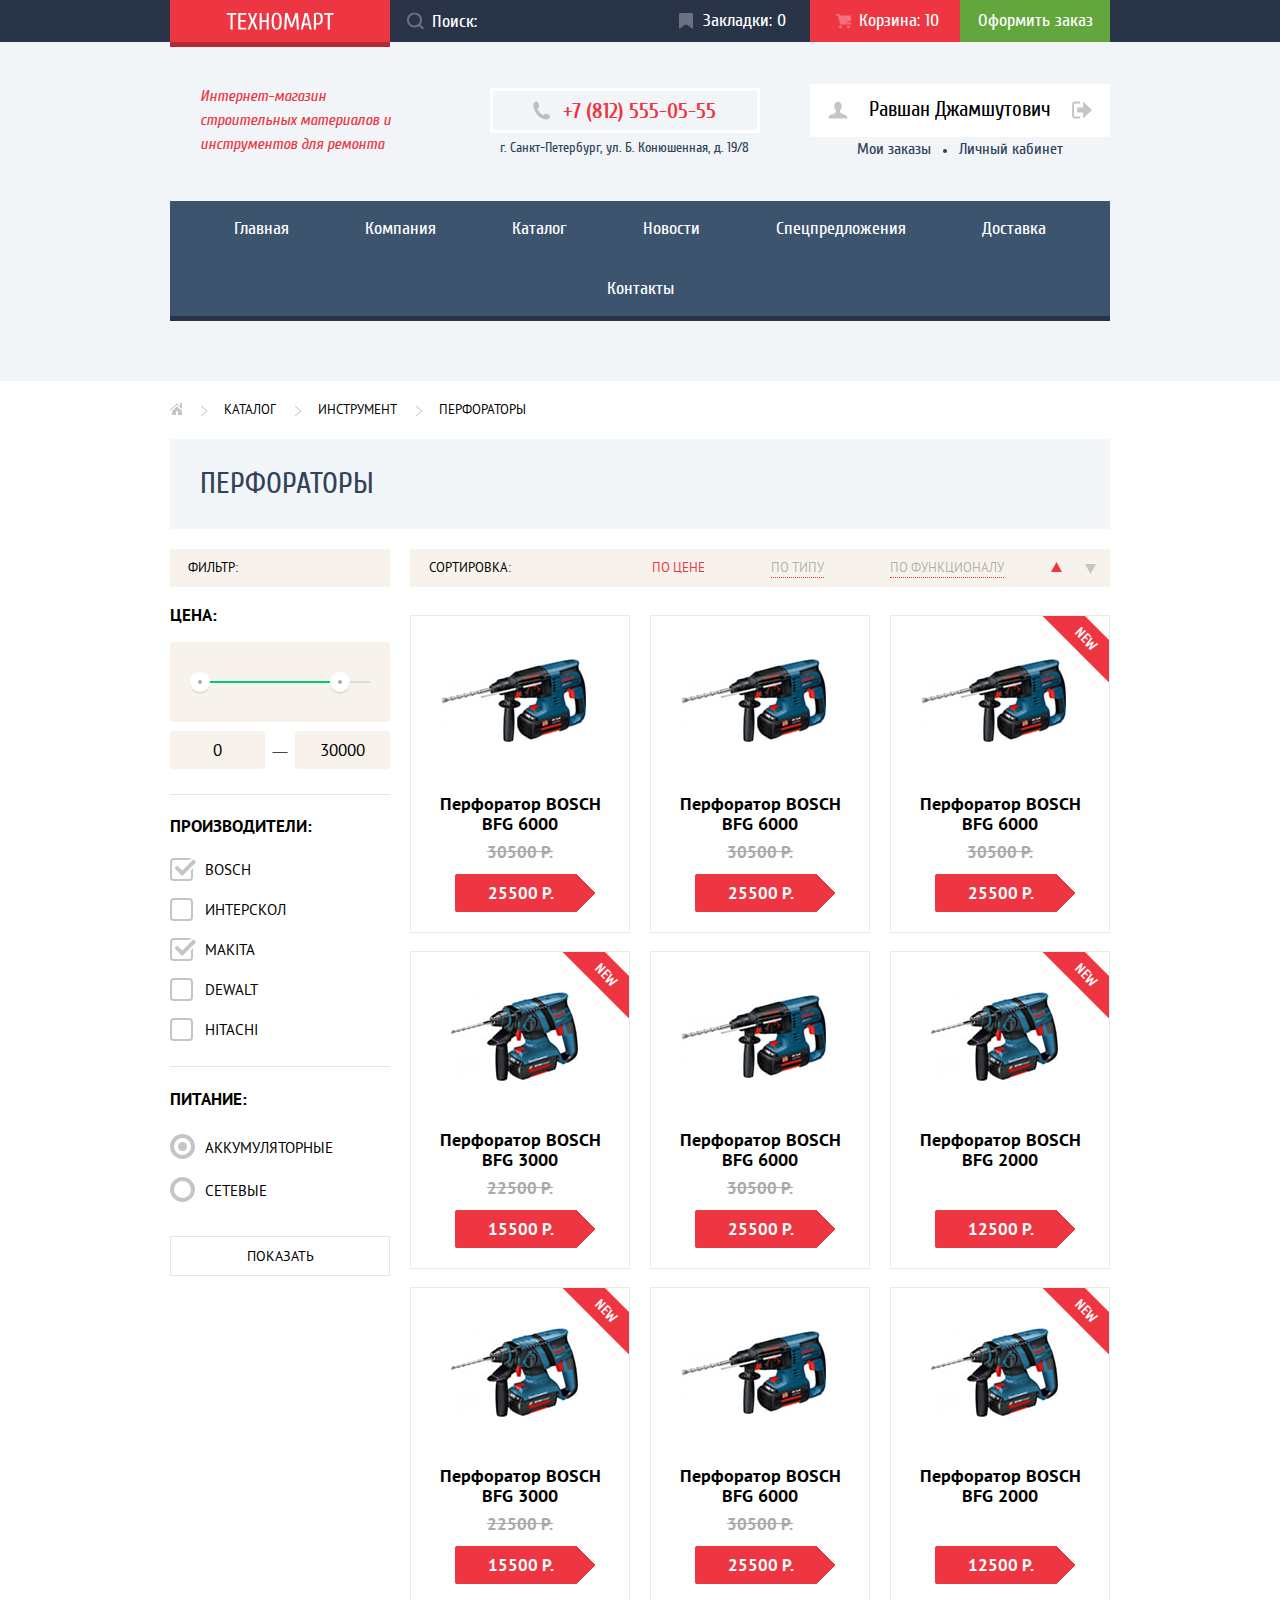
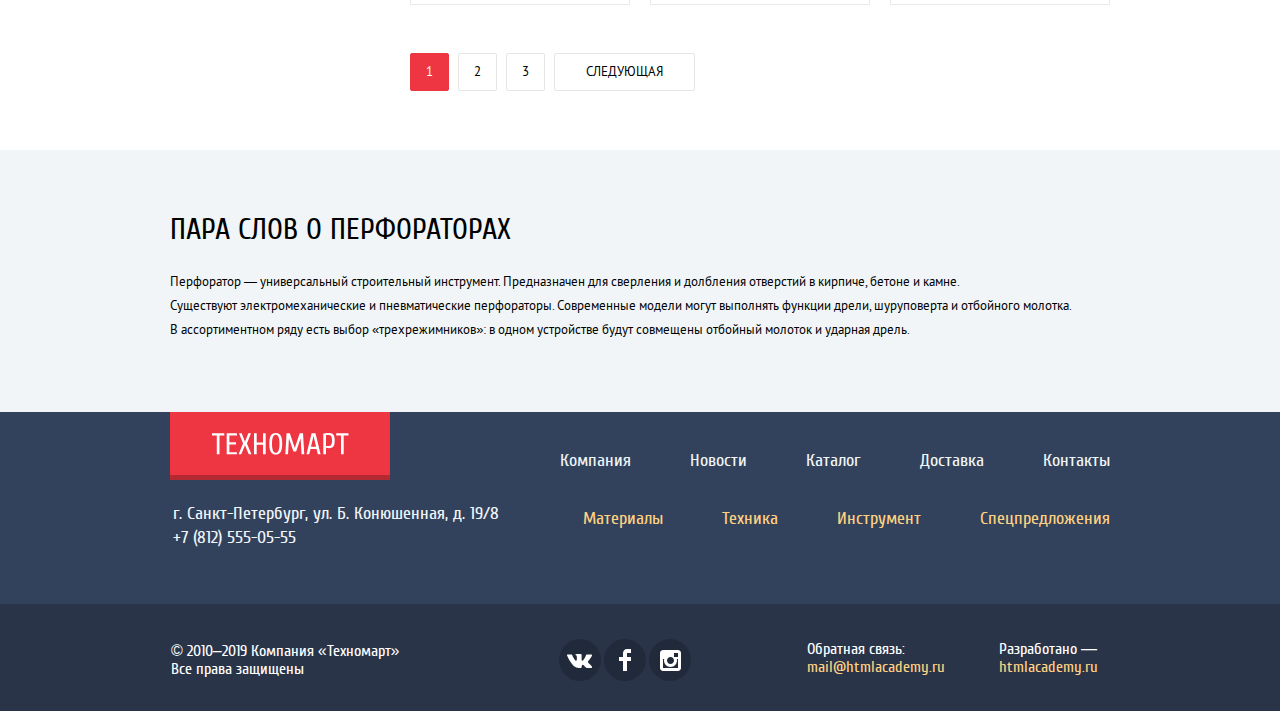
==== catalog.html @ e80b0644 "исправил адреса в ссылках футера" ====
<!DOCTYPE html>
<html class="page" lang="ru">
  <head>
    <meta charset="utf-8" >
    <link rel="icon" href="favicon.ico">
    <link rel="icon" href="img/favicons/favicon.svg" type="image/svg+xml">
    <link rel="apple-touch-icon" href="img/favicons/favicon180.png">
    <link rel="manifest" href="manifest.webmanifest">
    <link rel="stylesheet" href="css/normalize.css">
    <link rel="stylesheet" href="css/style.css">
    <title>Техномарт | Каталог</title>
  </head>
  <body class="page-body">
    <header class="main-header">
      <div class="main-header__top">
        <div class="container">
          <a href="index.html" class="logo main-header__logo">
            <img class="logo__image" src="img/logo-technomart.svg" width="108" height="18" alt="Логотип интернет-магазина «Техномарт»">
          </a>

          <form class="search-form main-header__search-form" method="GET" action="https://echo.htmlacademy.ru">
            <label class="visually-hidden" for="search">Поиск по сайту</label>
            <input class="search-form__input" type="text" name="search" id="search" autocomplete="off" placeholder="Поиск:">
            <svg class="search-form__icon" width="17" height="17" viewbox="0 0 17 17" xmlns="http://www.w3.org/2000/svg">
              <path fill-rule="evenodd" clip-rule="evenodd"
                d="M13.458 12.044L17 15.586L15.586 17L12.044 13.458C10.782 14.421 9.21 15 7.5 15C3.35786 15 0 11.6421 0 7.5C0 3.35786 3.35786 0 7.5 0C11.6421 0 15 3.35786 15 7.5C15.0001 9.14309 14.4581 10.7403 13.458 12.044ZM7.5 2C4.467 2 2 4.467 2 7.5C2.00331 10.5362 4.4638 12.9967 7.5 13C10.532 13 13 10.532 13 7.5C13 4.467 10.532 2 7.5 2Z" />
            </svg>
          </form>

          <ul class="user-nav">
            <li class="user-nav__item">
              <a href="#" class="user-nav__link user-nav__link--bookmarks">Закладки: <span>0</span></a>
            </li>
            <li class="user-nav__item">
              <a href="#" class="user-nav__link user-nav__link--cart user-nav__link--has-items">Корзина: <span>10</span></a>
            </li>
            <li class="user-nav__item">
              <a href="#" class="user-nav__link user-nav__link--order">Оформить заказ</a>
            </li>
          </ul>
        </div>
      </div>

      <div class="main-header__middle container">
        <i class="main-header__lead">Интернет-магазин строительных материалов и инструментов для ремонта</i>

        <ul class="main-header__contacts">
          <li class="main-header__contact">
            <a class="main-header__phone" href="tel:+78125550555">+7 (812) 555-05-55</a>
          </li>
          <li class="main-header__contact">
            <address class="main-header__address">г. Санкт-Петербург, ул. Б. Конюшенная, д. 19/8</address>
          </li>
        </ul>

        <div class="profile">
          <div class="profile__top">
            <a class="profile__name" href="#">
              Равшан Джамшутович
              <svg class="profile-icon" width="20" height="19" viewbox="0 0 20 19" fill="none" xmlns="http://www.w3.org/2000/svg">
                <path class="profile-icon__path"
                  d="M17.881 14.666C15.737 13.931 13.625 13 12.674 12.276C12.017 11.775 11.904 10.658 12.157 9.861C13.275 8.958 14.021 7.384 14.021 5.583C14.021 2.776 12.221 0.5 10 0.5C7.77902 0.5 5.97901 2.776 5.97901 5.583C5.97901 7.384 6.72501 8.957 7.84201 9.86C8.09501 10.658 7.98302 11.775 7.32502 12.276C6.37502 13 4.26201 13.93 2.11801 14.666C-0.0259852 15.402 1.48343e-05 18.5 1.48343e-05 18.5H20C20 18.5 20.025 15.401 17.881 14.666Z"
                  fill="#C5C5C5" />
              </svg>
            </a>
            <a class="profile__logout" href="#">
              <span class="visually-hidden">Выйти из аккаунта</span>
              <svg class="logout-icon" width="20" height="18" viewbox="0 0 20 18" fill="none" xmlns="http://www.w3.org/2000/svg">
                <path class="logout-icon__path" d="M20 9L11.125 0.5V6.5H5.125V11.5H11.125V17.5L20 9Z" fill="#C5C5C5" />
                <path class="logout-icon__path"
                  d="M2.10601 14.452V3.548C2.12401 3.172 2.27701 2.491 3.11601 2.491H8.14301V0.5H3.11601C0.938006 0.5 0.112006 2.31 0.0870056 3.527V14.473C0.112006 15.689 0.938006 17.5 3.11601 17.5H8.14301V15.51H3.11601C2.27701 15.51 2.12401 14.827 2.10601 14.452Z"
                  fill="#C5C5C5" />
              </svg>
            </a>
          </div>
          <ul class="profile__nav">
            <li class="profile__item">
              <a class="profile__link" href="#">Мои заказы</a>
            </li>
            <li class="profile__item">
              <a class="profile__link" href="#">Личный кабинет</a>
            </li>
          </ul>
        </div>
      </div>

      <nav class="main-nav container">
        <ul class="main-nav__list">
          <li class="main-nav__item">
            <a class="main-nav__link" href="index.html">Главная</a>
          </li>
          <li class="main-nav__item">
            <a class="main-nav__link" href="#">Компания</a>
          </li>
          <li class="main-nav__item">
            <a class="main-nav__link">Каталог</a>
          </li>
          <li class="main-nav__item">
            <a class="main-nav__link" href="#">Новости</a>
          </li>
          <li class="main-nav__item">
            <a class="main-nav__link" href="#">Спецпредложения</a>
          </li>
          <li class="main-nav__item">
            <a class="main-nav__link" href="#">Доставка</a>
          </li>
          <li class="main-nav__item">
            <a class="main-nav__link" href="#">Контакты</a>
          </li>
        </ul>
      </nav>
    </header>

    <main class="page-main">
      <ul class="breadcrumbs container">
        <li class="breadcrumbs__item">
          <a class="breadcrumbs__link breadcrumbs__link--home" href="index.html">
            <span class="visually-hidden">Перейти на главную страницу</span>
          </a>
        </li>
        <li class="breadcrumbs__item">
          <a class="breadcrumbs__link" href="catalog.html">Каталог</a>
        </li>
        <li class="breadcrumbs__item">
          <a class="breadcrumbs__link" href="#">Инструмент</a>
        </li>
        <li class="breadcrumbs__item">
          <a class="breadcrumbs__link">Перфораторы</a>
        </li>
      </ul>

      <section class="catalog container">
        <header class="section-header catalog__header">
          <h1 class="section-title section-title--blue">Перфораторы</h1>
        </header>

        <section class="filter">
          <header class="section-topline filter__topline">
            <h2 class="filter__title">Фильтр:</h2>
          </header>

          <form class="filters-form" method="GET" action="https://echo.htmlacademy.ru">
            <fieldset class="filters-form__fieldset">
              <legend class="filters-form__legend filters-form__legend--price">Цена:</legend>
              <div class="range-input filters-form__range-input">
                <div class="range-input__controls">
                  <div class="range-input__scale">
                    <div class="range-input__bar"></div>
                  </div>
                  <div class="range-input__toggle range-input__toggle--min" tabindex="0"></div>
                  <div class="range-input__toggle range-input__toggle--max" tabindex="0"></div>
                </div>
              </div>
              <div class="filters-form__text-inputs">
                <label for="price-from" class="visually-hidden">От</label>
                <input class="filters-form__text-input" type="text" name="price-from" id="price-from" value="0">
                <span>—</span>
                <label for="price-to" class="visually-hidden">До</label>
                <input class="filters-form__text-input" type="text" name="price-to" id="price-to" value="30000">
              </div>
            </fieldset>

            <fieldset class="filters-form__fieldset">
              <legend class="filters-form__legend filters-form__legend--brands">Производители:</legend>
              <ul class="filters-form__fields">
                <li class="filters-form__field">
                  <input class="filters-form__checkbox visually-hidden" type="checkbox" name="brand" id="bosch" checked>
                  <label class="filters-form__label" for="bosch">
                    BOSCH
                    <svg class="icon-checkbox-on" width="27" height="23" fill="none" xmlns="http://www.w3.org/2000/svg">
                      <path class="icon-checkbox-on__path"
                        d="M6.99203 8.77883L6.28492 8.07186L5.57789 8.7789L2.74889 11.6079L2.04178 12.315L2.74889 13.0221L10.5319 20.8051L11.239 21.5122L11.9461 20.8051L25.8781 6.87311L26.5851 6.16613L25.8782 5.45902L23.0502 2.63002L22.3432 1.92273L21.636 2.62984L11.239 13.0249L6.99203 8.77883Z"
                        fill="#C5C5C5" stroke="white" stroke-width="2" />
                    </svg>
                  </label>
                </li>
                <li class="filters-form__field">
                  <input class="filters-form__checkbox visually-hidden" type="checkbox" name="brand" id="interscol">
                  <label class="filters-form__label" for="interscol">
                    Интерскол
                    <svg class="icon-checkbox-on" width="27" height="23" fill="none" xmlns="http://www.w3.org/2000/svg">
                      <path class="icon-checkbox-on__path"
                        d="M6.99203 8.77883L6.28492 8.07186L5.57789 8.7789L2.74889 11.6079L2.04178 12.315L2.74889 13.0221L10.5319 20.8051L11.239 21.5122L11.9461 20.8051L25.8781 6.87311L26.5851 6.16613L25.8782 5.45902L23.0502 2.63002L22.3432 1.92273L21.636 2.62984L11.239 13.0249L6.99203 8.77883Z"
                        fill="#C5C5C5" stroke="white" stroke-width="2" />
                    </svg>
                  </label>
                </li>
                <li class="filters-form__field">
                  <input class="filters-form__checkbox visually-hidden" type="checkbox" name="brand" id="makita" checked>
                  <label class="filters-form__label" for="makita">
                    Makita
                    <svg class="icon-checkbox-on" width="27" height="23" fill="none" xmlns="http://www.w3.org/2000/svg">
                      <path class="icon-checkbox-on__path"
                        d="M6.99203 8.77883L6.28492 8.07186L5.57789 8.7789L2.74889 11.6079L2.04178 12.315L2.74889 13.0221L10.5319 20.8051L11.239 21.5122L11.9461 20.8051L25.8781 6.87311L26.5851 6.16613L25.8782 5.45902L23.0502 2.63002L22.3432 1.92273L21.636 2.62984L11.239 13.0249L6.99203 8.77883Z"
                        fill="#C5C5C5" stroke="white" stroke-width="2" />
                    </svg>
                  </label>
                </li>
                <li class="filters-form__field">
                  <input class="filters-form__checkbox visually-hidden" type="checkbox" name="brand" id="dewalt">
                  <label class="filters-form__label" for="dewalt">
                    Dewalt
                    <svg class="icon-checkbox-on" width="27" height="23" fill="none" xmlns="http://www.w3.org/2000/svg">
                      <path class="icon-checkbox-on__path"
                        d="M6.99203 8.77883L6.28492 8.07186L5.57789 8.7789L2.74889 11.6079L2.04178 12.315L2.74889 13.0221L10.5319 20.8051L11.239 21.5122L11.9461 20.8051L25.8781 6.87311L26.5851 6.16613L25.8782 5.45902L23.0502 2.63002L22.3432 1.92273L21.636 2.62984L11.239 13.0249L6.99203 8.77883Z"
                        fill="#C5C5C5" stroke="white" stroke-width="2" />
                    </svg>
                  </label>
                </li>
                <li class="filters-form__field">
                  <input class="filters-form__checkbox visually-hidden" type="checkbox" name="brand" id="hitachi">
                  <label class="filters-form__label" for="hitachi">
                    Hitachi
                    <svg class="icon-checkbox-on" width="27" height="23" fill="none" xmlns="http://www.w3.org/2000/svg">
                      <path class="icon-checkbox-on__path" d="M6.99203 8.77883L6.28492 8.07186L5.57789 8.7789L2.74889 11.6079L2.04178 12.315L2.74889 13.0221L10.5319 20.8051L11.239 21.5122L11.9461 20.8051L25.8781 6.87311L26.5851 6.16613L25.8782 5.45902L23.0502 2.63002L22.3432 1.92273L21.636 2.62984L11.239 13.0249L6.99203 8.77883Z"
                        fill="#C5C5C5" stroke="white" stroke-width="2" />
                    </svg>
                  </label>
                </li>
              </ul>
            </fieldset>

            <fieldset class="filters-form__fieldset">
              <legend class="filters-form__legend filters-form__legend--power">Питание:</legend>
              <ul class="filters-form__fields filters-form__fields--radio">
                <li class="filters-form__field">
                  <input class="filters-form__radio visually-hidden" type="radio" name="power" value="accumulator" id="accumulator" checked>
                  <label class="filters-form__label" for="accumulator">Аккумуляторные</label>
                </li>
                <li class="filters-form__field">
                  <input class="filters-form__radio visually-hidden" type="radio" name="power" value="power-socket" id="power-socket">
                  <label class="filters-form__label" for="power-socket">Сетевые</label>
                </li>
              </ul>
            </fieldset>

            <button class="btn btn--filters" type="submit">Показать</button>
          </form>
        </section>

        <section class="goods">
          <h2 class="section-title visually-hidden">Каталог товаров</h2>

          <div class="section-topline sort">
            <p class="sort__lead">Сортировка:</p>

            <ul class="sort__list">
              <li class="sort__item">
                <button class="sort__category sort__category--current">По цене</button>
              </li>
              <li class="sort__item">
                <button class="sort__category">По типу</button>
              </li>
              <li class="sort__item">
                <button class="sort__category">По функционалу</button>
              </li>
            </ul>

            <div class="sort__controls">
              <button class="sort__control sort__control--up sort__control--current">
                <span class="visually-hidden">Сортировать по возрастанию</span>
                <svg class="sort__control-icon" width="11" height="10" fill="none" xmlns="http://www.w3.org/2000/svg">
                  <path d="M5.5 0L11 10H0" />
                </svg>
              </button>
              <button class="sort__control sort__control--down">
                <span class="visually-hidden">Сортировать по убыванию</span>
                <svg class="sort__control-icon" width="11" height="10" fill="none" xmlns="http://www.w3.org/2000/svg">
                  <path d="M5.5 0L11 10H0" />
                </svg>
              </button>
            </div>
          </div>

          <ul class="products">
            <li class="products__item">
              <article class="product">
                <div class="product__preview">
                  <img class="product__image" src="img/products/bosch-bfg-6000.jpg" width="144" height="128" alt="Перфоратор BOSCH BFG 6000">
                  <div class="product__actions">
                    <button class="btn btn--buy" type="button">Купить</button>
                    <button class="btn btn--bookmarks" type="button">В закладки</button>
                  </div>
                </div>
                <h3 class="product__title">Перфоратор BOSCH BFG 6000</h3>
                <s class="product__price-prev">30500 Р.</s>
                <a class="product__price" href="#">25500 Р.</a>
              </article>
            </li>
            <li class="products__item">
              <article class="product">
                <div class="product__preview">
                  <img class="product__image" src="img/products/bosch-bfg-6000.jpg" width="144" height="128" alt="Перфоратор BOSCH BFG 6000">
                  <div class="product__actions">
                    <button class="btn btn--buy" type="button">Купить</button>
                    <button class="btn btn--bookmarks" type="button">В закладки</button>
                  </div>
                </div>
                <h3 class="product__title">Перфоратор BOSCH BFG 6000</h3>
                <s class="product__price-prev">30500 Р.</s>
                <a class="product__price" href="#">25500 Р.</a>
              </article>
            </li>
            <li class="products__item">
              <article class="product product--new">
                <div class="product__preview">
                  <img class="product__image" src="img/products/bosch-bfg-6000.jpg" width="144" height="128" alt="Перфоратор BOSCH BFG 6000">
                  <span class="marker-new">New</span>
                  <div class="product__actions">
                    <button class="btn btn--buy" type="button">Купить</button>
                    <button class="btn btn--bookmarks" type="button">В закладки</button>
                  </div>
                </div>
                <h3 class="product__title">Перфоратор BOSCH BFG 6000</h3>
                <s class="product__price-prev">30500 Р.</s>
                <a class="product__price" href="#">25500 Р.</a>
              </article>
            </li>
            <li class="products__item">
              <article class="product product--new">
                <div class="product__preview">
                  <img class="product__image" src="img/products/bosch-bfg-3000.jpg" width="127" height="112" alt="Перфоратор BOSCH BFG 3000">
                  <span class="marker-new">New</span>
                  <div class="product__actions">
                    <button class="btn btn--buy" type="button">Купить</button>
                    <button class="btn btn--bookmarks" type="button">В закладки</button>
                  </div>
                </div>
                <h3 class="product__title">Перфоратор BOSCH BFG 3000</h3>
                <s class="product__price-prev">22500 Р.</s>
                <a class="product__price" href="#">15500 Р.</a>
              </article>
            </li>
            <li class="products__item">
              <article class="product">
                <div class="product__preview">
                  <img class="product__image" src="img/products/bosch-bfg-6000.jpg" width="144" height="128" alt="Перфоратор BOSCH BFG 6000">
                  <div class="product__actions">
                    <button class="btn btn--buy" type="button">Купить</button>
                    <button class="btn btn--bookmarks" type="button">В закладки</button>
                  </div>
                </div>
                <h3 class="product__title">Перфоратор BOSCH BFG 6000</h3>
                <s class="product__price-prev">30500 Р.</s>
                <a class="product__price" href="#">25500 Р.</a>
              </article>
            </li>
            <li class="products__item">
              <article class="product product--new">
                <div class="product__preview">
                  <img class="product__image" src="img/products/bosch-bfg-2000.jpg" width="127" height="112" alt="Перфоратор BOSCH BFG 2000">
                  <span class="marker-new">New</span>
                  <div class="product__actions">
                    <button class="btn btn--buy" type="button">Купить</button>
                    <button class="btn btn--bookmarks" type="button">В закладки</button>
                  </div>
                </div>
                <h3 class="product__title">Перфоратор BOSCH BFG 2000</h3>
                <a class="product__price" href="#">12500 Р.</a>
              </article>
            </li>
            <li class="products__item">
              <article class="product product--new">
                <div class="product__preview">
                  <img class="product__image" src="img/products/bosch-bfg-3000.jpg" width="127" height="112" alt="Перфоратор BOSCH BFG 3000">
                  <span class="marker-new">New</span>
                  <div class="product__actions">
                    <button class="btn btn--buy" type="button">Купить</button>
                    <button class="btn btn--bookmarks" type="button">В закладки</button>
                  </div>
                </div>
                <h3 class="product__title">Перфоратор BOSCH BFG 3000</h3>
                <s class="product__price-prev">22500 Р.</s>
                <a class="product__price" href="#">15500 Р.</a>
              </article>
            </li>
            <li class="products__item">
              <article class="product">
                <div class="product__preview">
                  <img class="product__image" src="img/products/bosch-bfg-6000.jpg" width="144" height="128" alt="Перфоратор BOSCH BFG 6000">
                  <div class="product__actions">
                    <button class="btn btn--buy" type="button">Купить</button>
                    <button class="btn btn--bookmarks" type="button">В закладки</button>
                  </div>
                </div>
                <h3 class="product__title">Перфоратор BOSCH BFG 6000</h3>
                <s class="product__price-prev">30500 Р.</s>
                <a class="product__price" href="#">25500 Р.</a>
              </article>
            </li>
            <li class="products__item">
              <article class="product product--new">
                <div class="product__preview">
                  <img class="product__image" src="img/products/bosch-bfg-2000.jpg" width="127" height="112" alt="Перфоратор BOSCH BFG 2000">
                  <span class="marker-new">New</span>
                  <div class="product__actions">
                    <button class="btn btn--buy" type="button">Купить</button>
                    <button class="btn btn--bookmarks" type="button">В закладки</button>
                  </div>
                </div>
                <h3 class="product__title">Перфоратор BOSCH BFG 2000</h3>
                <a class="product__price" href="#">12500 Р.</a>
              </article>
            </li>
          </ul>

          <ul class="pagination">
            <li class="pagination__item">
              <a class="btn btn--pagination btn--pagination-current" href="#">1</a>
            </li>
            <li class="pagination__item">
              <a class="btn btn--pagination" href="#">2</a>
            </li>
            <li class="pagination__item">
              <a class="btn btn--pagination" href="#">3</a>
            </li>
            <li class="pagination__item">
              <a class="btn btn--pagination btn--pagination-next" href="#">Следующая</a>
            </li>
          </ul>
        </section>
      </section>

      <section class="about">
        <div class="container">
          <h2 class="section-title about__title">Пара слов о перфораторах</h2>
          <p class="section-desc about__desc">
            Перфоратор — универсальный строительный инструмент. Предназначен для
            сверления и долбления отверстий в кирпиче, бетоне и камне.<br>
            Существуют электромеханические и пневматические перфораторы.
            Современные модели могут выполнять функции дрели, шуруповерта и
            отбойного молотка. В ассортиментном ряду есть выбор
            «трехрежимников»: в одном устройстве будут совмещены отбойный
            молоток и ударная дрель.
          </p>
        </div>
      </section>
    </main>

    <footer class="main-footer">
      <div class="container main-footer__top">
        <a class="logo main-footer__logo" href="index.html">
          <img class="logo__image" src="img/logo-technomart.svg" width="138" height="23" alt="Логотип интернет-магазина «Техномарт»">
        </a>

        <ul class="footer-nav">
          <li class="footer-nav__item">
            <a class="footer-nav__link" href="#">Компания</a>
          </li>
          <li class="footer-nav__item">
            <a class="footer-nav__link" href="#">Новости</a>
          </li>
          <li class="footer-nav__item">
            <a class="footer-nav__link" href="catalog.html">Каталог</a>
          </li>
          <li class="footer-nav__item">
            <a class="footer-nav__link" href="#">Доставка</a>
          </li>
          <li class="footer-nav__item">
            <a class="footer-nav__link" href="#">Контакты</a>
          </li>
        </ul>

        <div class="footer-contacts">
          <address class="footer-contacts__address">г. Санкт-Петербург, ул. Б. Конюшенная, д. 19/8</address>
          <a class="footer-contacts__phone" href="tel:+78125550555">+7 (812) 555-05-55</a>
        </div>

        <ul class="footer-categories">
          <li class="footer-categories__item">
            <a class="footer-categories__link" href="#">Материалы</a>
          </li>
          <li class="footer-categories__item">
            <a class="footer-categories__link" href="#">Техника</a>
          </li>
          <li class="footer-categories__item">
            <a class="footer-categories__link" href="#">Инструмент</a>
          </li>
          <li class="footer-categories__item">
            <a class="footer-categories__link" href="#">Спецпредложения</a>
          </li>
        </ul>
      </div>

      <div class="main-footer__bottom">
        <div class="container">
          <p class="footer-copy">&copy; 2010–2019 Компания «Техномарт»<br>Все права защищены</p>

          <ul class="footer-socials">
            <li class="footer-socials__item">
              <a class="footer-socials__link footer-socials__link--vk" href="#">
                <span class="visually-hidden">Ссылка на нашу страницу вконтакте</span>
              </a>
            </li>
            <li class="footer-socials__item">
              <a class="footer-socials__link footer-socials__link--fb" href="#">
                <span class="visually-hidden">Ссылка на нашу страницу в фейсбуке</span>
              </a>
            </li>
            <li class="footer-socials__item">
              <a class="footer-socials__link footer-socials__link--inst" href="#">
                <span class="visually-hidden">Ссылка на наш профиль в инстаграм</span>
              </a>
            </li>
          </ul>

          <p class="footer-mail">
            Обратная связь:<br>
            <a class="footer-link" href="mailto:mail@htmlacademy.ru">mail@htmlacademy.ru</a>
          </p>

          <p class="footer-credits">
            Разработано —<br>
            <a class="footer-link" href="https://htmlacademy.ru/intensive/htmlcss" target="_blank">htmlacademy.ru</a>
          </p>
        </div>
      </div>
    </footer>

    <div class="modal modal-cart">
      <button class="modal__close" type="button">
        <span class="visually-hidden">Закрыть</span>
      </button>
      <p class="modal-cart__lead">Товар добавлен в корзину!</p>
      <ul class="modal-cart__actions">
        <li class="modal-cart__action">
          <button class="btn btn--primary btn--order" type="button">Оформить заказ</button>
        </li>
        <li class="modal-cart__action">
          <button class="btn btn--resume" type="button">Продолжить покупки</button>
        </li>
      </ul>
    </div>
  </body>
</html>
---- css/style.css ----
/* stylesheet navigation:
-- You may use the following shortcuts
-- to quickly navigate through this stylesheet.
-- Click ctrl/cmd + F and copy-paste needed shortcut
-- or just select it and run the command
*/

/* shortcuts: */

/* fonts */
/* variables */
/* global styles */
/* buttons */
/* main-header styles */
/* breadcrumbs styles */
/* categories styles */
/* slider styles */
/* popular-products styles */
/* product styles */
/* services styles */
/* company styles */
/* contacts styles */
/* main-footer styles */
/* modals styles */
/* catalog styles */
/* filters styles */
/* sort styles */
/* products styles */
/* about styles */

/* fonts */

@font-face {
  src:
    url("../fonts/cuprum.woff") format("woff"),
    url("../fonts/cuprum.woff2") format("woff2");
  font-family: "Cuprum";
  font-weight: 400;
  font-style: normal;
  font-display: swap;
}

@font-face {
  src:
    url("../fonts/cuprumitalic.woff") format("woff"),
    url("../fonts/cuprumitalic.woff2") format("woff2");
  font-family: "Cuprum";
  font-weight: 400;
  font-style: italic;
  font-display: swap;
}

@font-face {
  src:
    url("../fonts/cuprumbold.woff") format("woff"),
    url("../fonts/cuprumbold.woff2") format("woff2");
  font-family: "Cuprum";
  font-weight: 700;
  font-style: normal;
  font-display: swap;
}

@font-face {
  src:
    url("../fonts/cuprumbolditalic.woff") format("woff"),
    url("../fonts/cuprumbolditalic.woff2") format("woff2");
  font-family: "Cuprum";
  font-weight: 700;
  font-style: italic;
  font-display: swap;
}

@font-face {
  src:
    url("../fonts/ptsans.woff") format("woff"),
    url("../fonts/ptsans.woff2") format("woff2");
  font-family: "PT Sans";
  font-weight: 400;
  font-style: normal;
  font-display: swap;
}

@font-face {
  src:
    url("../fonts/ptsansbold.woff") format("woff"),
    url("../fonts/ptsansbold.woff2") format("woff2");
  font-family: "PT Sans";
  font-weight: 700;
  font-style: normal;
  font-display: swap;
}

/* variables */

:root {
  /* colors */
  --color-white: #fff;
  --color-black: #000;
  --color-basic-green: #63a63e;
  --color-basic-green-light: #00ca74;
  --color-basic-green-darker: #518534;
  --color-basic-green-extra-dark: #367315;
  --color-basic-red: #ee3643;
  --color-basic-red-darker: #ca2c37;
  --color-basic-red-extra-dark: #ba2732;

  --color-basic-blue: #3d546f;
  --color-basic-blue-darker: #32425c;
  --color-basic-blue-dark: #293449;
  --color-basic-blue-extra-dark: #1d2739;

  --color-basic-gray: #c5c5c5;
  --color-basic-gray-darker: #a9a9a9;
  --color-basic-lightgray: #f3f7f8;
  --color-basic-lightgray-lighter: #f1f5f7;

  --color-special-yellow: #ffbf47;
  --color-special-lightyellow: #ffd180;

  --color-special-blue: #3bbce3;
  --color-special-lilac: #dc91d8;
  --color-special-lightgreen: #8ed78f;

  --color-success: #5fbb2d;
  --color-warning: #ffbf47;
  --color-error: #ba2732;

  --color-border-gray: #eaeaea;
  --color-border-gray-darker: #e5e5e5;
  --color-social-bg: #212a3a;
  --color-gray-dark: #444;
  --color-dark: #161d29;

  --color-section-header-bg: #f9f5f0;
  --color-section-topline-bg: #f7f3ec;
  --color-catalog-header-bg: #f2f6f8;
  --color-modal-button-bg: #f4f4f4;
  --color-range-scale-bg: #d7dcde;
  --color-range-control-bg: #ababab;

  --color-text-primary: var(--color-black);
  --color-text-secondary: var(--color-white);
  --color-text-dark: var(--color-basic-blue-darker);
  --color-text-light: var(--color-basic-lightgray-lighter);
  --color-text-accent: var(--color-basic-red);
  --color-text-accent-secondary: var(--color-special-lightyellow);

  /* rgba colors */
  --color-shadow-primary: rgba(0, 0, 0, 0.15);
  --color-half-opacity: rgba(255, 255, 255, 0.5);

  /* fonts */

  --font-primary: "Cuprum", "Arial", sans-serif;
  --font-secondary: "PT Sans", "Trebuchet MS", sans-serif;
}

/* global styles */

.page,
.page-body {
  margin: 0;
  padding: 0;
  height: 100%;
  box-sizing: border-box;
}

*,
*::before,
*::after {
  box-sizing: inherit;
}

.page-body {
  display: grid;
  grid-template-rows: min-content 1fr min-content;
  min-width: 960px;
  font-family: var(--font-primary);
  font-weight: 400;
  font-size: 18px;
  line-height: 24px;
  color: var(--color-text-primary);
  background-color: var(--color-white);
}

a {
  text-decoration: none;
}

img {
  height: auto;
  max-width: 100%;
}

input {
  font: inherit;
}

.visually-hidden {
  position: absolute;
  overflow: hidden;
  border: 0;
  padding: 0;
  width: 1px;
  height: 1px;
  clip: rect(1px, 1px, 1px, 1px);
}

.container {
  margin: 0 auto;
  max-width: 940px;
}

.logo {
  --color-box-shadow: rgba(0, 0, 0, 0.24);

  display: flex;
  align-items: center;
  justify-content: center;
  width: 220px;
  height: 47px;
  min-width: 220px;
  box-shadow: inset 0 -5px 0 var(--color-box-shadow);
  background-color: var(--color-basic-red);
}

.logo__image {
  margin-top: -5px;
}

.logo:active {
  background-color: var(--color-basic-red-extra-dark);
}

.marker-new {
  position: absolute;
  right: 0;
  top: 0;
  z-index: 5;
  display: inline-block;
  padding: 7px 0 4px;
  width: 100px;
  height: 30px;
  font-family: var(--font-primary);
  font-size: 14px;
  line-height: 18px;
  text-align: center;
  text-transform: uppercase;
  color: var(--color-text-secondary);
  background-color: var(--color-basic-red);
  transform: rotate(45deg) translate(25px, -14px);
}

.section-header {
  display: flex;
  align-items: center;
  justify-content: space-between;
  padding: 25px 14px 26px 28px;
  background-color: var(--color-section-header-bg);
}

.section-title {
  margin: 0;
  font-family: var(--font-primary);
  font-weight: 400;
  font-size: 30px;
  line-height: 1;
  text-transform: uppercase;
  color: var(--color-text-primary);
}

.section-title--blue {
  color: var(--color-text-dark);
}

.section-desc {
  margin: 0;
  font-family: var(--font-secondary);
  font-size: 13px;
  line-height: 24px;
}

.section-topline {
  border-radius: 2px;
  padding: 10px 14px 10px 18px;
  height: 38px;
  font-family: var(--font-secondary);
  font-size: 13px;
  line-height: 18px;
  text-transform: uppercase;
  background-color: var(--color-section-topline-bg);
}

/* buttons */

.btn {
  vertical-align: middle;
  border: none;
  padding: 10px;
  font-family: var(--font-primary);
  font-size: 14px;
  line-height: 18px;
  text-align: center;
  text-transform: uppercase;
  background-color: transparent;
  cursor: pointer;
}

.btn--primary {
  color: var(--color-text-secondary);
  background-color: var(--color-basic-red);
}

.btn--primary:hover {
  background-color: var(--color-basic-red-darker);
}

.btn--primary:active {
  background-color: var(--color-basic-red-extra-dark);
}

.btn--popular {
  min-width: 192px;
}

.btn--category {
  --color-bg: rgba(255, 255, 255, 0.3);

  display: inline-block;
  min-width: 135px;
  color: var(--color-text-secondary);
  background-color: var(--color-bg);
}

.btn--category:hover {
  --color-bg: rgba(197, 197, 197, 0.3);
}

.btn--category:active {
  --color-bg: rgba(169, 169, 169, 0.3);
}

.btn--buy {
  --color-box-shadow: var(--color-basic-green-extra-dark);

  position: relative;
  margin-bottom: 10px;
  border-radius: 2px;
  padding-left: 25px;
  min-width: 135px;
  box-shadow: inset 0 -3px 0 var(--color-box-shadow);
  color: var(--color-text-secondary);
  background-color: var(--color-basic-green);
}

.btn--buy::before {
  content: "";
  position: absolute;
  left: 30px;
  top: 10px;
  display: block;
  width: 15px;
  height: 15px;
  background-image: url("../img/icons/icon-cart.svg");
  background-position: 50% 50%;
  background-repeat: no-repeat;
  opacity: 0.3;
}

.btn--buy:hover {
  background-color: var(--color-success);
}

.btn--buy:active {
  background-color: var(--color-basic-green-darker);
}

.btn--bookmarks {
  border: 2px solid var(--color-basic-green);
  border-radius: 2px;
  padding-bottom: 8px;
  min-width: 135px;
  color: var(--color-text-dark);
  background-color: transparent;
}

.btn--bookmarks:hover {
  border-color: var(--color-basic-blue-darker);
}

.btn--bookmarks:active {
  opacity: 0.5;
}

.btn--slider {
  position: absolute;
  left: 24px;
  bottom: 27px;
  min-width: 192px;
}

.btn-tabs {
  display: block;
  padding: 14px 22px 17px;
  width: 100%;
  box-shadow: 0 1px 0 var(--color-basic-blue-dark), inset 0 1px 0 #405069;
  font-size: 21px;
  line-height: 30px;
  text-align: left;
  text-transform: none;
  color: var(--color-text-secondary);
  background-color: var(--color-basic-blue-darker);
}

.btn-tabs:hover {
  color: var(--color-text-secondary);
  background-color: var(--color-basic-blue-dark);
}

.btn-tabs--current,
.btn-tabs--current:hover {
  box-shadow: 0 1px 0 var(--color-white);
  color: var(--color-text-dark);
  background-color: var(--color-white);
}

.btn--company {
  display: inline-block;
  margin-top: auto;
  min-width: 220px;
}

.btn--contacts {
  width: 100%;
}

.btn--service {
  display: inline-block;
  margin-top: 26px;
  border-radius: 2px;
  min-width: 195px;
  text-align: center;
}

.btn--submit {
  min-width: 460px;
}

.btn--resume {
  min-width: 192px;
  background-color: var(--color-white);
}

.btn--filters {
  border: 1px solid var(--color-border-gray-darker);
  width: 100%;
  font-family: var(--font-secondary);
  background-color: var(--color-white);
}

.btn--pagination {
  display: block;
  border: 1px solid var(--color-border-gray-darker);
  border-radius: 2px;
  padding: 10px 15px;
  min-width: 38px;
  font: inherit;
  font-size: 13px;
  line-height: 16px;
  color: var(--color-text-primary);
  background-color: var(--color-white);
}

.btn--pagination-next {
  padding: 10px 31px;
}

.btn--pagination:hover {
  border-color: var(--color-basic-gray);
}

.btn--pagination:active {
  border-color: var(--color-basic-red);
}

.btn--pagination-current,
.btn--pagination-current:hover {
  border-color: var(--color-basic-red);
  color: var(--color-text-secondary);
  background-color: var(--color-basic-red);
}

.btn--order {
  min-width: 192px;
}

/* main-header styles */

.main-header {
  padding-bottom: 60px;
  background-color: var(--color-basic-lightgray-lighter);
}

.main-header__top {
  height: 42px;
  color: var(--color-text-secondary);
  background-color: var(--color-basic-blue-dark);
}

.main-header__top .container {
  display: flex;
  flex-wrap: wrap;
}

.search-form {
  position: relative;
}

.main-header__search-form {
  width: 270px;
  height: 42px;
}

.search-form__input {
  display: block;
  border: none;
  padding: 0 17px 0 42px;
  width: 100%;
  height: 100%;
  background-color: transparent;
}

.search-form__icon {
  position: absolute;
  left: 17px;
  top: 50%;
  width: 17px;
  height: 17px;
  fill: var(--color-white);
  opacity: 0.3;
  transform: translateY(-50%);
}

.search-form:hover .search-form__icon {
  opacity: 1;
}

.search-form__input::placeholder {
  color: var(--color-text-secondary);
}

.search-form__input:focus {
  background-color: var(--color-white);
}

.search-form__input:focus + .search-form__icon {
  fill: var(--color-basic-red);
  opacity: 1;
}

.user-nav {
  display: flex;
  flex-wrap: wrap;
  list-style: none;
  margin: 0;
  margin-left: auto;
  padding: 0;
}

.user-nav__item {
  height: 42px;
}

.user-nav__link {
  position: relative;
  display: block;
  padding: 0 10px;
  height: 100%;
  min-width: 150px;
  line-height: 42px;
  color: inherit;
}

.user-nav__link--has-items {
  background-color: var(--color-basic-red);
}

.user-nav__link--bookmarks {
  padding-left: 43px;
}

.user-nav__link--cart {
  padding-left: 49px;
}

.user-nav__link--order {
  text-align: center;
  background-color: var(--color-basic-green);
}

.user-nav__link--order:active {
  background-color: var(--color-basic-green);
}

.user-nav__link::before {
  content: "";
  position: absolute;
  top: 50%;
  display: block;
  background-position: 50% 50%;
  background-repeat: no-repeat;
  opacity: 0.3;
  transform: translateY(-50%);
}

.user-nav__link--bookmarks::before {
  left: 19px;
  width: 14px;
  height: 16px;
  background-image: url("../img/icons/icon-bookmark.svg");
}

.user-nav__link--cart::before {
  left: 26px;
  width: 15px;
  height: 15px;
  background-image: url("../img/icons/icon-cart.svg");
}

.user-nav__link:hover::before {
  opacity: 1;
}

.user-nav__link:active {
  color: var(--color-half-opacity);
  background-color: var(--color-dark);
}

.user-nav__link:active::before {
  opacity: 0.3;
}

.user-nav__link--order:hover {
  background-color: var(--color-success);
}

.main-header__middle {
  display: flex;
  flex-wrap: wrap;
  padding: 42px 0 40px 30px;
}

.main-header__lead {
  margin-right: 93px;
  max-width: 197px;
  font-size: 16px;
  line-height: 24px;
  color: var(--color-text-accent);
}

.main-header__contacts {
  list-style: none;
  margin: 0;
  padding: 0;
  padding-top: 4px;
}

.main-header__phone {
  display: flex;
  align-items: center;
  justify-content: center;
  margin-bottom: 3px;
  border: 3px solid var(--color-white);
  padding-left: 29px;
  width: 270px;
  min-height: 45px;
  max-width: 270px;
  font-weight: 700;
  font-size: 21px;
  line-height: 30px;
  color: var(--color-text-accent);
  background-image: url("../img/icons/icon-phone.svg");
  background-position: 39px 50%;
  background-size: 19px 19px;
  background-repeat: no-repeat;
}

.main-header__address {
  padding-left: 10px;
  max-width: 270px;
  font-style: normal;
  font-size: 14px;
  line-height: 24px;
  color: var(--color-text-dark);
}

.login {
  display: flex;
  flex-wrap: wrap;
  align-items: flex-start;
  margin-left: auto;
  padding-top: 4px;
  max-width: 280px;
  font-size: 21px;
  line-height: 1;
  color: var(--color-text-primary);
}

.login__link {
  position: relative;
  display: inline-flex;
  align-items: center;
  padding: 0 10px;
  min-width: 120px;
  min-height: 45px;
  color: inherit;
  background-color: var(--color-white);
}

.login-icon {
  position: absolute;
  top: 12px;
}

.login-icon--login {
  left: 19px;
}

.login__link:not(:nth-child(2n)) {
  margin-right: 10px;
}

.login__link--login {
  padding-left: 44px;
}

.login__link--sign {
  justify-content: center;
  min-width: 150px;
}

.login__link:hover {
  color: var(--color-text-accent);
}

.login__link:hover .login-icon__path {
  fill: var(--color-basic-blue);
}

.login__link:active {
  color: var(--color-basic-gray);
}

.login__link:active .login-icon__path {
  fill: var(--color-basic-gray);
}

.profile {
  margin-left: auto;
}

.profile__top {
  position: relative;
  padding: 14px;
  min-width: 300px;
  min-height: 45px;
  text-align: center;
  background-color: var(--color-white);
}

.profile__name {
  position: relative;
  margin-right: 16px;
  margin-left: auto;
  padding-left: 41px;
  font-size: 21px;
  line-height: 1;
  color: inherit;
}

.profile__name .profile-icon {
  position: absolute;
  left: 0;
  top: 4px;
  width: 20px;
  height: 18px;
}

.profile__name:hover .profile-icon__path,
.profile__logout:hover .logout-icon__path {
  fill: var(--color-basic-blue);
}

.profile__logout {
  display: inline-block;
  width: 20px;
  height: 17px;
  transform: translateY(3px);
}

.profile__name:active {
  color: var(--color-basic-gray);
}

.profile__nav {
  display: flex;
  flex-wrap: wrap;
  justify-content: center;
  list-style: none;
  margin: 0 auto;
  padding: 0;
  max-width: 280px;
}

.profile__item:not(:last-child) {
  position: relative;
  margin-right: 28px;
}

.profile__item:not(:last-child)::after {
  content: "";
  position: absolute;
  right: -16px;
  top: 50%;
  border-radius: 50%;
  width: 4px;
  height: 4px;
  background-color: var(--color-basic-blue-darker);
}

.profile__link {
  font-size: 16px;
  line-height: 18px;
  color: var(--color-text-dark);
}

.profile__link:hover {
  color: var(--color-text-accent);
}

.profile__link:active {
  color: var(--color-basic-gray);
}

.main-nav {
  --color-box-shadow: var(--color-basic-blue-dark);

  padding: 0 26px;
  box-shadow: inset 0 -5px 0 var(--color-box-shadow);
  color: var(--color-text-secondary);
  background-color: var(--color-basic-blue);
}

.main-nav__list {
  display: flex;
  flex-wrap: wrap;
  align-items: center;
  list-style: none;
  margin: 0;
  padding: 0;
}

.main-nav__item {
  flex-grow: 1;
  text-align: center;
}

.main-nav__link {
  display: block;
  padding: 16px 28px 20px;
  height: 100%;
  color: inherit;
}

.main-nav__link:hover {
  background-color: var(--color-basic-blue-dark);
}

.main-nav__link:active {
  --color-box-shadow: var(--color-basic-blue-dark);

  box-shadow: inset 0 -5px 0 var(--color-box-shadow);
  color: var(--color-half-opacity);
  background-color: var(--color-basic-blue-extra-dark);
}

/* breadcrumbs styles */

.breadcrumbs {
  display: flex;
  flex-wrap: wrap;
  list-style: none;
  padding: 20px 0;
  font-family: var(--font-secondary);
  font-size: 13px;
  line-height: 18px;
  text-transform: uppercase;
  color: var(--color-text-primary);
}

.breadcrumbs__item {
  position: relative;
}

.breadcrumbs__item:not(:last-child) {
  padding-right: 42px;
}

.breadcrumbs__link {
  color: inherit;
}

.breadcrumbs__link--home {
  display: block;
  height: 100%;
  min-width: 12px;
  background-image: url("../img/icons/icon-home.svg");
  background-position: 0 2px;
  background-size: 14px 12px;
  background-repeat: no-repeat;
}

.breadcrumbs__item:not(:last-child)::after {
  content: "";
  position: absolute;
  right: 16px;
  top: 4px;
  width: 8px;
  height: 12px;
  background-image: url("../img/icons/arrow-small.svg");
  background-position: 50% 50%;
  background-repeat: no-repeat;
}

/* categories styles */

.categories {
  padding: 59px 0;
  color: var(--color-text-secondary);
}

.categories__list {
  display: grid;
  align-content: start;
  grid-template-columns: repeat(3, 1fr);
  list-style: none;
  margin: 0;
  padding: 0;
  gap: 20px;
}

.categories__item {
  position: relative;
  align-self: start;
  overflow: hidden;
  padding: 20px 22px 21px;
  width: 300px;
  height: 100%;
  min-height: 123px;
  background-position: 191px 50%;
  background-repeat: no-repeat;
}

.categories__item--materials {
  background-image: url("../img/categories/icon-paint.svg");
  background-position: 213px 31px;
  background-color: var(--color-special-yellow);
}

.categories__item--tools {
  background-image: url("../img/categories/icon-drill.svg");
  background-position: 194px 34px;
  background-color: var(--color-special-blue);
}

.categories__item--technics {
  background-image: url("../img/categories/icon-tractor.svg");
  background-position-y: 31px;
  background-color: var(--color-special-lilac);
}

.categories__item--sales {
  background-image: url("../img/categories/icon-sales.svg");
  background-position: 196px 26px;
  background-color: var(--color-special-lightgreen);
}

.categories__item--shipping {
  background-image: url("../img/categories/icon-truck.svg");
  background-position-y: 32px;
  background-color: var(--color-special-yellow);
}

.category__title {
  margin: 0;
  margin-bottom: 14px;
  max-width: 150px;
  font-size: 24px;
  line-height: 30px;
}

.categories__slider {
  grid-column: 1 / span 2;
  grid-row: 2 / span 2;
}

/* slider styles */

.slider {
  position: relative;
  height: 266px;
  max-width: 620px;
  color: var(--color-text-secondary);
}

.slider__slides {
  list-style: none;
  margin: 0;
  padding: 0;
}

.slider__slide {
  position: relative;
  display: none;
  background-color: var(--color-basic-blue);
}

.slider__slide--current {
  display: block;
}

.slide__header {
  position: absolute;
  left: 0;
  top: 0;
  padding: 23px 24px 16px;
  width: 100%;
  background-color: rgba(0, 0, 0, 0.25);
}

.slide__title {
  margin: 0 0 5px;
  font-size: 36px;
  line-height: 1;
  text-transform: uppercase;
}

.slide__slogan {
  margin: 0;
  font-size: 18px;
  line-height: 24px;
}

.slide__image {
  display: block;
  object-fit: contain;
}

.slider__control {
  position: absolute;
  bottom: 104px;
  border: none;
  width: 22px;
  height: 40px;
  background-image: url("../img/icons/arrow-normal.svg");
  background-position: 50% 50%;
  background-repeat: no-repeat;
  background-color: transparent;
  cursor: pointer;
}

.slider__control--prev {
  left: 24px;
}

.slider__control--next {
  right: 20px;
  transform: rotateY(180deg);
}

.slider__pagination {
  position: absolute;
  left: 50%;
  bottom: 36px;
  display: flex;
  align-items: center;
  list-style: none;
  margin: 0;
  padding: 0;
  transform: translateX(-50%);
}

.slider__pagination-item:not(:last-child) {
  margin-right: 10px;
}

.slider__pagination-btn {
  position: relative;
  display: block;
  border: none;
  border-radius: 50%;
  padding: 0;
  width: 10px;
  height: 10px;
  background-color: var(--color-white);
  cursor: pointer;
}

.slider__pagination-btn--current::before {
  content: "";
  position: absolute;
  left: 2px;
  top: 2px;
  border-radius: 50%;
  width: 6px;
  height: 6px;
  background-color: var(--color-basic-red);
}

/* popular-products styles */

.popular-products__list {
  display: grid;
  grid-template-columns: repeat(4, 1fr);
  list-style: none;
  margin: 0;
  padding: 20px 0 70px;
  gap: 20px;
}

/* product styles */

.product {
  --preview-height: 164px;

  position: relative;
  display: flex;
  flex-direction: column;
  overflow: hidden;
  border: 1px solid var(--color-border-gray);
  padding: 0 17px 20px;
  width: 220px;
  height: 100%;
  min-height: 318px;
  font-family: var(--font-secondary);
  font-weight: 700;
  font-size: 17px;
  line-height: 18px;
  text-align: center;
  background-color: var(--color-white);
}

.product:hover .product__actions,
.product:focus-within .product__actions{
  display: block;
}

.product__preview {
  display: flex;
  align-items: center;
  justify-content: center;
  margin-bottom: 14px;
  padding-top: 5px;
  padding-right: 12px;
  height: var(--preview-height);
}

.product__image {
  object-fit: contain;
}

.product__actions {
  position: absolute;
  left: 0;
  top: 0;
  display: none;
  padding-top: 38px;
  width: 100%;
  height: var(--preview-height);
  background-color: var(--color-white);
}

.product__title {
  margin: 0;
  margin-bottom: 9px;
  font-size: 18px;
  line-height: 20px;
}

.product__price-prev {
  margin-bottom: 13px;
  color: var(--color-basic-gray-darker);
}

.product__price {
  margin: auto auto 0 27px;
  border-radius: 2px;
  padding: 10px 33px;
  min-width: 141px;
  min-height: 38px;
  max-width: 100%;
  text-align: left;
  color: var(--color-text-secondary);
  background:
    linear-gradient(-45deg, var(--color-white) 14px, transparent 14px),
    linear-gradient(-135deg, var(--color-white) 14px, transparent 14px),
    var(--color-basic-red);
}

.product:hover {
  --color-box-shadow: var(--color-shadow-primary);

  box-shadow: 0 4px 20px var(--color-box-shadow);
}

/* popular-brands styles */

.popular-brands__header {
  padding-right: 19px;
}

.popular-brands__list {
  display: grid;
  grid-template-columns: repeat(4, 1fr);
  list-style: none;
  margin: 0;
  padding: 20px 0 70px;
  gap: 20px;
}

.popular-brands__item {
  border: 1px solid var(--color-basic-lightgray-lighter);
  width: 220px;
  height: 145px;
}

.popular-brand__link {
  display: flex;
  align-items: center;
  justify-content: center;
  height: 100%;
}

.popular-brand__image {
  object-fit: contain;
}

.popular-brands__item:hover {
  --color-box-shadow: var(--color-shadow-primary);

  box-shadow: 0 4px 20px var(--color-box-shadow);
}

.popular-brand__link:active {
  opacity: 0.5;
}

/* services styles */

.services {
  padding-top: 66px;
  font-family: var(--font-secondary);
  font-size: 13px;
  line-height: 24px;
  background-color: var(--color-basic-lightgray-lighter);
}

.services__container {
  display: grid;
  grid-template-columns: 300px 1fr;
  gap: 20px;
}

.services__tab {
  display: none;
  grid-column: 2 / -1;
  padding-bottom: 50px;
  min-height: 283px;
  background-position: 100% 20px;
  background-repeat: no-repeat;
}

.services__tab--shipping {
  background-image: url("../img/services/shipping.png");
}

.services__tab--guarantee {
  background-image: url("../img/services/guarantee.png");
}

.services__tab--credit {
  background-image: url("../img/services/credit.png");
}

.services__tab--current {
  display: block;
}

.services__info {
  grid-column: 1 / -1;
  margin-bottom: 51px;
}

.services__title {
  margin-bottom: 23px;
}

.services__switches {
  position: relative;
  list-style: none;
  margin: 0;
  padding: 0;
  padding-top: 3px;
  padding-bottom: 50px;
  width: 240px;
}

.services__switches::after {
  content: "";
  position: absolute;
  right: 0;
  top: -49px;
  width: 10px;
  height: 280px;
  background-image: url("../img/services/switches-shadow.png");
  background-repeat: no-repeat;
  opacity: 0.25;
}

.services__switch:not(:last-child) {
  margin-bottom: 1px;
}

.service__title {
  margin: 0;
  margin-bottom: 30px;
}

.service__title,
.service__desc {
  max-width: 330px;
}

/* company styles */

.index-about {
  display: flex;
  flex-wrap: wrap;
  justify-content: space-between;
  padding: 70px 0;
}

.company {
  max-width: 460px;
}

.company__desc:not(:last-of-type) {
  margin-bottom: 30px;
}

.company__title,
.contacts__title {
  margin-bottom: 24px;
}

.company__list {
  list-style: none;
  margin: 0;
  margin-bottom: 20px;
  padding: 0;
  padding-top: 1px;
}

.company__item {
  position: relative;
  padding-left: 37px;
}

.company__item::before {
  content: "";
  position: absolute;
  left: 0;
  top: 12px;
  width: 25px;
  height: 2px;
  background-color: var(--color-basic-red);
}

.company__item:not(:last-child) {
  margin-bottom: 12px;
}

.company__link {
  color: inherit;
}

.contacts {
  display: flex;
  flex-direction: column;
  max-width: 300px;
}

.contacts__desc {
  margin-bottom: 35px;
  max-width: 180px;
}

.map-preview {
  margin-bottom: 25px;
  cursor: pointer;
}

.map-preview__image {
  display: block;
}

/* main-footer styles */

.main-footer {
  color: var(--color-text-light);
  background-color: var(--color-basic-blue-darker);
}

.main-footer__top {
  display: grid;
  grid-template-columns: auto 1fr;
  padding-bottom: 54px;
  gap: 22px;
}

.main-footer__logo {
  height: 68px;
}

.footer-nav,
.footer-categories {
  display: flex;
  flex-wrap: wrap;
  justify-self: end;
  grid-column: 2 / -1;
  list-style: none;
  margin: 0;
  padding: 0;
}

.footer-nav {
  padding-top: 37px;
}

.footer-nav__item:not(:last-child),
.footer-categories__item:not(:last-child) {
  margin-right: 59px;
}

.footer-nav__link {
  color: inherit;
}

.footer-categories {
  padding-top: 5px;
}

.footer-contacts {
  padding-left: 3px;
}

.footer-contacts__phone {
  color: inherit;
}

.footer-contacts__address {
  font-style: normal;
}

.footer-categories__link {
  color: var(--color-text-accent-secondary);
}

.footer-nav__link:hover,
.footer-categories__link:hover {
  text-decoration: underline;
}

.footer-nav__link:active,
.footer-categories__link:active {
  opacity: 0.5;
}

.main-footer__bottom {
  padding: 34px 0 29px;
  font-size: 16px;
  line-height: 18px;
  color: var(--color-text-secondary);
  background-color: var(--color-basic-blue-dark);
}

.main-footer__bottom .container {
  display: flex;
  flex-wrap: wrap;
  justify-content: space-between;
}

.footer-copy {
  margin: 0;
  margin-right: 159px;
  padding-top: 4px;
  padding-left: 1px;
}

.footer-socials {
  display: flex;
  flex-wrap: wrap;
  align-items: center;
  justify-content: space-between;
  list-style: none;
  margin: 0;
  padding: 0;
  width: 134px;
}

.footer-socials__item {
  padding: 1px;
  width: 44px;
  height: 44px;
}

.footer-socials__link {
  display: block;
  border-radius: 50%;
  width: 100%;
  height: 100%;
  background-position: 50% 50%;
  background-repeat: no-repeat;
  background-color: var(--color-social-bg);
}

.footer-socials__link--vk {
  background-image: url("../img/icons/icon-vk.svg");
}

.footer-socials__link--fb {
  background-image: url("../img/icons/icon-fb.svg");
}

.footer-socials__link--inst {
  background-image: url("../img/icons/icon-insta.svg");
}

.footer-socials__link:hover,
.footer-socials__link:active {
  background-color: var(--color-basic-red);
}

.footer-mail,
.footer-credits {
  margin: 0;
  padding-top: 2px;
}

.footer-mail {
  margin-right: 54px;
  margin-left: auto;
}

.footer-credits {
  justify-self: end;
  padding-right: 12px;
}

.footer-link {
  color: var(--color-text-accent-secondary);
}

.footer-link:hover {
  text-decoration: underline;
}

.footer-link:active {
  color: var(--color-text-accent);
}

/* modals styles */

.modal {
  position: fixed;
  left: 50%;
  top: 50%;
  z-index: 100;
  display: none;
  border-top: 7px solid var(--color-basic-red);
  transform: translate(-50%, -50%);
}

.modal--active {
  display: block;
}

.modal__close {
  position: absolute;
  right: 11px;
  top: 10px;
  border: none;
  width: 21px;
  height: 21px;
  background-image: url("../img/icons/icon-close.svg");
  background-color: transparent;
}

.modal-contact .modal__close {
  top: 14px;
}

.modal-contact {
  --color-box-shadow: var(--color-shadow-primary);

  padding-top: 40px;
  width: 620px;
  min-height: 430px;
  box-shadow: 0 4px 20px var(--color-box-shadow);
  background-color: var(--color-white);
  animation: fadeIn 300ms forwards;
}

.contact-form__fields {
  display: flex;
  flex-wrap: wrap;
  justify-content: space-between;
  list-style: none;
  margin: 0 auto;
  padding: 0;
  padding-bottom: 30px;
  max-width: 460px;
}

.contact-form__field:last-child {
  width: 100%;
}

.contact-form__label {
  display: block;
  margin-bottom: 11px;
}

.contact-form__input,
.contact-form__textarea {
  border: 2px solid var(--color-basic-gray);
  border-radius: 2px;
  padding: 5px 10px;
  font-family: var(--font-secondary);
  font-size: 13px;
  line-height: 24px;
}

.contact-form__input {
  margin-bottom: 13px;
  width: 220px;
}

.contact-form__textarea {
  width: 100%;
  min-height: 114px;
  resize: none;
}

.modal-contact__button {
  display: flex;
  align-items: center;
  justify-content: center;
  padding: 37px 0;
  background-color: var(--color-modal-button-bg);
}

/* modal-cart */

.modal-cart {
  --color-box-shadow: rgba(41, 52, 73, 0.75);

  width: 620px;
  min-height: 282px;
  box-shadow: 0 20px 40px var(--color-box-shadow);
  text-align: center;
  background-color: var(--color-white);
  animation: fadeIn 300ms forwards;
}

.modal-cart__lead {
  display: flex;
  flex-wrap: wrap;
  align-items: center;
  margin: 0;
  padding: 48px 20px 49px 81px;
  font-weight: 700;
  font-size: 24px;
  line-height: 30px;
}

.modal-cart__lead::before {
  content: "";
  display: block;
  margin-right: 30px;
  width: 66px;
  height: 66px;
  background-image: url("../img/icons/icon-mark.svg");
  background-position: 50% 50%;
  background-repeat: no-repeat;
}

.modal-cart__actions {
  display: flex;
  justify-content: center;
  list-style: none;
  margin: 0;
  padding: 37px 0;
  background-color: var(--color-modal-button-bg);
}

.modal-cart__action:not(:last-child) {
  margin-right: 10px;
}

.modal-map {
  width: 940px;
  height: 447px;
  box-shadow: 0 4px 20px var(--color-shadow-primary);
  background-color: var(--color-white);
  animation: fadeIn 300ms forwards;
}

@keyframes fadeIn {
  from {
    opacity: 0;
  }

  to {
    opacity: 1;
  }
}

/* catalog styles */

.catalog {
  display: grid;
  grid-template: min-content 1fr / 220px 1fr;
  grid-template-areas:
    "header header"
    "filter goods";
  padding-bottom: 59px;
  gap: 20px;
}

.catalog__header {
  grid-area: header;
  padding: 30px;
  background-color: var(--color-catalog-header-bg);
}

.goods {
  grid-area: goods;
}

/* filters styles */

.filter {
  grid-area: filter;
  font-family: var(--font-secondary);
  font-size: 15px;
  line-height: 19px;
  text-transform: uppercase;
}

.filter__title {
  margin: 0;
  font: inherit;
}

.filters-form__fieldset {
  margin: 0;
  border: none;
  border-bottom: 1px solid var(--color-border-gray-darker);
  padding: 0;
  padding-bottom: 25px;
}

.filters-form__fieldset:last-of-type {
  border-bottom: none;
  padding-bottom: 34px;
}

.filters-form__fields {
  list-style: none;
  margin: 0;
  padding: 0;
}

.filters-form__fields--radio .filters-form__field:not(:last-child) {
  margin-bottom: 20px;
}

.filters-form__field:not(:last-child) {
  margin-bottom: 17px;
}

.filters-form__legend {
  padding-top: 17px;
  font-weight: 700;
  font-size: 17px;
  line-height: 30px;
}

.filters-form__legend--price {
  margin-bottom: 12px;
  padding-top: 13px;
}

.filters-form__legend--brands {
  margin-bottom: 17px;
  padding-top: 16px;
}

.filters-form__legend--power {
  margin-bottom: 22px;
}

.range-input {
  display: block;
  border-radius: 3px;
  padding: 0 20px;
  width: 220px;
  min-height: 80px;
  background-color: var(--color-section-topline-bg);
}

.filters-form__range-input {
  margin-bottom: 9px;
}

.range-input__controls {
  position: relative;
  padding-top: 39px;
}

.range-input__scale {
  margin: 0 auto;
  height: 2px;
  background-color: var(--color-range-scale-bg);
}

.range-input__bar {
  width: 152px;
  height: 2px;
  background-color: var(--color-basic-green-light);
}

.range-input__toggle {
  --box-shadow-color: #e0ddd9;

  position: absolute;
  top: 30px;
  border: 8px solid #fff;
  border-radius: 50%;
  padding: 0;
  width: 4px;
  height: 4px;
  box-shadow: 0 2px 0 var(--box-shadow-color);
  box-sizing: initial;
  background-color: var(--color-range-control-bg);
  cursor: pointer;
}

.range-input__toggle--min {
  left: 0;
}

.range-input__toggle--max {
  left: 140px;
}

.filters-form__text-inputs {
  display: flex;
  align-items: center;
  justify-content: space-between;
}

.filters-form__text-inputs span {
  color: var(--color-gray-dark);
}

.filters-form__text-input {
  border: none;
  border-radius: 2px;
  padding: 10px;
  height: 38px;
  max-width: 95px;
  font: inherit;
  font-size: 17px;
  line-height: 18px;
  text-align: center;
  background-color: var(--color-section-topline-bg);
}

.filters-form__label {
  --border-color: var(--color-basic-gray);
  --border-color-hover: #b5b5b5;

  position: relative;
  display: block;
  padding: 2px 0 2px 35px;
  cursor: pointer;
}

.filters-form__label:active {
  opacity: 0.4;
}

.filters-form__checkbox + .filters-form__label::before,
.filters-form__checkbox + .filters-form__label::after,
.filters-form__radio + .filters-form__label::before,
.filters-form__radio + .filters-form__label::after {
  content: "";
  position: absolute;
  left: 0;
  top: 0;
  background-repeat: no-repeat;
}

.filters-form__checkbox:disabled + .filters-form__label,
.filters-form__radio:disabled + .filters-form__label {
  opacity: 0.3;
  cursor: initial;
}

.filters-form__checkbox + .filters-form__label::before {
  border: 2px solid var(--border-color);
  border-radius: 4px;
  width: 23px;
  height: 23px;
  background-color: transparent;
}

.filters-form__checkbox:hover + .filters-form__label::before {
  --border-color: var(--border-color-hover);
}

.filters-form__label .icon-checkbox-on {
  position: absolute;
  left: 1px;
  top: -2px;
  display: none;
  width: 27px;
  height: 23px;
}

.filters-form__label:hover .icon-checkbox-on__path {
  fill: var(--border-color-hover);
}

.filters-form__checkbox:checked + .filters-form__label .icon-checkbox-on {
  display: block;
}

.filters-form__radio + .filters-form__label::before {
  top: -2px;
  border: 4px solid var(--border-color);
  border-radius: 50%;
  width: 25px;
  height: 25px;
}

.filters-form__radio + .filters-form__label::after {
  left: 8px;
  top: 6px;
  display: none;
  border-radius: 50%;
  width: 9px;
  height: 9px;
  background-color: var(--border-color);
}

.filters-form__radio:checked + .filters-form__label::after {
  display: block;
}

.filters-form__radio:hover + .filters-form__label::before,
.filters-form__radio:hover + .filters-form__label::after {
  --border-color: var(--border-color-hover);
}

/* sort styles */

.sort {
  display: flex;
  flex-wrap: wrap;
  padding-right: 4px;
  padding-left: 19px;
}

.sort__lead {
  margin: 0;
}

.sort__list {
  display: flex;
  list-style: none;
  margin: 0;
  margin-right: 37px;
  margin-left: auto;
}

.sort__item:not(:last-child) {
  margin-right: 66px;
}

.sort__category {
  --color-text: rgba(0, 0, 0, 0.3);

  border: none;
  border-bottom: 1px dotted var(--color-basic-red);
  padding: 0;
  font: inherit;
  text-transform: uppercase;
  color: var(--color-text);
  background-color: transparent;
  cursor: pointer;
}

.sort__category--current {
  --color-text: var(--color-text-accent);

  border-bottom: none;
}

.sort__category:not(.sort__category--current):hover {
  --color-text: var(--color-text-primary);

  border-bottom: 1px solid var(--color-basic-red);
}

.sort__controls {
  margin-top: -10px;
}

.sort__control {
  border: none;
  padding: 0 10px;
  height: 38px;
  background-color: transparent;
  cursor: pointer;
}

.sort__control--down {
  transform: rotate(180deg);
}

.sort__control:not(.sort__control--current):hover .sort__control-icon {
  fill: var(--color-black);
}

.sort__control-icon {
  fill: var(--color-basic-gray);
}

.sort__control--current .sort__control-icon {
  fill: var(--color-basic-red);
}

/* products styles */

.products {
  display: grid;
  grid-template-columns: repeat(3, 1fr);
  list-style: none;
  margin: 0;
  padding: 28px 0 48px;
  gap: 18px 20px;
}

.pagination {
  display: flex;
  flex-wrap: wrap;
  list-style: none;
  margin: 0;
  padding: 0;
  font-family: var(--font-secondary);
}

.pagination__item:not(:last-child) {
  margin-right: 9px;
}

/* about styles */

.about {
  padding: 65px 0 70px;
  background-color: var(--color-basic-lightgray-lighter);
}

.about__desc {
  max-width: 907px;
}

.about__title {
  margin-bottom: 25px;
}
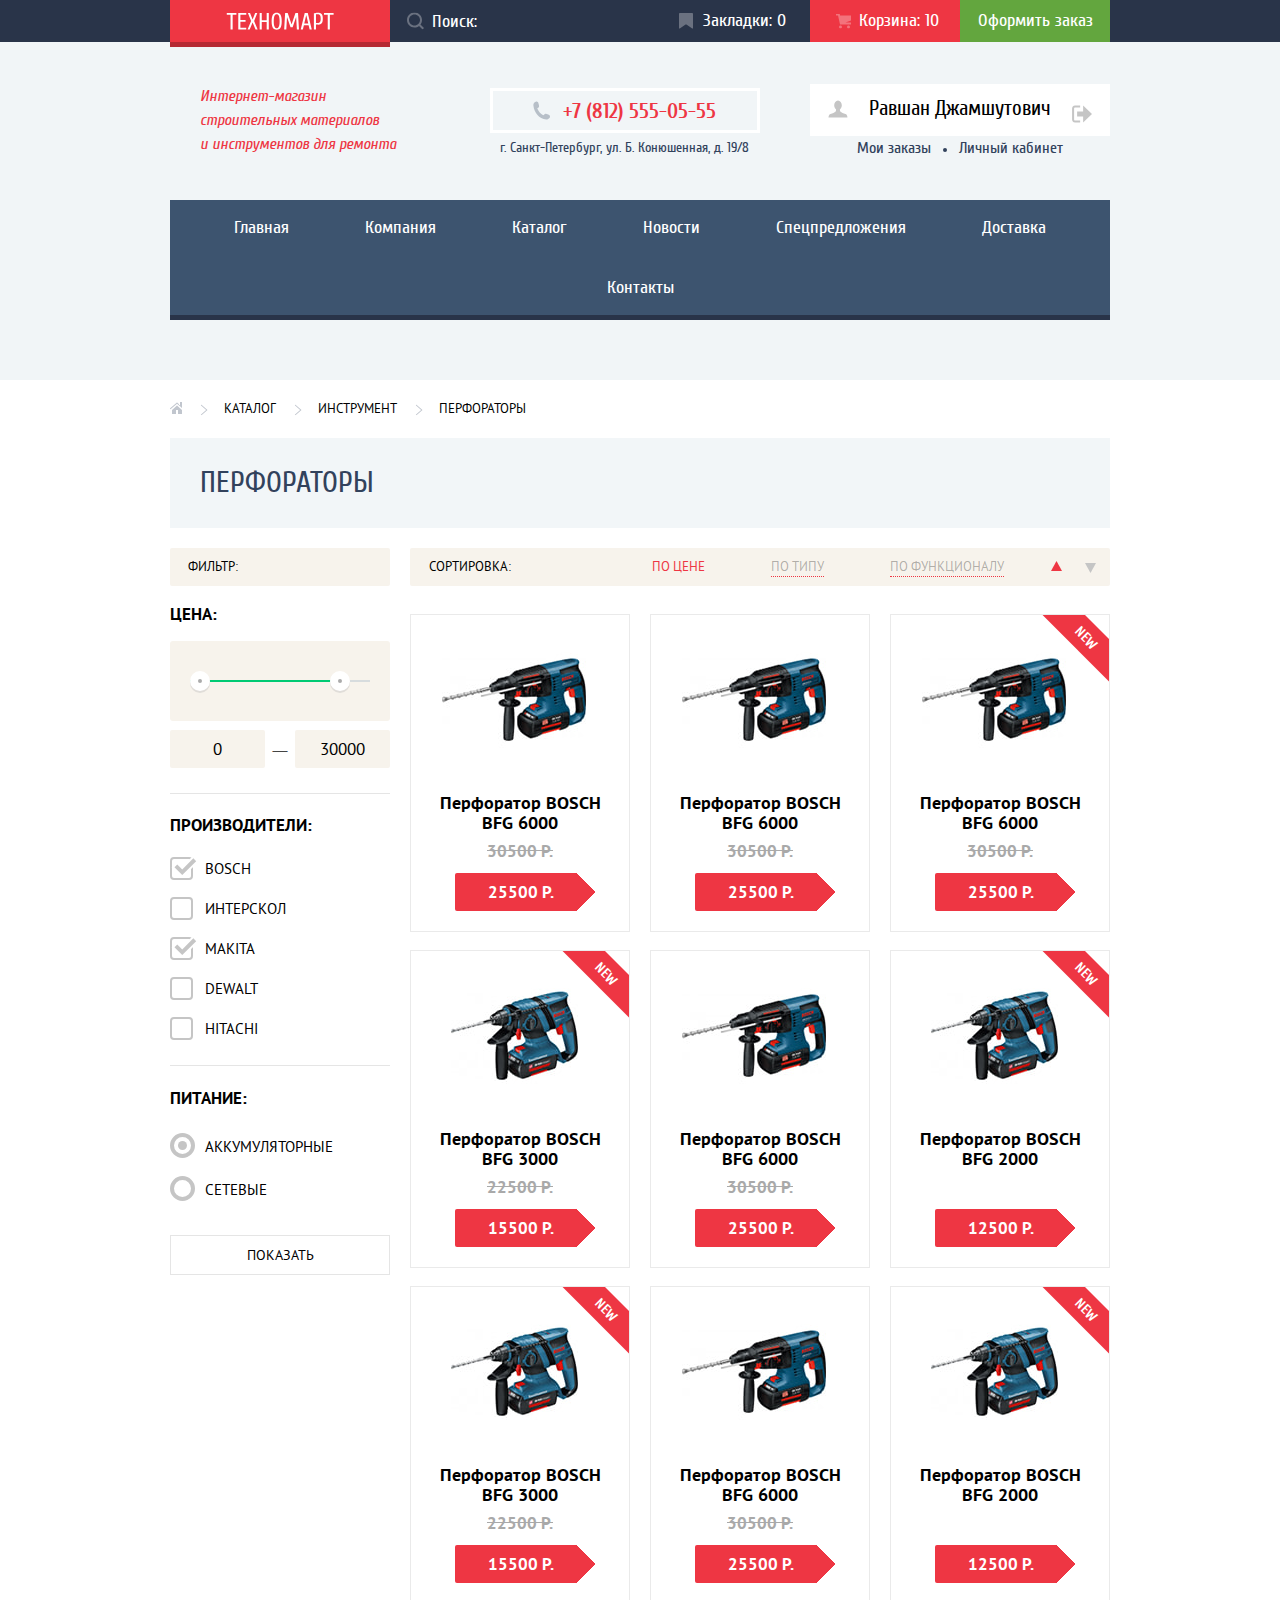
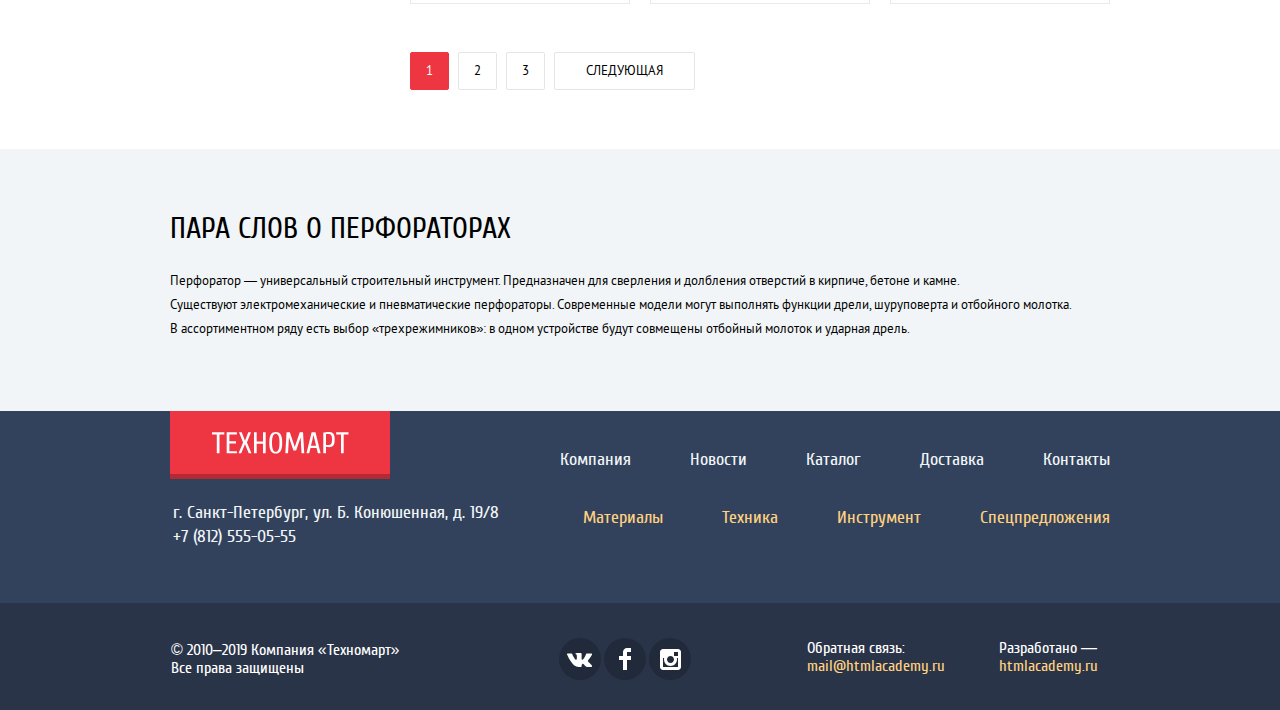
==== commit e714cae0: "Добавил фоллбеки для модальных окон и поправил стили" ====
--- a/catalog.html
+++ b/catalog.html
@@ -7,21 +7,21 @@
     <link rel="apple-touch-icon" href="img/favicons/favicon180.png">
     <link rel="manifest" href="manifest.webmanifest">
     <link rel="stylesheet" href="css/normalize.css">
-    <link rel="stylesheet" href="css/style.css">
+    <link rel="stylesheet" href="css/style.min.css">
     <title>Техномарт | Каталог</title>
   </head>
   <body class="page-body">
     <header class="main-header">
       <div class="main-header__top">
         <div class="container">
-          <a href="index.html" class="logo main-header__logo">
+          <a href="index.html" class="logo main-header__logo" aria-label="Перейти на главную страницу" title="На главную">
             <img class="logo__image" src="img/logo-technomart.svg" width="108" height="18" alt="Логотип интернет-магазина «Техномарт»">
           </a>
 
           <form class="search-form main-header__search-form" method="GET" action="https://echo.htmlacademy.ru">
             <label class="visually-hidden" for="search">Поиск по сайту</label>
             <input class="search-form__input" type="text" name="search" id="search" autocomplete="off" placeholder="Поиск:">
-            <svg class="search-form__icon" width="17" height="17" viewbox="0 0 17 17" xmlns="http://www.w3.org/2000/svg">
+            <svg class="search-form__icon" width="17" height="17" viewbox="0 0 17 17" xmlns="http://www.w3.org/2000/svg" aria-hidden="true" focusable="false">
               <path fill-rule="evenodd" clip-rule="evenodd"
                 d="M13.458 12.044L17 15.586L15.586 17L12.044 13.458C10.782 14.421 9.21 15 7.5 15C3.35786 15 0 11.6421 0 7.5C0 3.35786 3.35786 0 7.5 0C11.6421 0 15 3.35786 15 7.5C15.0001 9.14309 14.4581 10.7403 13.458 12.044ZM7.5 2C4.467 2 2 4.467 2 7.5C2.00331 10.5362 4.4638 12.9967 7.5 13C10.532 13 13 10.532 13 7.5C13 4.467 10.532 2 7.5 2Z" />
             </svg>
@@ -42,11 +42,11 @@
       </div>
 
       <div class="main-header__middle container">
-        <i class="main-header__lead">Интернет-магазин строительных материалов и инструментов для ремонта</i>
+        <i class="main-header__lead">Интернет-магазин строительных материалов <br>и инструментов для ремонта</i>
 
         <ul class="main-header__contacts">
           <li class="main-header__contact">
-            <a class="main-header__phone" href="tel:+78125550555">+7 (812) 555-05-55</a>
+            <a class="main-header__phone" href="tel:+78125550555" aria-label="Контактный номер телефона: +7 812 555-05-55">+7 (812) 555-05-55</a>
           </li>
           <li class="main-header__contact">
             <address class="main-header__address">г. Санкт-Петербург, ул. Б. Конюшенная, д. 19/8</address>
@@ -55,9 +55,9 @@
 
         <div class="profile">
           <div class="profile__top">
-            <a class="profile__name" href="#">
+            <a class="profile__name" href="#" aria-label="Пользователь Равшан Джамшутович. Перейти в личный кабинет">
               Равшан Джамшутович
-              <svg class="profile-icon" width="20" height="19" viewbox="0 0 20 19" fill="none" xmlns="http://www.w3.org/2000/svg">
+              <svg class="profile-icon" width="20" height="19" viewbox="0 0 20 19" fill="none" xmlns="http://www.w3.org/2000/svg" aria-hidden="true" focusable="false">
                 <path class="profile-icon__path"
                   d="M17.881 14.666C15.737 13.931 13.625 13 12.674 12.276C12.017 11.775 11.904 10.658 12.157 9.861C13.275 8.958 14.021 7.384 14.021 5.583C14.021 2.776 12.221 0.5 10 0.5C7.77902 0.5 5.97901 2.776 5.97901 5.583C5.97901 7.384 6.72501 8.957 7.84201 9.86C8.09501 10.658 7.98302 11.775 7.32502 12.276C6.37502 13 4.26201 13.93 2.11801 14.666C-0.0259852 15.402 1.48343e-05 18.5 1.48343e-05 18.5H20C20 18.5 20.025 15.401 17.881 14.666Z"
                   fill="#C5C5C5" />
@@ -65,7 +65,7 @@
             </a>
             <a class="profile__logout" href="#">
               <span class="visually-hidden">Выйти из аккаунта</span>
-              <svg class="logout-icon" width="20" height="18" viewbox="0 0 20 18" fill="none" xmlns="http://www.w3.org/2000/svg">
+              <svg class="logout-icon" width="20" height="18" viewbox="0 0 20 18" fill="none" xmlns="http://www.w3.org/2000/svg" aria-hidden="true" focusable="false">
                 <path class="logout-icon__path" d="M20 9L11.125 0.5V6.5H5.125V11.5H11.125V17.5L20 9Z" fill="#C5C5C5" />
                 <path class="logout-icon__path"
                   d="M2.10601 14.452V3.548C2.12401 3.172 2.27701 2.491 3.11601 2.491H8.14301V0.5H3.11601C0.938006 0.5 0.112006 2.31 0.0870056 3.527V14.473C0.112006 15.689 0.938006 17.5 3.11601 17.5H8.14301V15.51H3.11601C2.27701 15.51 2.12401 14.827 2.10601 14.452Z"
@@ -147,15 +147,15 @@
                   <div class="range-input__scale">
                     <div class="range-input__bar"></div>
                   </div>
-                  <div class="range-input__toggle range-input__toggle--min" tabindex="0"></div>
-                  <div class="range-input__toggle range-input__toggle--max" tabindex="0"></div>
+                  <div class="range-input__toggle range-input__toggle--min" tabindex="0" aria-label="Ползунок, минимальная стоимость"></div>
+                  <div class="range-input__toggle range-input__toggle--max" tabindex="0" aria-label="Ползунок, максимальная стоимость"></div>
                 </div>
               </div>
               <div class="filters-form__text-inputs">
-                <label for="price-from" class="visually-hidden">От</label>
+                <label for="price-from" class="visually-hidden" aria-label="минимальная цена">От</label>
                 <input class="filters-form__text-input" type="text" name="price-from" id="price-from" value="0">
                 <span>—</span>
-                <label for="price-to" class="visually-hidden">До</label>
+                <label for="price-to" class="visually-hidden" aria-label="максимальная цена">До</label>
                 <input class="filters-form__text-input" type="text" name="price-to" id="price-to" value="30000">
               </div>
             </fieldset>
@@ -164,10 +164,10 @@
               <legend class="filters-form__legend filters-form__legend--brands">Производители:</legend>
               <ul class="filters-form__fields">
                 <li class="filters-form__field">
-                  <input class="filters-form__checkbox visually-hidden" type="checkbox" name="brand" id="bosch" checked>
+                  <input class="filters-form__checkbox visually-hidden" type="checkbox" name="brand" id="bosch" value="bosch" checked>
                   <label class="filters-form__label" for="bosch">
                     BOSCH
-                    <svg class="icon-checkbox-on" width="27" height="23" fill="none" xmlns="http://www.w3.org/2000/svg">
+                    <svg class="icon-checkbox-on" width="27" height="23" fill="none" xmlns="http://www.w3.org/2000/svg" aria-hidden="true" focusable="false">
                       <path class="icon-checkbox-on__path"
                         d="M6.99203 8.77883L6.28492 8.07186L5.57789 8.7789L2.74889 11.6079L2.04178 12.315L2.74889 13.0221L10.5319 20.8051L11.239 21.5122L11.9461 20.8051L25.8781 6.87311L26.5851 6.16613L25.8782 5.45902L23.0502 2.63002L22.3432 1.92273L21.636 2.62984L11.239 13.0249L6.99203 8.77883Z"
                         fill="#C5C5C5" stroke="white" stroke-width="2" />
@@ -175,10 +175,10 @@
                   </label>
                 </li>
                 <li class="filters-form__field">
-                  <input class="filters-form__checkbox visually-hidden" type="checkbox" name="brand" id="interscol">
+                  <input class="filters-form__checkbox visually-hidden" type="checkbox" name="brand" value="interscol" id="interscol">
                   <label class="filters-form__label" for="interscol">
                     Интерскол
-                    <svg class="icon-checkbox-on" width="27" height="23" fill="none" xmlns="http://www.w3.org/2000/svg">
+                    <svg class="icon-checkbox-on" width="27" height="23" fill="none" xmlns="http://www.w3.org/2000/svg" aria-hidden="true" focusable="false">
                       <path class="icon-checkbox-on__path"
                         d="M6.99203 8.77883L6.28492 8.07186L5.57789 8.7789L2.74889 11.6079L2.04178 12.315L2.74889 13.0221L10.5319 20.8051L11.239 21.5122L11.9461 20.8051L25.8781 6.87311L26.5851 6.16613L25.8782 5.45902L23.0502 2.63002L22.3432 1.92273L21.636 2.62984L11.239 13.0249L6.99203 8.77883Z"
                         fill="#C5C5C5" stroke="white" stroke-width="2" />
@@ -186,10 +186,10 @@
                   </label>
                 </li>
                 <li class="filters-form__field">
-                  <input class="filters-form__checkbox visually-hidden" type="checkbox" name="brand" id="makita" checked>
+                  <input class="filters-form__checkbox visually-hidden" type="checkbox" name="brand" value="makita" id="makita" checked>
                   <label class="filters-form__label" for="makita">
                     Makita
-                    <svg class="icon-checkbox-on" width="27" height="23" fill="none" xmlns="http://www.w3.org/2000/svg">
+                    <svg class="icon-checkbox-on" width="27" height="23" fill="none" xmlns="http://www.w3.org/2000/svg" aria-hidden="true" focusable="false">
                       <path class="icon-checkbox-on__path"
                         d="M6.99203 8.77883L6.28492 8.07186L5.57789 8.7789L2.74889 11.6079L2.04178 12.315L2.74889 13.0221L10.5319 20.8051L11.239 21.5122L11.9461 20.8051L25.8781 6.87311L26.5851 6.16613L25.8782 5.45902L23.0502 2.63002L22.3432 1.92273L21.636 2.62984L11.239 13.0249L6.99203 8.77883Z"
                         fill="#C5C5C5" stroke="white" stroke-width="2" />
@@ -197,10 +197,10 @@
                   </label>
                 </li>
                 <li class="filters-form__field">
-                  <input class="filters-form__checkbox visually-hidden" type="checkbox" name="brand" id="dewalt">
+                  <input class="filters-form__checkbox visually-hidden" type="checkbox" name="brand" value="dewalt" id="dewalt">
                   <label class="filters-form__label" for="dewalt">
                     Dewalt
-                    <svg class="icon-checkbox-on" width="27" height="23" fill="none" xmlns="http://www.w3.org/2000/svg">
+                    <svg class="icon-checkbox-on" width="27" height="23" fill="none" xmlns="http://www.w3.org/2000/svg" aria-hidden="true" focusable="false">
                       <path class="icon-checkbox-on__path"
                         d="M6.99203 8.77883L6.28492 8.07186L5.57789 8.7789L2.74889 11.6079L2.04178 12.315L2.74889 13.0221L10.5319 20.8051L11.239 21.5122L11.9461 20.8051L25.8781 6.87311L26.5851 6.16613L25.8782 5.45902L23.0502 2.63002L22.3432 1.92273L21.636 2.62984L11.239 13.0249L6.99203 8.77883Z"
                         fill="#C5C5C5" stroke="white" stroke-width="2" />
@@ -208,10 +208,10 @@
                   </label>
                 </li>
                 <li class="filters-form__field">
-                  <input class="filters-form__checkbox visually-hidden" type="checkbox" name="brand" id="hitachi">
+                  <input class="filters-form__checkbox visually-hidden" type="checkbox" name="brand" value="hitachi" id="hitachi">
                   <label class="filters-form__label" for="hitachi">
                     Hitachi
-                    <svg class="icon-checkbox-on" width="27" height="23" fill="none" xmlns="http://www.w3.org/2000/svg">
+                    <svg class="icon-checkbox-on" width="27" height="23" fill="none" xmlns="http://www.w3.org/2000/svg" aria-hidden="true" focusable="false">
                       <path class="icon-checkbox-on__path" d="M6.99203 8.77883L6.28492 8.07186L5.57789 8.7789L2.74889 11.6079L2.04178 12.315L2.74889 13.0221L10.5319 20.8051L11.239 21.5122L11.9461 20.8051L25.8781 6.87311L26.5851 6.16613L25.8782 5.45902L23.0502 2.63002L22.3432 1.92273L21.636 2.62984L11.239 13.0249L6.99203 8.77883Z"
                         fill="#C5C5C5" stroke="white" stroke-width="2" />
                     </svg>
@@ -246,26 +246,26 @@
 
             <ul class="sort__list">
               <li class="sort__item">
-                <button class="sort__category sort__category--current">По цене</button>
+                <button class="sort__category sort__category--current" aria-label="Сортировка по цене">По цене</button>
               </li>
               <li class="sort__item">
-                <button class="sort__category">По типу</button>
+                <button class="sort__category" aria-label="Сортировка по типу">По типу</button>
               </li>
               <li class="sort__item">
-                <button class="sort__category">По функционалу</button>
+                <button class="sort__category" aria-label="Сортировка по функционалу">По функционалу</button>
               </li>
             </ul>
 
             <div class="sort__controls">
               <button class="sort__control sort__control--up sort__control--current">
                 <span class="visually-hidden">Сортировать по возрастанию</span>
-                <svg class="sort__control-icon" width="11" height="10" fill="none" xmlns="http://www.w3.org/2000/svg">
+                <svg class="sort__control-icon" width="11" height="10" fill="none" xmlns="http://www.w3.org/2000/svg" aria-hidden="true" focusable="false">
                   <path d="M5.5 0L11 10H0" />
                 </svg>
               </button>
               <button class="sort__control sort__control--down">
                 <span class="visually-hidden">Сортировать по убыванию</span>
-                <svg class="sort__control-icon" width="11" height="10" fill="none" xmlns="http://www.w3.org/2000/svg">
+                <svg class="sort__control-icon" width="11" height="10" fill="none" xmlns="http://www.w3.org/2000/svg" aria-hidden="true" focusable="false">
                   <path d="M5.5 0L11 10H0" />
                 </svg>
               </button>
@@ -277,28 +277,28 @@
               <article class="product">
                 <div class="product__preview">
                   <img class="product__image" src="img/products/bosch-bfg-6000.jpg" width="144" height="128" alt="Перфоратор BOSCH BFG 6000">
-                  <div class="product__actions">
-                    <button class="btn btn--buy" type="button">Купить</button>
-                    <button class="btn btn--bookmarks" type="button">В закладки</button>
-                  </div>
                 </div>
                 <h3 class="product__title">Перфоратор BOSCH BFG 6000</h3>
                 <s class="product__price-prev">30500 Р.</s>
-                <a class="product__price" href="#">25500 Р.</a>
+                <a class="product__price" href="#" aria-label="Цена со скидкой 25500 Р. Перейти на страницу товара">25500 Р.</a>
+                <div class="product__actions">
+                  <button class="btn btn--buy" type="button" aria-label="Добавить перфоратор BOSCH BFG 6000 в корзину">Купить</button>
+                  <button class="btn btn--bookmarks" type="button">В закладки</button>
+                </div>
               </article>
             </li>
             <li class="products__item">
               <article class="product">
                 <div class="product__preview">
                   <img class="product__image" src="img/products/bosch-bfg-6000.jpg" width="144" height="128" alt="Перфоратор BOSCH BFG 6000">
-                  <div class="product__actions">
-                    <button class="btn btn--buy" type="button">Купить</button>
-                    <button class="btn btn--bookmarks" type="button">В закладки</button>
-                  </div>
                 </div>
                 <h3 class="product__title">Перфоратор BOSCH BFG 6000</h3>
                 <s class="product__price-prev">30500 Р.</s>
-                <a class="product__price" href="#">25500 Р.</a>
+                <a class="product__price" href="#" aria-label="Цена со скидкой 25500 Р. Перейти на страницу товара">25500 Р.</a>
+                <div class="product__actions">
+                  <button class="btn btn--buy" type="button" aria-label="Добавить перфоратор BOSCH BFG 6000 в корзину">Купить</button>
+                  <button class="btn btn--bookmarks" type="button">В закладки</button>
+                </div>
               </article>
             </li>
             <li class="products__item">
@@ -306,14 +306,14 @@
                 <div class="product__preview">
                   <img class="product__image" src="img/products/bosch-bfg-6000.jpg" width="144" height="128" alt="Перфоратор BOSCH BFG 6000">
                   <span class="marker-new">New</span>
-                  <div class="product__actions">
-                    <button class="btn btn--buy" type="button">Купить</button>
-                    <button class="btn btn--bookmarks" type="button">В закладки</button>
-                  </div>
                 </div>
                 <h3 class="product__title">Перфоратор BOSCH BFG 6000</h3>
                 <s class="product__price-prev">30500 Р.</s>
-                <a class="product__price" href="#">25500 Р.</a>
+                <a class="product__price" href="#" aria-label="Цена со скидкой 25500 Р. Перейти на страницу товара">25500 Р.</a>
+                <div class="product__actions">
+                  <button class="btn btn--buy" type="button" aria-label="Добавить перфоратор BOSCH BFG 6000 в корзину">Купить</button>
+                  <button class="btn btn--bookmarks" type="button">В закладки</button>
+                </div>
               </article>
             </li>
             <li class="products__item">
@@ -321,28 +321,28 @@
                 <div class="product__preview">
                   <img class="product__image" src="img/products/bosch-bfg-3000.jpg" width="127" height="112" alt="Перфоратор BOSCH BFG 3000">
                   <span class="marker-new">New</span>
-                  <div class="product__actions">
-                    <button class="btn btn--buy" type="button">Купить</button>
-                    <button class="btn btn--bookmarks" type="button">В закладки</button>
-                  </div>
                 </div>
                 <h3 class="product__title">Перфоратор BOSCH BFG 3000</h3>
                 <s class="product__price-prev">22500 Р.</s>
-                <a class="product__price" href="#">15500 Р.</a>
+                <a class="product__price" href="#" aria-label="Цена со скидкой 15500 Р. Перейти на страницу товара">15500 Р.</a>
+                <div class="product__actions">
+                  <button class="btn btn--buy" type="button" aria-label="Добавить перфоратор BOSCH BFG 3000 в корзину">Купить</button>
+                  <button class="btn btn--bookmarks" type="button">В закладки</button>
+                </div>
               </article>
             </li>
             <li class="products__item">
               <article class="product">
                 <div class="product__preview">
                   <img class="product__image" src="img/products/bosch-bfg-6000.jpg" width="144" height="128" alt="Перфоратор BOSCH BFG 6000">
-                  <div class="product__actions">
-                    <button class="btn btn--buy" type="button">Купить</button>
-                    <button class="btn btn--bookmarks" type="button">В закладки</button>
-                  </div>
                 </div>
                 <h3 class="product__title">Перфоратор BOSCH BFG 6000</h3>
                 <s class="product__price-prev">30500 Р.</s>
-                <a class="product__price" href="#">25500 Р.</a>
+                <a class="product__price" href="#" aria-label="Цена со скидкой 25500 Р. Перейти на страницу товара">25500 Р.</a>
+                <div class="product__actions">
+                  <button class="btn btn--buy" type="button" aria-label="Добавить перфоратор BOSCH BFG 6000 в корзину">Купить</button>
+                  <button class="btn btn--bookmarks" type="button">В закладки</button>
+                </div>
               </article>
             </li>
             <li class="products__item">
@@ -350,13 +350,13 @@
                 <div class="product__preview">
                   <img class="product__image" src="img/products/bosch-bfg-2000.jpg" width="127" height="112" alt="Перфоратор BOSCH BFG 2000">
                   <span class="marker-new">New</span>
-                  <div class="product__actions">
-                    <button class="btn btn--buy" type="button">Купить</button>
-                    <button class="btn btn--bookmarks" type="button">В закладки</button>
-                  </div>
                 </div>
                 <h3 class="product__title">Перфоратор BOSCH BFG 2000</h3>
-                <a class="product__price" href="#">12500 Р.</a>
+                <a class="product__price" href="#" aria-label="Цена 12500 Р. Перейти на страницу товара">12500 Р.</a>
+                <div class="product__actions">
+                  <button class="btn btn--buy" type="button" aria-label="Добавить перфоратор BOSCH BFG 2000 в корзину">Купить</button>
+                  <button class="btn btn--bookmarks" type="button">В закладки</button>
+                </div>
               </article>
             </li>
             <li class="products__item">
@@ -364,28 +364,28 @@
                 <div class="product__preview">
                   <img class="product__image" src="img/products/bosch-bfg-3000.jpg" width="127" height="112" alt="Перфоратор BOSCH BFG 3000">
                   <span class="marker-new">New</span>
-                  <div class="product__actions">
-                    <button class="btn btn--buy" type="button">Купить</button>
-                    <button class="btn btn--bookmarks" type="button">В закладки</button>
-                  </div>
                 </div>
                 <h3 class="product__title">Перфоратор BOSCH BFG 3000</h3>
                 <s class="product__price-prev">22500 Р.</s>
-                <a class="product__price" href="#">15500 Р.</a>
+                <a class="product__price" href="#" aria-label="Цена со скидкой 15500 Р. Перейти на страницу товара">15500 Р.</a>
+                <div class="product__actions">
+                  <button class="btn btn--buy" type="button" aria-label="Добавить перфоратор BOSCH BFG 3000 в корзину">Купить</button>
+                  <button class="btn btn--bookmarks" type="button">В закладки</button>
+                </div>
               </article>
             </li>
             <li class="products__item">
               <article class="product">
                 <div class="product__preview">
                   <img class="product__image" src="img/products/bosch-bfg-6000.jpg" width="144" height="128" alt="Перфоратор BOSCH BFG 6000">
-                  <div class="product__actions">
-                    <button class="btn btn--buy" type="button">Купить</button>
-                    <button class="btn btn--bookmarks" type="button">В закладки</button>
-                  </div>
                 </div>
                 <h3 class="product__title">Перфоратор BOSCH BFG 6000</h3>
                 <s class="product__price-prev">30500 Р.</s>
-                <a class="product__price" href="#">25500 Р.</a>
+                <a class="product__price" href="#" aria-label="Цена со скидкой 25500 Р. Перейти на страницу товара">25500 Р.</a>
+                <div class="product__actions">
+                  <button class="btn btn--buy" type="button" aria-label="Добавить перфоратор BOSCH BFG 6000 в корзину">Купить</button>
+                  <button class="btn btn--bookmarks" type="button">В закладки</button>
+                </div>
               </article>
             </li>
             <li class="products__item">
@@ -393,29 +393,29 @@
                 <div class="product__preview">
                   <img class="product__image" src="img/products/bosch-bfg-2000.jpg" width="127" height="112" alt="Перфоратор BOSCH BFG 2000">
                   <span class="marker-new">New</span>
-                  <div class="product__actions">
-                    <button class="btn btn--buy" type="button">Купить</button>
-                    <button class="btn btn--bookmarks" type="button">В закладки</button>
-                  </div>
                 </div>
                 <h3 class="product__title">Перфоратор BOSCH BFG 2000</h3>
-                <a class="product__price" href="#">12500 Р.</a>
+                <a class="product__price" href="#" aria-label="Цена 12500 Р. Перейти на страницу товара">12500 Р.</a>
+                <div class="product__actions">
+                  <button class="btn btn--buy" type="button" aria-label="Добавить перфоратор BOSCH BFG 2000 в корзину">Купить</button>
+                  <button class="btn btn--bookmarks" type="button">В закладки</button>
+                </div>
               </article>
             </li>
           </ul>
 
           <ul class="pagination">
             <li class="pagination__item">
-              <a class="btn btn--pagination btn--pagination-current" href="#">1</a>
+              <a class="btn btn--pagination btn--pagination-current">1</a>
             </li>
             <li class="pagination__item">
-              <a class="btn btn--pagination" href="#">2</a>
+              <a class="btn btn--pagination" href="#" aria-label="Страница товаров 2">2</a>
             </li>
             <li class="pagination__item">
-              <a class="btn btn--pagination" href="#">3</a>
+              <a class="btn btn--pagination" href="#" aria-label="Страница товаров 3">3</a>
             </li>
             <li class="pagination__item">
-              <a class="btn btn--pagination btn--pagination-next" href="#">Следующая</a>
+              <a class="btn btn--pagination btn--pagination-next" href="#" aria-label="Следующая страница товаров">Следующая</a>
             </li>
           </ul>
         </section>
@@ -439,7 +439,7 @@
 
     <footer class="main-footer">
       <div class="container main-footer__top">
-        <a class="logo main-footer__logo" href="index.html">
+        <a class="logo main-footer__logo" href="index.html" aria-label="Перейти на главную страницу" title="На главную">
           <img class="logo__image" src="img/logo-technomart.svg" width="138" height="23" alt="Логотип интернет-магазина «Техномарт»">
         </a>
 
@@ -463,7 +463,7 @@
 
         <div class="footer-contacts">
           <address class="footer-contacts__address">г. Санкт-Петербург, ул. Б. Конюшенная, д. 19/8</address>
-          <a class="footer-contacts__phone" href="tel:+78125550555">+7 (812) 555-05-55</a>
+          <a class="footer-contacts__phone" href="tel:+78125550555" aria-label="Контактный номер телефона: +7 812 555-05-55">+7 (812) 555-05-55</a>
         </div>
 
         <ul class="footer-categories">
@@ -488,18 +488,18 @@
 
           <ul class="footer-socials">
             <li class="footer-socials__item">
-              <a class="footer-socials__link footer-socials__link--vk" href="#">
-                <span class="visually-hidden">Ссылка на нашу страницу вконтакте</span>
+              <a class="footer-socials__link footer-socials__link--vk" href="#" target="_blank">
+                <span class="visually-hidden">Перейти на нашу страницу вконтакте</span>
               </a>
             </li>
             <li class="footer-socials__item">
-              <a class="footer-socials__link footer-socials__link--fb" href="#">
-                <span class="visually-hidden">Ссылка на нашу страницу в фейсбуке</span>
+              <a class="footer-socials__link footer-socials__link--fb" href="#" target="_blank">
+                <span class="visually-hidden">Перейти на нашу страницу в фейсбуке</span>
               </a>
             </li>
             <li class="footer-socials__item">
-              <a class="footer-socials__link footer-socials__link--inst" href="#">
-                <span class="visually-hidden">Ссылка на наш профиль в инстаграм</span>
+              <a class="footer-socials__link footer-socials__link--inst" href="#" target="_blank">
+                <span class="visually-hidden">Перейти на наш профиль в инстаграм</span>
               </a>
             </li>
           </ul>
@@ -531,5 +531,6 @@
         </li>
       </ul>
     </div>
+    <script src="js/min/global.js" type="module"></script>
   </body>
 </html>
--- a/css/style.min.css
+++ b/css/style.min.css
@@ -0,0 +1 @@
+@-webkit-keyframes bounce{0%{-webkit-transform:translateY(-2000px);transform:translateY(-2000px)}70%{-webkit-transform:translateY(30px);transform:translateY(30px)}90%{-webkit-transform:translateY(-10px);transform:translateY(-10px)}to{-webkit-transform:translateY(0);transform:translateY(0)}}@keyframes bounce{0%{-webkit-transform:translateY(-2000px);transform:translateY(-2000px)}70%{-webkit-transform:translateY(30px);transform:translateY(30px)}90%{-webkit-transform:translateY(-10px);transform:translateY(-10px)}to{-webkit-transform:translateY(0);transform:translateY(0)}}@-webkit-keyframes shake{0%,to{-webkit-transform:translateX(0);transform:translateX(0)}10%,30%,50%,70%,90%{-webkit-transform:translateX(-10px);transform:translateX(-10px)}20%,40%,60%,80%{-webkit-transform:translateX(10px);transform:translateX(10px)}}@keyframes shake{0%,to{-webkit-transform:translateX(0);transform:translateX(0)}10%,30%,50%,70%,90%{-webkit-transform:translateX(-10px);transform:translateX(-10px)}20%,40%,60%,80%{-webkit-transform:translateX(10px);transform:translateX(10px)}}@font-face{src:url(../fonts/cuprum.woff2) format("woff2"),url(../fonts/cuprum.woff) format("woff");font-family:"Cuprum";font-weight:400;font-style:normal;font-display:swap}@font-face{src:url(../fonts/cuprumitalic.woff2) format("woff2"),url(../fonts/cuprumitalic.woff) format("woff");font-family:"Cuprum";font-weight:400;font-style:italic;font-display:swap}@font-face{src:url(../fonts/cuprumbold.woff2) format("woff2"),url(../fonts/cuprumbold.woff) format("woff");font-family:"Cuprum";font-weight:700;font-style:normal;font-display:swap}@font-face{src:url(../fonts/cuprumbolditalic.woff2) format("woff2"),url(../fonts/cuprumbolditalic.woff) format("woff");font-family:"Cuprum";font-weight:700;font-style:italic;font-display:swap}@font-face{src:url(../fonts/ptsans.woff2) format("woff2"),url(../fonts/ptsans.woff) format("woff");font-family:"PT Sans";font-weight:400;font-style:normal;font-display:swap}@font-face{src:url(../fonts/ptsansbold.woff2) format("woff2"),url(../fonts/ptsansbold.woff) format("woff");font-family:"PT Sans";font-weight:700;font-style:normal;font-display:swap}:root{--color-white:#fff;--color-black:#000;--color-basic-green:#63a63e;--color-basic-green-light:#00ca74;--color-basic-green-darker:#518534;--color-basic-green-extra-dark:#367315;--color-basic-red:#ee3643;--color-basic-red-darker:#ca2c37;--color-basic-red-extra-dark:#ba2732;--color-basic-blue:#3d546f;--color-basic-blue-darker:#32425c;--color-basic-blue-dark:#293449;--color-basic-blue-extra-dark:#1d2739;--color-basic-gray:#c5c5c5;--color-basic-gray-darker:#a9a9a9;--color-basic-lightgray:#f3f7f8;--color-basic-lightgray-lighter:#f1f5f7;--color-special-yellow:#ffbf47;--color-special-lightyellow:#ffd180;--color-special-blue:#3bbce3;--color-special-lilac:#dc91d8;--color-special-lightgreen:#8ed78f;--color-success:#5fbb2d;--color-warning:#ffbf47;--color-error:#ba2732;--color-border-gray:#eaeaea;--color-border-gray-darker:#e5e5e5;--color-social-bg:#212a3a;--color-gray-dark:#444;--color-dark:#161d29;--color-section-header-bg:#f9f5f0;--color-section-topline-bg:#f7f3ec;--color-catalog-header-bg:#f2f6f8;--color-modal-button-bg:#f4f4f4;--color-range-scale-bg:#d7dcde;--color-range-control-bg:#ababab;--color-text-primary:var(--color-black);--color-text-secondary:var(--color-white);--color-text-dark:var(--color-basic-blue-darker);--color-text-light:var(--color-basic-lightgray-lighter);--color-text-accent:var(--color-basic-red);--color-text-accent-secondary:var(--color-special-lightyellow);--color-shadow-primary:rgba(0, 0, 0, 0.15);--color-half-opacity:rgba(255, 255, 255, 0.5);--font-primary:"Cuprum", "Arial", sans-serif;--font-secondary:"PT Sans", "Trebuchet MS", sans-serif}.page,.page-body{margin:0;padding:0;height:100%;-webkit-box-sizing:border-box;box-sizing:border-box}*,::after,::before{-webkit-box-sizing:inherit;box-sizing:inherit}.page-body{display:-ms-grid;display:grid;-ms-grid-rows:-webkit-min-content 1fr -webkit-min-content;-ms-grid-rows:min-content 1fr min-content;grid-template-rows:-webkit-min-content 1fr -webkit-min-content;grid-template-rows:min-content 1fr min-content;min-width:960px;font-family:var(--font-primary);font-weight:400;font-size:18px;line-height:24px;color:var(--color-text-primary);background-color:var(--color-white)}a{text-decoration:none}img{height:auto;max-width:100%}input{font:inherit}.visually-hidden{position:absolute;overflow:hidden;border:0;padding:0;width:1px;height:1px;clip:rect(1px,1px,1px,1px)}.container{margin:0 auto;max-width:940px}.logo{--color-box-shadow:rgba(0, 0, 0, 0.24);display:-webkit-box;display:-ms-flexbox;display:flex;-webkit-box-align:center;-ms-flex-align:center;align-items:center;-webkit-box-pack:center;-ms-flex-pack:center;justify-content:center;width:220px;height:47px;min-width:220px;-webkit-box-shadow:inset 0 -5px 0 var(--color-box-shadow);box-shadow:inset 0 -5px 0 var(--color-box-shadow);background-color:var(--color-basic-red)}.logo__image{margin-top:-5px}.logo:active{background-color:var(--color-basic-red-extra-dark)}.marker-new{position:absolute;right:0;top:0;z-index:5;padding:7px 0 4px;width:100px;height:30px;font-family:var(--font-primary);font-size:14px;line-height:18px;text-align:center;text-transform:uppercase;color:var(--color-text-secondary);background-color:var(--color-basic-red);-webkit-transform:rotate(45deg) translate(25px,-14px);transform:rotate(45deg) translate(25px,-14px)}.section-header{display:-webkit-box;display:-ms-flexbox;display:flex;-webkit-box-align:center;-ms-flex-align:center;align-items:center;-webkit-box-pack:justify;-ms-flex-pack:justify;justify-content:space-between;padding:25px 14px 26px 28px;background-color:var(--color-section-header-bg)}.section-title{margin:0;font-family:var(--font-primary);font-weight:400;font-size:30px;line-height:1;text-transform:uppercase;color:var(--color-text-primary)}.section-title--blue{color:var(--color-text-dark)}.section-desc{margin:0;font-family:var(--font-secondary);font-size:13px;line-height:24px}.btn,.section-topline{line-height:18px;text-transform:uppercase}.section-topline{border-radius:2px;padding:10px 14px 10px 18px;height:38px;font-family:var(--font-secondary);font-size:13px;background-color:var(--color-section-topline-bg)}.btn{vertical-align:middle;border:0;padding:10px;font-family:var(--font-primary);font-size:14px;text-align:center;background-color:transparent;cursor:pointer}.btn--primary{color:var(--color-text-secondary);background-color:var(--color-basic-red)}.btn--primary:hover{background-color:var(--color-basic-red-darker)}.btn--primary:active{background-color:var(--color-basic-red-extra-dark)}.btn--popular{min-width:192px}.btn--category{--color-bg:rgba(255, 255, 255, 0.3);display:inline-block;min-width:135px;color:var(--color-text-secondary);background-color:var(--color-bg)}.btn--category:hover{--color-bg:rgba(197, 197, 197, 0.3)}.btn--category:active{--color-bg:rgba(169, 169, 169, 0.3)}.btn--bookmarks,.btn--buy{border-radius:2px;min-width:135px}.btn--buy{--color-box-shadow:var(--color-basic-green-extra-dark);position:relative;margin-bottom:10px;padding-left:25px;-webkit-box-shadow:inset 0 -3px 0 var(--color-box-shadow);box-shadow:inset 0 -3px 0 var(--color-box-shadow);color:var(--color-text-secondary);background-color:var(--color-basic-green)}.btn--buy::before{content:"";position:absolute;left:30px;top:10px;width:15px;height:15px;background-image:url(../img/icons/icon-cart.svg);background-position:50% 50%;background-repeat:no-repeat;opacity:.3}.btn--buy:hover{background-color:var(--color-success)}.btn--buy:active{background-color:var(--color-basic-green-darker)}.btn--bookmarks{border:2px solid var(--color-basic-green);padding-bottom:8px;color:var(--color-text-dark);background-color:transparent}.btn--bookmarks:hover{border-color:var(--color-basic-blue-darker)}.btn--bookmarks:active{opacity:.5}.btn--slider{position:absolute;left:24px;bottom:27px;min-width:192px}.btn-tabs,.btn-tabs:hover{color:var(--color-text-secondary)}.btn-tabs{display:block;padding:14px 22px 17px;width:100%;-webkit-box-shadow:0 1px 0 var(--color-basic-blue-dark),inset 0 1px 0 #405069;box-shadow:0 1px 0 var(--color-basic-blue-dark),inset 0 1px 0 #405069;font-size:21px;line-height:30px;text-align:left;text-transform:none;background-color:var(--color-basic-blue-darker)}.btn-tabs:hover{background-color:var(--color-basic-blue-dark)}.btn-tabs--current,.btn-tabs--current:hover{-webkit-box-shadow:0 1px 0 var(--color-white);box-shadow:0 1px 0 var(--color-white);color:var(--color-text-dark);background-color:var(--color-white)}.btn--company{display:inline-block;margin-top:auto;min-width:220px}.btn--contacts{width:100%}.btn--service{display:inline-block;margin-top:26px;border-radius:2px;min-width:195px;text-align:center}.btn--submit{min-width:460px}.btn--resume{min-width:192px;background-color:var(--color-white)}.btn--filters,.btn--pagination{border:1px solid var(--color-border-gray-darker);background-color:var(--color-white)}.btn--filters{width:100%;font-family:var(--font-secondary)}.btn--pagination{display:block;border-radius:2px;padding:10px 15px;min-width:38px;font:inherit;font-size:13px;line-height:16px;color:var(--color-text-primary)}.btn--pagination-next{padding:10px 31px}.btn--pagination:hover{border-color:var(--color-basic-gray)}.btn--pagination-current,.btn--pagination:active{border-color:var(--color-basic-red)}.btn--pagination-current{color:var(--color-text-secondary);background-color:var(--color-basic-red)}.btn--order{display:block;min-width:192px}.main-header{padding-bottom:60px;background-color:var(--color-basic-lightgray-lighter)}.main-header__top{height:42px;color:var(--color-text-secondary);background-color:var(--color-basic-blue-dark)}.main-header__top .container{display:-webkit-box;display:-ms-flexbox;display:flex;-ms-flex-wrap:wrap;flex-wrap:wrap}.search-form{position:relative}.main-header__search-form{width:270px;height:42px}.search-form__input{display:block;border:0;padding:0 17px 0 42px;width:100%;height:100%;background-color:transparent}.search-form__icon{position:absolute;left:17px;top:50%;width:17px;height:17px;fill:var(--color-white);opacity:.3;-webkit-transform:translateY(-50%);transform:translateY(-50%)}.search-form:hover .search-form__icon,.user-nav__link:hover::before{opacity:1}.search-form__input::-webkit-input-placeholder{color:var(--color-text-secondary)}.search-form__input::-moz-placeholder{color:var(--color-text-secondary)}.search-form__input:-ms-input-placeholder{color:var(--color-text-secondary)}.search-form__input::-ms-input-placeholder{color:var(--color-text-secondary)}.search-form__input::placeholder{color:var(--color-text-secondary)}.search-form__input:focus{background-color:var(--color-white)}.search-form__input:focus+.search-form__icon{fill:var(--color-basic-red);opacity:1}.user-nav{display:-webkit-box;display:-ms-flexbox;display:flex;-ms-flex-wrap:wrap;flex-wrap:wrap;list-style:none;margin:0 0 0 auto;padding:0}.user-nav__item{height:42px}.user-nav__link{position:relative;display:block;padding:0 10px;height:100%;min-width:150px;line-height:42px;color:inherit}.user-nav__link--has-items{background-color:var(--color-basic-red)}.user-nav__link--bookmarks{padding-left:43px}.user-nav__link--cart{padding-left:49px}.user-nav__link--order{text-align:center}.user-nav__link--order,.user-nav__link--order:active{background-color:var(--color-basic-green)}.user-nav__link::before{content:"";position:absolute;top:50%;display:block;background-position:50% 50%;background-repeat:no-repeat;opacity:.3;-webkit-transform:translateY(-50%);transform:translateY(-50%)}.user-nav__link--bookmarks::before{left:19px;width:14px;height:16px;background-image:url(../img/icons/icon-bookmark.svg)}.user-nav__link--cart::before{left:26px;width:15px;height:15px;background-image:url(../img/icons/icon-cart.svg)}.user-nav__link:active{color:var(--color-half-opacity);background-color:var(--color-dark)}.user-nav__link:active::before{opacity:.3}.user-nav__link--order:hover{background-color:var(--color-success)}.main-header__middle{display:-webkit-box;display:-ms-flexbox;display:flex;-ms-flex-wrap:wrap;flex-wrap:wrap;padding:42px 0 40px 30px}.main-header__lead{margin-right:93px;max-width:197px;font-size:16px;line-height:24px;color:var(--color-text-accent)}.main-header__contacts{list-style:none;margin:0;padding:4px 0 0}.main-header__phone{display:-webkit-box;display:-ms-flexbox;display:flex;-webkit-box-align:center;-ms-flex-align:center;align-items:center;-webkit-box-pack:center;-ms-flex-pack:center;justify-content:center;margin-bottom:3px;border:3px solid var(--color-white);padding-left:29px;width:270px;min-height:45px;max-width:270px;font-weight:700;font-size:21px;line-height:30px;color:var(--color-text-accent);background-image:url(../img/icons/icon-phone.svg);background-position:39px 50%;background-size:19px 19px;background-repeat:no-repeat}.main-header__address{padding-left:10px;max-width:270px;font-style:normal;font-size:14px;line-height:24px;color:var(--color-text-dark)}.login{display:-webkit-box;display:-ms-flexbox;display:flex;-ms-flex-wrap:wrap;flex-wrap:wrap;-webkit-box-align:start;-ms-flex-align:start;align-items:flex-start;margin-left:auto;padding-top:4px;max-width:280px;font-size:21px;line-height:1;color:var(--color-text-primary)}.login__link{position:relative;display:-webkit-inline-box;display:-ms-inline-flexbox;display:inline-flex;-webkit-box-align:center;-ms-flex-align:center;align-items:center;padding:0 10px;min-width:120px;min-height:45px;color:inherit;background-color:var(--color-white)}.login-icon{position:absolute;top:12px}.login-icon--login{left:19px}.login__link:not(:nth-child(2n)){margin-right:10px}.login__link--login{padding-left:44px}.login__link--sign{-webkit-box-pack:center;-ms-flex-pack:center;justify-content:center;min-width:150px}.login__link:hover{color:var(--color-text-accent)}.login__link:hover .login-icon__path{fill:var(--color-basic-blue)}.login__link:active{color:var(--color-basic-gray)}.login__link:active .login-icon__path{fill:var(--color-basic-gray)}.profile{margin-left:auto}.profile__top{position:relative;padding:14px;min-width:300px;min-height:45px;text-align:center;background-color:var(--color-white)}.profile__name{position:relative;margin-right:16px;margin-left:auto;padding-left:41px;font-size:21px;line-height:1;color:inherit}.profile__name .profile-icon{position:absolute;left:0;top:4px;width:20px;height:18px}.profile__logout:hover .logout-icon__path,.profile__name:hover .profile-icon__path{fill:var(--color-basic-blue)}.profile__logout{display:inline-block;vertical-align:middle;width:20px;height:17px;-webkit-transform:translateY(3px);transform:translateY(3px)}.profile__name:active{color:var(--color-basic-gray)}.profile__nav{display:-webkit-box;display:-ms-flexbox;display:flex;-ms-flex-wrap:wrap;flex-wrap:wrap;-webkit-box-pack:center;-ms-flex-pack:center;justify-content:center;list-style:none;margin:0 auto;padding:0;max-width:280px}.profile__item:not(:last-child){position:relative;margin-right:28px}.profile__item:not(:last-child)::after{content:"";position:absolute;right:-16px;top:50%;border-radius:50%;width:4px;height:4px;background-color:var(--color-basic-blue-darker)}.profile__link{font-size:16px;line-height:18px;color:var(--color-text-dark)}.profile__link:hover{color:var(--color-text-accent)}.profile__link:active{color:var(--color-basic-gray)}.main-nav{--color-box-shadow:var(--color-basic-blue-dark);padding:0 26px;-webkit-box-shadow:inset 0 -5px 0 var(--color-box-shadow);box-shadow:inset 0 -5px 0 var(--color-box-shadow);color:var(--color-text-secondary);background-color:var(--color-basic-blue)}.main-nav__list{display:-webkit-box;display:-ms-flexbox;display:flex;-ms-flex-wrap:wrap;flex-wrap:wrap;-webkit-box-align:center;-ms-flex-align:center;align-items:center;list-style:none;margin:0;padding:0}.main-nav__item{-webkit-box-flex:1;-ms-flex-positive:1;flex-grow:1;text-align:center}.main-nav__link{display:block;padding:16px 28px 20px;height:100%;color:inherit}.main-nav__link:hover{background-color:var(--color-basic-blue-dark)}.main-nav__link:active{--color-box-shadow:var(--color-basic-blue-dark);-webkit-box-shadow:inset 0 -5px 0 var(--color-box-shadow);box-shadow:inset 0 -5px 0 var(--color-box-shadow);color:var(--color-half-opacity);background-color:var(--color-basic-blue-extra-dark)}.breadcrumbs{display:-webkit-box;display:-ms-flexbox;display:flex;-ms-flex-wrap:wrap;flex-wrap:wrap;list-style:none;padding:20px 0;font-family:var(--font-secondary);font-size:13px;line-height:18px;text-transform:uppercase;color:var(--color-text-primary)}.breadcrumbs__item{position:relative}.breadcrumbs__item:not(:last-child){padding-right:42px}.breadcrumbs__link{color:inherit}.breadcrumbs__link--home{display:block;height:100%;min-width:12px;background-image:url(../img/icons/icon-home.svg);background-position:0 2px;background-size:14px 12px;background-repeat:no-repeat}.breadcrumbs__item:not(:last-child)::after{content:"";position:absolute;right:16px;top:4px;width:8px;height:12px;background-image:url(../img/icons/arrow-small.svg);background-position:50% 50%;background-repeat:no-repeat}.categories{padding:59px 0;color:var(--color-text-secondary)}.categories__list{display:-ms-grid;display:grid;-ms-flex-line-pack:start;align-content:start;-ms-grid-columns:1fr 20px 1fr 20px 1fr;grid-template-columns:repeat(3,1fr);list-style:none;margin:0;padding:0;gap:20px}.categories__item{position:relative;-ms-flex-item-align:start;-ms-grid-row-align:start;align-self:start;overflow:hidden;padding:20px 22px 21px;width:300px;height:100%;min-height:123px;background-position:191px 50%;background-repeat:no-repeat}.categories__item--materials{background-image:url(../img/categories/icon-paint.svg);background-position:213px 31px;background-color:var(--color-special-yellow)}.categories__item--tools{background-image:url(../img/categories/icon-drill.svg);background-position:194px 34px;background-color:var(--color-special-blue)}.categories__item--technics{background-image:url(../img/categories/icon-tractor.svg);background-position-y:31px;background-color:var(--color-special-lilac)}.categories__item--sales{background-image:url(../img/categories/icon-sales.svg);background-position:196px 26px;background-color:var(--color-special-lightgreen)}.categories__item--shipping{background-image:url(../img/categories/icon-truck.svg);background-position-y:32px;background-color:var(--color-special-yellow)}.category__title{margin:0 0 14px;max-width:150px;font-size:24px;line-height:30px}.categories__slider{-ms-grid-column:1;-ms-grid-column-span:2;grid-column:1/span 2;-ms-grid-row:2;-ms-grid-row-span:2;grid-row:2/span 2}.slider{position:relative;height:266px;max-width:620px;color:var(--color-text-secondary)}.slider__slides{list-style:none;margin:0;padding:0}.slider__slide{position:relative;display:none;background-color:var(--color-basic-blue)}.slider__slide--current{display:block}.slide__header{position:absolute;left:0;top:0;padding:23px 24px 16px;width:100%;background-color:rgba(0,0,0,.25)}.slide__title{margin:0 0 5px;font-size:36px;line-height:1;text-transform:uppercase}.slide__slogan{margin:0;font-size:18px;line-height:24px}.slide__image{display:block;-o-object-fit:contain;object-fit:contain}.slider__control{position:absolute;bottom:104px;border:0;width:22px;height:40px;background-image:url(../img/icons/arrow-normal.svg);background-position:50% 50%;background-repeat:no-repeat;background-color:transparent;cursor:pointer}.slider__control--prev{left:24px}.slider__control--next{right:20px;-webkit-transform:rotateY(180deg);transform:rotateY(180deg)}.slider__pagination{position:absolute;left:50%;bottom:36px;display:-webkit-box;display:-ms-flexbox;display:flex;-webkit-box-align:center;-ms-flex-align:center;align-items:center;list-style:none;margin:0;padding:0;-webkit-transform:translateX(-50%);transform:translateX(-50%)}.slider__pagination-item:not(:last-child){margin-right:10px}.slider__pagination-btn{position:relative;display:block;border:0;border-radius:50%;padding:0;width:10px;height:10px;background-color:var(--color-white);cursor:pointer}.slider__pagination-btn--current::before{content:"";position:absolute;left:2px;top:2px;border-radius:50%;width:6px;height:6px;background-color:var(--color-basic-red)}.popular-products__list{display:-ms-grid;display:grid;-ms-grid-columns:1fr 20px 1fr 20px 1fr 20px 1fr;grid-template-columns:repeat(4,1fr);list-style:none;margin:0;padding:20px 0 70px;gap:20px}.product{--preview-height:164px;position:relative;display:-webkit-box;display:-ms-flexbox;display:flex;-webkit-box-orient:vertical;-webkit-box-direction:normal;-ms-flex-direction:column;flex-direction:column;overflow:hidden;border:1px solid var(--color-border-gray);padding:0 17px 20px;width:220px;height:100%;min-height:318px;font-family:var(--font-secondary);font-weight:700;font-size:17px;line-height:18px;text-align:center;background-color:var(--color-white)}.product:focus-within .product__actions,.product:hover .product__actions{display:block}.product__preview{display:-webkit-box;display:-ms-flexbox;display:flex;-webkit-box-align:center;-ms-flex-align:center;align-items:center;-webkit-box-pack:center;-ms-flex-pack:center;justify-content:center;margin-bottom:14px;padding-top:5px;padding-right:12px;height:var(--preview-height)}.product__image{-o-object-fit:contain;object-fit:contain}.product__actions{position:absolute;left:0;top:0;display:none;padding-top:38px;width:100%;height:var(--preview-height);background-color:var(--color-white)}.product__title{margin:0 0 9px;font-size:18px;line-height:20px}.product__price-prev{margin-bottom:13px;color:var(--color-basic-gray-darker)}.product__price{margin:auto auto 0 27px;border-radius:2px;padding:10px 33px;min-width:141px;min-height:38px;max-width:100%;text-align:left;color:var(--color-text-secondary);background:linear-gradient(-45deg,var(--color-white) 14px,transparent 14px),linear-gradient(-135deg,var(--color-white) 14px,transparent 14px),var(--color-basic-red)}.popular-brands__item:hover,.product:hover{--color-box-shadow:var(--color-shadow-primary);-webkit-box-shadow:0 4px 20px var(--color-box-shadow);box-shadow:0 4px 20px var(--color-box-shadow)}.popular-brands__header{padding-right:19px}.popular-brands__list{display:-ms-grid;display:grid;-ms-grid-columns:1fr 20px 1fr 20px 1fr 20px 1fr;grid-template-columns:repeat(4,1fr);list-style:none;margin:0;padding:20px 0 70px;gap:20px}.popular-brands__item{border:1px solid var(--color-basic-lightgray-lighter);width:220px;height:145px}.popular-brand__link{display:-webkit-box;display:-ms-flexbox;display:flex;-webkit-box-align:center;-ms-flex-align:center;align-items:center;-webkit-box-pack:center;-ms-flex-pack:center;justify-content:center;height:100%}.popular-brand__image{-o-object-fit:contain;object-fit:contain}.popular-brand__link:active{opacity:.5}.services{padding-top:66px;font-family:var(--font-secondary);font-size:13px;line-height:24px;background-color:var(--color-basic-lightgray-lighter)}.services__container{display:-ms-grid;display:grid;-ms-grid-columns:300px 20px 1fr;grid-template-columns:300px 1fr;gap:20px}.services__tab{display:none;grid-column:2/-1;padding-bottom:50px;min-height:283px;background-position:100% 20px;background-repeat:no-repeat}.services__tab--shipping{background-image:url(../img/services/shipping.png)}.services__tab--guarantee{background-image:url(../img/services/guarantee.png)}.services__tab--credit{background-image:url(../img/services/credit.png)}.services__tab--current{display:block}.services__info{grid-column:1/-1;margin-bottom:51px}.services__title{margin-bottom:23px}.services__switches{position:relative;list-style:none;margin:0;padding:3px 0 50px;width:240px}.services__switches::after{content:"";position:absolute;right:0;top:-49px;width:10px;height:280px;background-image:url(../img/services/switches-shadow.png);background-repeat:no-repeat;opacity:.25}.services__switch:not(:last-child){margin-bottom:1px}.service__title{margin:0 0 30px;max-width:330px}.service__desc{max-width:330px}.index-about{display:-webkit-box;display:-ms-flexbox;display:flex;-ms-flex-wrap:wrap;flex-wrap:wrap;-webkit-box-pack:justify;-ms-flex-pack:justify;justify-content:space-between;padding:70px 0}.company{max-width:460px}.company__desc:not(:last-of-type){margin-bottom:30px}.company__title,.contacts__title{margin-bottom:24px}.company__list{list-style:none;margin:0 0 20px;padding:1px 0 0}.company__item{position:relative;padding-left:37px}.company__item::before{content:"";position:absolute;left:0;top:12px;width:25px;height:2px;background-color:var(--color-basic-red)}.company__item:not(:last-child){margin-bottom:12px}.company__link{color:inherit}.contacts{display:-webkit-box;display:-ms-flexbox;display:flex;-webkit-box-orient:vertical;-webkit-box-direction:normal;-ms-flex-direction:column;flex-direction:column;max-width:300px}.contacts__desc{margin-bottom:35px;max-width:180px}.map-preview{margin-bottom:25px;cursor:pointer}.map-preview__image{display:block;background-color:var(--color-basic-lightgray)}.main-footer{color:var(--color-text-light);background-color:var(--color-basic-blue-darker)}.main-footer__top{display:-ms-grid;display:grid;-ms-grid-columns:auto 22px 1fr;grid-template-columns:auto 1fr;padding-bottom:54px;gap:22px}.main-footer__logo{height:68px}.footer-categories,.footer-nav{display:-webkit-box;display:-ms-flexbox;display:flex;-ms-flex-wrap:wrap;flex-wrap:wrap;justify-self:end;grid-column:2/-1;list-style:none;margin:0;padding:0}.footer-nav{padding-top:37px}.footer-categories__item:not(:last-child),.footer-nav__item:not(:last-child){margin-right:59px}.footer-nav__link{color:inherit}.footer-categories{padding-top:5px}.footer-contacts{padding-left:3px}.footer-contacts__phone{color:inherit}.footer-contacts__address{font-style:normal}.footer-categories__link{color:var(--color-text-accent-secondary)}.footer-categories__link:hover,.footer-nav__link:hover{text-decoration:underline}.footer-categories__link:active,.footer-nav__link:active{opacity:.5}.main-footer__bottom{padding:34px 0 29px;font-size:16px;line-height:18px;color:var(--color-text-secondary);background-color:var(--color-basic-blue-dark)}.main-footer__bottom .container{display:-webkit-box;display:-ms-flexbox;display:flex;-ms-flex-wrap:wrap;flex-wrap:wrap;-webkit-box-pack:justify;-ms-flex-pack:justify;justify-content:space-between}.footer-copy{margin:0 159px 0 0;padding-top:4px;padding-left:1px}.footer-socials{display:-webkit-box;display:-ms-flexbox;display:flex;-ms-flex-wrap:wrap;flex-wrap:wrap;-webkit-box-align:center;-ms-flex-align:center;align-items:center;-webkit-box-pack:justify;-ms-flex-pack:justify;justify-content:space-between;list-style:none;margin:0;padding:0;width:134px}.footer-socials__item{padding:1px;width:44px;height:44px}.footer-socials__link{display:block;border-radius:50%;width:100%;height:100%;background-position:50% 50%;background-repeat:no-repeat;background-color:var(--color-social-bg)}.footer-socials__link--vk{background-image:url(../img/icons/icon-vk.svg)}.footer-socials__link--fb{background-image:url(../img/icons/icon-fb.svg)}.footer-socials__link--inst{background-image:url(../img/icons/icon-insta.svg)}.footer-socials__link:active,.footer-socials__link:hover{background-color:var(--color-basic-red)}.footer-mail{padding-top:2px}.footer-credits{margin:0;padding-top:2px}.footer-mail{margin:0 54px 0 auto}.footer-credits{-ms-grid-column-align:end;justify-self:end;padding-right:12px}.footer-link{color:var(--color-text-accent-secondary)}.footer-link:hover{text-decoration:underline}.footer-link:active{color:var(--color-text-accent)}.modal{--width:620px;--height:430px;position:fixed;left:50%;top:50%;z-index:100;display:none;margin-top:calc(var(--height)/2*-1);margin-left:calc(var(--width)/2*-1);border-top:7px solid var(--color-basic-red);width:var(--width);min-height:var(--height)}.modal--active{display:block;-webkit-animation:bounce 600ms;animation:bounce 600ms}.modal--error{-webkit-animation:shake 600ms;animation:shake 600ms}.modal__close{position:absolute;right:11px;top:10px;border:0;width:21px;height:21px;background-image:url(../img/icons/icon-close.svg);background-color:transparent;cursor:pointer}.modal-contact .modal__close{top:14px}.modal-contact{--color-box-shadow:var(--color-shadow-primary);padding-top:40px;-webkit-box-shadow:0 4px 20px var(--color-box-shadow);box-shadow:0 4px 20px var(--color-box-shadow);background-color:var(--color-white)}.contact-form__fields{display:-webkit-box;display:-ms-flexbox;display:flex;-ms-flex-wrap:wrap;flex-wrap:wrap;-webkit-box-pack:justify;-ms-flex-pack:justify;justify-content:space-between;list-style:none;margin:0 auto;padding:0 0 30px;max-width:460px}.contact-form__field:last-child{width:100%}.contact-form__label{display:block;margin-bottom:11px}.contact-form__input,.contact-form__textarea{border:2px solid var(--color-basic-gray);border-radius:2px;padding:5px 10px;font-family:var(--font-secondary);font-size:13px;line-height:24px}.contact-form__input{margin-bottom:13px;width:220px}.contact-form__textarea{width:100%;min-height:114px;resize:none}.modal-contact__button{display:-webkit-box;display:-ms-flexbox;display:flex;-webkit-box-align:center;-ms-flex-align:center;align-items:center;-webkit-box-pack:center;-ms-flex-pack:center;justify-content:center;padding:37px 0;background-color:var(--color-modal-button-bg)}.modal-cart{--color-box-shadow:rgba(41, 52, 73, 0.75);--height:282px;-webkit-box-shadow:0 20px 40px var(--color-box-shadow);box-shadow:0 20px 40px var(--color-box-shadow);text-align:center;background-color:var(--color-white)}.modal-cart__actions,.modal-cart__lead{display:-webkit-box;display:-ms-flexbox;display:flex;margin:0}.modal-cart__lead{-ms-flex-wrap:wrap;flex-wrap:wrap;-webkit-box-align:center;-ms-flex-align:center;align-items:center;padding:48px 20px 49px 81px;font-weight:700;font-size:24px;line-height:30px}.modal-cart__lead::before{content:"";display:block;margin-right:30px;width:66px;height:66px;background-image:url(../img/icons/icon-mark.svg);background-position:50% 50%;background-repeat:no-repeat}.modal-cart__actions{-webkit-box-pack:center;-ms-flex-pack:center;justify-content:center;list-style:none;padding:37px 0;background-color:var(--color-modal-button-bg)}.modal-cart__action:not(:last-child){margin-right:10px}.modal-map{--width:940px;--height:447px;-webkit-box-shadow:0 4px 20px var(--color-shadow-primary);box-shadow:0 4px 20px var(--color-shadow-primary);background-color:var(--color-white)}.modal-map iframe{border:0}.catalog{display:-ms-grid;display:grid;-ms-grid-columns:220px 20px 1fr;grid-template:-webkit-min-content 1fr/220px 1fr;grid-template:min-content 1fr/220px 1fr;grid-template-areas:"header header" "filter goods";padding-bottom:59px;gap:20px}.catalog__header{-ms-grid-row:1;-ms-grid-column:1;-ms-grid-column-span:3;grid-area:header;padding:30px;background-color:var(--color-catalog-header-bg)}.filter,.goods{-ms-grid-row:3;-ms-grid-column:3;grid-area:goods}.filter{-ms-grid-column:1;grid-area:filter;font-family:var(--font-secondary);font-size:15px;line-height:19px;text-transform:uppercase}.filter__title{margin:0;font:inherit}.filters-form__fieldset{margin:0;border:0;border-bottom:1px solid var(--color-border-gray-darker);padding:0 0 25px}.filters-form__fieldset:last-of-type{border-bottom:none;padding-bottom:34px}.filters-form__fields{list-style:none;margin:0;padding:0}.filters-form__fields--radio .filters-form__field:not(:last-child){margin-bottom:20px}.filters-form__field:not(:last-child){margin-bottom:17px}.filters-form__legend{padding-top:17px;font-weight:700;font-size:17px;line-height:30px}.filters-form__legend--price{margin-bottom:12px;padding-top:13px}.filters-form__legend--brands{margin-bottom:17px;padding-top:16px}.filters-form__legend--power{margin-bottom:22px}.range-input{display:block;border-radius:3px;padding:0 20px;width:220px;min-height:80px;background-color:var(--color-section-topline-bg)}.filters-form__range-input{margin-bottom:9px}.range-input__controls{position:relative;padding-top:39px}.range-input__scale{margin:0 auto;height:2px;background-color:var(--color-range-scale-bg)}.range-input__bar{width:152px;height:2px;background-color:var(--color-basic-green-light)}.range-input__toggle{--box-shadow-color:#e0ddd9;position:absolute;top:30px;border:8px solid #fff;border-radius:50%;padding:0;width:4px;height:4px;-webkit-box-shadow:0 2px 0 var(--box-shadow-color);box-shadow:0 2px 0 var(--box-shadow-color);-webkit-box-sizing:initial;box-sizing:initial;background-color:var(--color-range-control-bg);cursor:pointer}.range-input__toggle--min{left:0}.range-input__toggle--max{left:140px}.filters-form__text-inputs{display:-webkit-box;display:-ms-flexbox;display:flex;-webkit-box-align:center;-ms-flex-align:center;align-items:center;-webkit-box-pack:justify;-ms-flex-pack:justify;justify-content:space-between}.filters-form__text-inputs span{color:var(--color-gray-dark)}.filters-form__text-input{border:0;border-radius:2px;padding:10px;height:38px;max-width:95px;font:inherit;font-size:17px;line-height:18px;text-align:center;background-color:var(--color-section-topline-bg)}.filters-form__label{--border-color:var(--color-basic-gray);--border-color-hover:#b5b5b5;position:relative;display:block;padding:2px 0 2px 35px;cursor:pointer}.filters-form__label:active{opacity:.4}.filters-form__checkbox+.filters-form__label::after,.filters-form__checkbox+.filters-form__label::before{content:"";position:absolute;left:0;top:0;background-repeat:no-repeat}.filters-form__radio+.filters-form__label::before{left:0}.filters-form__radio+.filters-form__label::after,.filters-form__radio+.filters-form__label::before{content:"";position:absolute;background-repeat:no-repeat}.filters-form__checkbox:focus+.filters-form__label::before,.filters-form__radio:focus+.filters-form__label::before{outline:2px solid var(--color-basic-blue-dark)}.filters-form__checkbox:focus:not(:focus-visible)+.filters-form__label::before,.filters-form__radio:focus:not(:focus-visible)+.filters-form__label::before{outline:0}.filters-form__checkbox:disabled+.filters-form__label,.filters-form__radio:disabled+.filters-form__label{opacity:.3;cursor:initial}.filters-form__checkbox+.filters-form__label::before{border:2px solid var(--border-color);border-radius:4px;width:23px;height:23px;background-color:transparent}.filters-form__checkbox:hover+.filters-form__label::before{--border-color:var(--border-color-hover)}.filters-form__label .icon-checkbox-on{position:absolute;left:1px;top:-2px;display:none;width:27px;height:23px}.filters-form__label:hover .icon-checkbox-on__path{fill:var(--border-color-hover)}.filters-form__checkbox:checked+.filters-form__label .icon-checkbox-on,.filters-form__radio:checked+.filters-form__label::after{display:block}.filters-form__radio+.filters-form__label::before{top:-2px;border:4px solid var(--border-color);border-radius:50%;width:25px;height:25px}.filters-form__radio+.filters-form__label::after{left:8px;top:6px;display:none;border-radius:50%;width:9px;height:9px;background-color:var(--border-color)}.filters-form__radio:hover+.filters-form__label::after,.filters-form__radio:hover+.filters-form__label::before{--border-color:var(--border-color-hover)}.sort{display:-webkit-box;display:-ms-flexbox;display:flex;-ms-flex-wrap:wrap;flex-wrap:wrap;padding-right:4px;padding-left:19px}.sort__lead{margin:0}.sort__list{display:-webkit-box;display:-ms-flexbox;display:flex;list-style:none;margin:0 37px 0 auto}.sort__item:not(:last-child){margin-right:66px}.sort__category{--color-text:rgba(0, 0, 0, 0.3);border:0;border-bottom:1px dotted var(--color-basic-red);padding:0;font:inherit;text-transform:uppercase;color:var(--color-text);background-color:transparent;cursor:pointer}.sort__category--current{--color-text:var(--color-text-accent);border-bottom:none}.sort__category:not(.sort__category--current):hover{--color-text:var(--color-text-primary);border-bottom:1px solid var(--color-basic-red)}.sort__controls{margin-top:-10px}.sort__control{border:0;padding:0 10px;height:38px;background-color:transparent;cursor:pointer}.sort__control--down{-webkit-transform:rotate(180deg);transform:rotate(180deg)}.sort__control:not(.sort__control--current):hover .sort__control-icon{fill:var(--color-black)}.sort__control-icon{fill:var(--color-basic-gray)}.sort__control--current .sort__control-icon{fill:var(--color-basic-red)}.pagination,.products{list-style:none;margin:0}.products{display:-ms-grid;display:grid;-ms-grid-columns:1fr 20px 1fr 20px 1fr;grid-template-columns:repeat(3,1fr);padding:28px 0 48px;gap:18px 20px}.pagination{display:-webkit-box;display:-ms-flexbox;display:flex;-ms-flex-wrap:wrap;flex-wrap:wrap;padding:0;font-family:var(--font-secondary)}.pagination__item:not(:last-child){margin-right:9px}.about{padding:65px 0 70px;background-color:var(--color-basic-lightgray-lighter)}.about__desc{max-width:907px}.about__title{margin-bottom:25px}
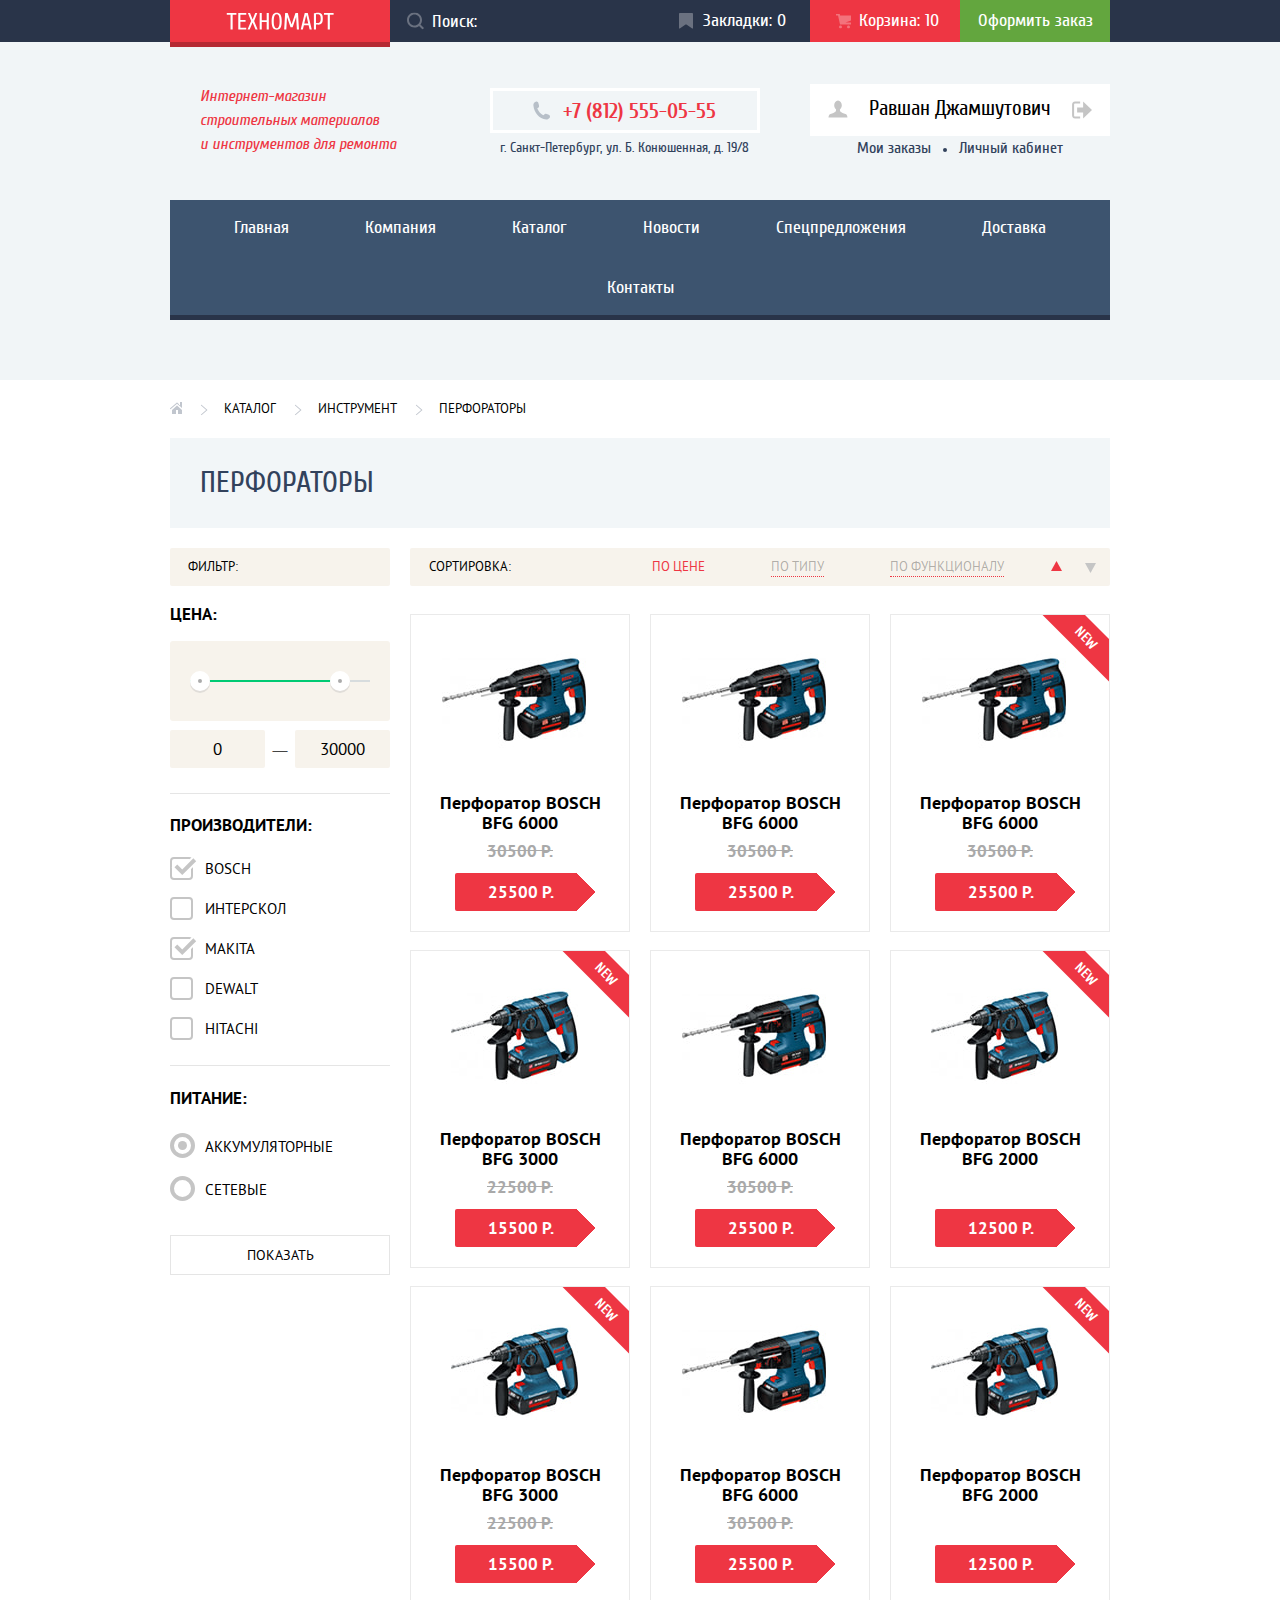
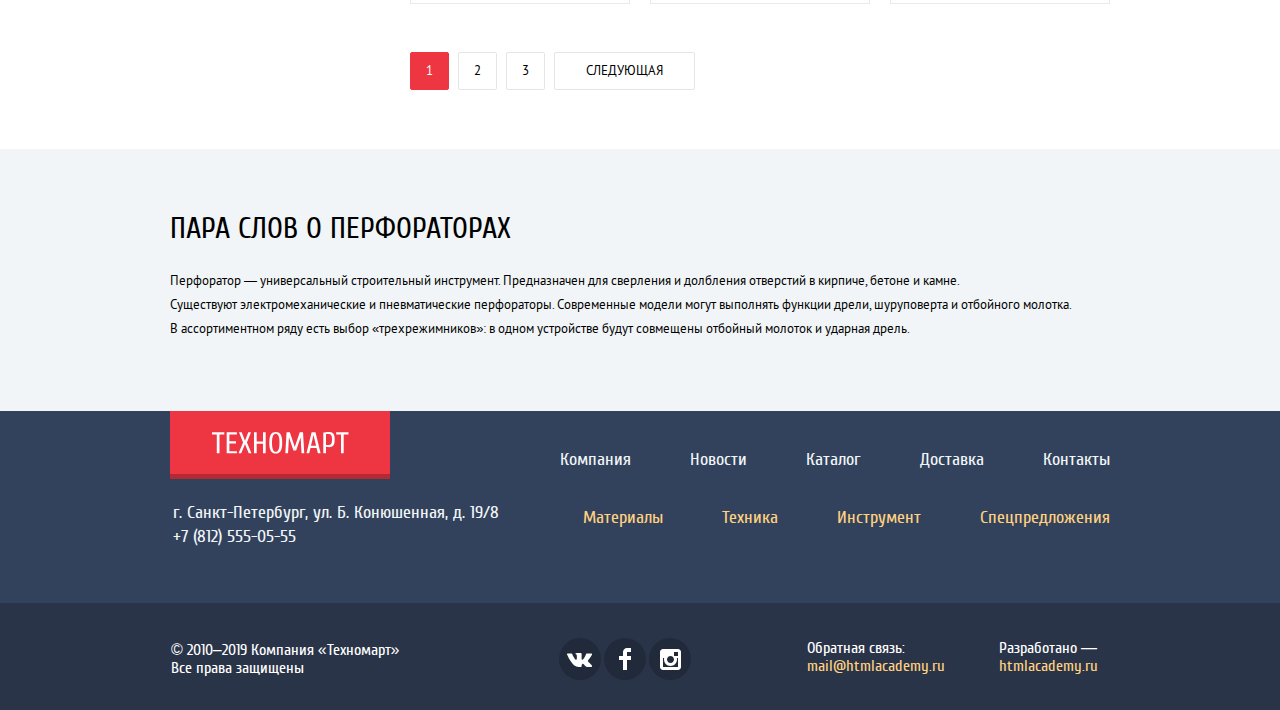
==== commit 5fef62b8: "поправил скрипты и стили" ====
--- a/catalog.html
+++ b/catalog.html
@@ -531,6 +531,6 @@
         </li>
       </ul>
     </div>
-    <script src="js/min/global.js" type="module"></script>
+    <script src="js/min/global.js"></script>
   </body>
 </html>
--- a/css/style.min.css
+++ b/css/style.min.css
@@ -1 +1 @@
-@-webkit-keyframes bounce{0%{-webkit-transform:translateY(-2000px);transform:translateY(-2000px)}70%{-webkit-transform:translateY(30px);transform:translateY(30px)}90%{-webkit-transform:translateY(-10px);transform:translateY(-10px)}to{-webkit-transform:translateY(0);transform:translateY(0)}}@keyframes bounce{0%{-webkit-transform:translateY(-2000px);transform:translateY(-2000px)}70%{-webkit-transform:translateY(30px);transform:translateY(30px)}90%{-webkit-transform:translateY(-10px);transform:translateY(-10px)}to{-webkit-transform:translateY(0);transform:translateY(0)}}@-webkit-keyframes shake{0%,to{-webkit-transform:translateX(0);transform:translateX(0)}10%,30%,50%,70%,90%{-webkit-transform:translateX(-10px);transform:translateX(-10px)}20%,40%,60%,80%{-webkit-transform:translateX(10px);transform:translateX(10px)}}@keyframes shake{0%,to{-webkit-transform:translateX(0);transform:translateX(0)}10%,30%,50%,70%,90%{-webkit-transform:translateX(-10px);transform:translateX(-10px)}20%,40%,60%,80%{-webkit-transform:translateX(10px);transform:translateX(10px)}}@font-face{src:url(../fonts/cuprum.woff2) format("woff2"),url(../fonts/cuprum.woff) format("woff");font-family:"Cuprum";font-weight:400;font-style:normal;font-display:swap}@font-face{src:url(../fonts/cuprumitalic.woff2) format("woff2"),url(../fonts/cuprumitalic.woff) format("woff");font-family:"Cuprum";font-weight:400;font-style:italic;font-display:swap}@font-face{src:url(../fonts/cuprumbold.woff2) format("woff2"),url(../fonts/cuprumbold.woff) format("woff");font-family:"Cuprum";font-weight:700;font-style:normal;font-display:swap}@font-face{src:url(../fonts/cuprumbolditalic.woff2) format("woff2"),url(../fonts/cuprumbolditalic.woff) format("woff");font-family:"Cuprum";font-weight:700;font-style:italic;font-display:swap}@font-face{src:url(../fonts/ptsans.woff2) format("woff2"),url(../fonts/ptsans.woff) format("woff");font-family:"PT Sans";font-weight:400;font-style:normal;font-display:swap}@font-face{src:url(../fonts/ptsansbold.woff2) format("woff2"),url(../fonts/ptsansbold.woff) format("woff");font-family:"PT Sans";font-weight:700;font-style:normal;font-display:swap}:root{--color-white:#fff;--color-black:#000;--color-basic-green:#63a63e;--color-basic-green-light:#00ca74;--color-basic-green-darker:#518534;--color-basic-green-extra-dark:#367315;--color-basic-red:#ee3643;--color-basic-red-darker:#ca2c37;--color-basic-red-extra-dark:#ba2732;--color-basic-blue:#3d546f;--color-basic-blue-darker:#32425c;--color-basic-blue-dark:#293449;--color-basic-blue-extra-dark:#1d2739;--color-basic-gray:#c5c5c5;--color-basic-gray-darker:#a9a9a9;--color-basic-lightgray:#f3f7f8;--color-basic-lightgray-lighter:#f1f5f7;--color-special-yellow:#ffbf47;--color-special-lightyellow:#ffd180;--color-special-blue:#3bbce3;--color-special-lilac:#dc91d8;--color-special-lightgreen:#8ed78f;--color-success:#5fbb2d;--color-warning:#ffbf47;--color-error:#ba2732;--color-border-gray:#eaeaea;--color-border-gray-darker:#e5e5e5;--color-social-bg:#212a3a;--color-gray-dark:#444;--color-dark:#161d29;--color-section-header-bg:#f9f5f0;--color-section-topline-bg:#f7f3ec;--color-catalog-header-bg:#f2f6f8;--color-modal-button-bg:#f4f4f4;--color-range-scale-bg:#d7dcde;--color-range-control-bg:#ababab;--color-text-primary:var(--color-black);--color-text-secondary:var(--color-white);--color-text-dark:var(--color-basic-blue-darker);--color-text-light:var(--color-basic-lightgray-lighter);--color-text-accent:var(--color-basic-red);--color-text-accent-secondary:var(--color-special-lightyellow);--color-shadow-primary:rgba(0, 0, 0, 0.15);--color-half-opacity:rgba(255, 255, 255, 0.5);--font-primary:"Cuprum", "Arial", sans-serif;--font-secondary:"PT Sans", "Trebuchet MS", sans-serif}.page,.page-body{margin:0;padding:0;height:100%;-webkit-box-sizing:border-box;box-sizing:border-box}*,::after,::before{-webkit-box-sizing:inherit;box-sizing:inherit}.page-body{display:-ms-grid;display:grid;-ms-grid-rows:-webkit-min-content 1fr -webkit-min-content;-ms-grid-rows:min-content 1fr min-content;grid-template-rows:-webkit-min-content 1fr -webkit-min-content;grid-template-rows:min-content 1fr min-content;min-width:960px;font-family:var(--font-primary);font-weight:400;font-size:18px;line-height:24px;color:var(--color-text-primary);background-color:var(--color-white)}a{text-decoration:none}img{height:auto;max-width:100%}input{font:inherit}.visually-hidden{position:absolute;overflow:hidden;border:0;padding:0;width:1px;height:1px;clip:rect(1px,1px,1px,1px)}.container{margin:0 auto;max-width:940px}.logo{--color-box-shadow:rgba(0, 0, 0, 0.24);display:-webkit-box;display:-ms-flexbox;display:flex;-webkit-box-align:center;-ms-flex-align:center;align-items:center;-webkit-box-pack:center;-ms-flex-pack:center;justify-content:center;width:220px;height:47px;min-width:220px;-webkit-box-shadow:inset 0 -5px 0 var(--color-box-shadow);box-shadow:inset 0 -5px 0 var(--color-box-shadow);background-color:var(--color-basic-red)}.logo__image{margin-top:-5px}.logo:active{background-color:var(--color-basic-red-extra-dark)}.marker-new{position:absolute;right:0;top:0;z-index:5;padding:7px 0 4px;width:100px;height:30px;font-family:var(--font-primary);font-size:14px;line-height:18px;text-align:center;text-transform:uppercase;color:var(--color-text-secondary);background-color:var(--color-basic-red);-webkit-transform:rotate(45deg) translate(25px,-14px);transform:rotate(45deg) translate(25px,-14px)}.section-header{display:-webkit-box;display:-ms-flexbox;display:flex;-webkit-box-align:center;-ms-flex-align:center;align-items:center;-webkit-box-pack:justify;-ms-flex-pack:justify;justify-content:space-between;padding:25px 14px 26px 28px;background-color:var(--color-section-header-bg)}.section-title{margin:0;font-family:var(--font-primary);font-weight:400;font-size:30px;line-height:1;text-transform:uppercase;color:var(--color-text-primary)}.section-title--blue{color:var(--color-text-dark)}.section-desc{margin:0;font-family:var(--font-secondary);font-size:13px;line-height:24px}.btn,.section-topline{line-height:18px;text-transform:uppercase}.section-topline{border-radius:2px;padding:10px 14px 10px 18px;height:38px;font-family:var(--font-secondary);font-size:13px;background-color:var(--color-section-topline-bg)}.btn{vertical-align:middle;border:0;padding:10px;font-family:var(--font-primary);font-size:14px;text-align:center;background-color:transparent;cursor:pointer}.btn--primary{color:var(--color-text-secondary);background-color:var(--color-basic-red)}.btn--primary:hover{background-color:var(--color-basic-red-darker)}.btn--primary:active{background-color:var(--color-basic-red-extra-dark)}.btn--popular{min-width:192px}.btn--category{--color-bg:rgba(255, 255, 255, 0.3);display:inline-block;min-width:135px;color:var(--color-text-secondary);background-color:var(--color-bg)}.btn--category:hover{--color-bg:rgba(197, 197, 197, 0.3)}.btn--category:active{--color-bg:rgba(169, 169, 169, 0.3)}.btn--bookmarks,.btn--buy{border-radius:2px;min-width:135px}.btn--buy{--color-box-shadow:var(--color-basic-green-extra-dark);position:relative;margin-bottom:10px;padding-left:25px;-webkit-box-shadow:inset 0 -3px 0 var(--color-box-shadow);box-shadow:inset 0 -3px 0 var(--color-box-shadow);color:var(--color-text-secondary);background-color:var(--color-basic-green)}.btn--buy::before{content:"";position:absolute;left:30px;top:10px;width:15px;height:15px;background-image:url(../img/icons/icon-cart.svg);background-position:50% 50%;background-repeat:no-repeat;opacity:.3}.btn--buy:hover{background-color:var(--color-success)}.btn--buy:active{background-color:var(--color-basic-green-darker)}.btn--bookmarks{border:2px solid var(--color-basic-green);padding-bottom:8px;color:var(--color-text-dark);background-color:transparent}.btn--bookmarks:hover{border-color:var(--color-basic-blue-darker)}.btn--bookmarks:active{opacity:.5}.btn--slider{position:absolute;left:24px;bottom:27px;min-width:192px}.btn-tabs,.btn-tabs:hover{color:var(--color-text-secondary)}.btn-tabs{display:block;padding:14px 22px 17px;width:100%;-webkit-box-shadow:0 1px 0 var(--color-basic-blue-dark),inset 0 1px 0 #405069;box-shadow:0 1px 0 var(--color-basic-blue-dark),inset 0 1px 0 #405069;font-size:21px;line-height:30px;text-align:left;text-transform:none;background-color:var(--color-basic-blue-darker)}.btn-tabs:hover{background-color:var(--color-basic-blue-dark)}.btn-tabs--current,.btn-tabs--current:hover{-webkit-box-shadow:0 1px 0 var(--color-white);box-shadow:0 1px 0 var(--color-white);color:var(--color-text-dark);background-color:var(--color-white)}.btn--company{display:inline-block;margin-top:auto;min-width:220px}.btn--contacts{width:100%}.btn--service{display:inline-block;margin-top:26px;border-radius:2px;min-width:195px;text-align:center}.btn--submit{min-width:460px}.btn--resume{min-width:192px;background-color:var(--color-white)}.btn--filters,.btn--pagination{border:1px solid var(--color-border-gray-darker);background-color:var(--color-white)}.btn--filters{width:100%;font-family:var(--font-secondary)}.btn--pagination{display:block;border-radius:2px;padding:10px 15px;min-width:38px;font:inherit;font-size:13px;line-height:16px;color:var(--color-text-primary)}.btn--pagination-next{padding:10px 31px}.btn--pagination:hover{border-color:var(--color-basic-gray)}.btn--pagination-current,.btn--pagination:active{border-color:var(--color-basic-red)}.btn--pagination-current{color:var(--color-text-secondary);background-color:var(--color-basic-red)}.btn--order{display:block;min-width:192px}.main-header{padding-bottom:60px;background-color:var(--color-basic-lightgray-lighter)}.main-header__top{height:42px;color:var(--color-text-secondary);background-color:var(--color-basic-blue-dark)}.main-header__top .container{display:-webkit-box;display:-ms-flexbox;display:flex;-ms-flex-wrap:wrap;flex-wrap:wrap}.search-form{position:relative}.main-header__search-form{width:270px;height:42px}.search-form__input{display:block;border:0;padding:0 17px 0 42px;width:100%;height:100%;background-color:transparent}.search-form__icon{position:absolute;left:17px;top:50%;width:17px;height:17px;fill:var(--color-white);opacity:.3;-webkit-transform:translateY(-50%);transform:translateY(-50%)}.search-form:hover .search-form__icon,.user-nav__link:hover::before{opacity:1}.search-form__input::-webkit-input-placeholder{color:var(--color-text-secondary)}.search-form__input::-moz-placeholder{color:var(--color-text-secondary)}.search-form__input:-ms-input-placeholder{color:var(--color-text-secondary)}.search-form__input::-ms-input-placeholder{color:var(--color-text-secondary)}.search-form__input::placeholder{color:var(--color-text-secondary)}.search-form__input:focus{background-color:var(--color-white)}.search-form__input:focus+.search-form__icon{fill:var(--color-basic-red);opacity:1}.user-nav{display:-webkit-box;display:-ms-flexbox;display:flex;-ms-flex-wrap:wrap;flex-wrap:wrap;list-style:none;margin:0 0 0 auto;padding:0}.user-nav__item{height:42px}.user-nav__link{position:relative;display:block;padding:0 10px;height:100%;min-width:150px;line-height:42px;color:inherit}.user-nav__link--has-items{background-color:var(--color-basic-red)}.user-nav__link--bookmarks{padding-left:43px}.user-nav__link--cart{padding-left:49px}.user-nav__link--order{text-align:center}.user-nav__link--order,.user-nav__link--order:active{background-color:var(--color-basic-green)}.user-nav__link::before{content:"";position:absolute;top:50%;display:block;background-position:50% 50%;background-repeat:no-repeat;opacity:.3;-webkit-transform:translateY(-50%);transform:translateY(-50%)}.user-nav__link--bookmarks::before{left:19px;width:14px;height:16px;background-image:url(../img/icons/icon-bookmark.svg)}.user-nav__link--cart::before{left:26px;width:15px;height:15px;background-image:url(../img/icons/icon-cart.svg)}.user-nav__link:active{color:var(--color-half-opacity);background-color:var(--color-dark)}.user-nav__link:active::before{opacity:.3}.user-nav__link--order:hover{background-color:var(--color-success)}.main-header__middle{display:-webkit-box;display:-ms-flexbox;display:flex;-ms-flex-wrap:wrap;flex-wrap:wrap;padding:42px 0 40px 30px}.main-header__lead{margin-right:93px;max-width:197px;font-size:16px;line-height:24px;color:var(--color-text-accent)}.main-header__contacts{list-style:none;margin:0;padding:4px 0 0}.main-header__phone{display:-webkit-box;display:-ms-flexbox;display:flex;-webkit-box-align:center;-ms-flex-align:center;align-items:center;-webkit-box-pack:center;-ms-flex-pack:center;justify-content:center;margin-bottom:3px;border:3px solid var(--color-white);padding-left:29px;width:270px;min-height:45px;max-width:270px;font-weight:700;font-size:21px;line-height:30px;color:var(--color-text-accent);background-image:url(../img/icons/icon-phone.svg);background-position:39px 50%;background-size:19px 19px;background-repeat:no-repeat}.main-header__address{padding-left:10px;max-width:270px;font-style:normal;font-size:14px;line-height:24px;color:var(--color-text-dark)}.login{display:-webkit-box;display:-ms-flexbox;display:flex;-ms-flex-wrap:wrap;flex-wrap:wrap;-webkit-box-align:start;-ms-flex-align:start;align-items:flex-start;margin-left:auto;padding-top:4px;max-width:280px;font-size:21px;line-height:1;color:var(--color-text-primary)}.login__link{position:relative;display:-webkit-inline-box;display:-ms-inline-flexbox;display:inline-flex;-webkit-box-align:center;-ms-flex-align:center;align-items:center;padding:0 10px;min-width:120px;min-height:45px;color:inherit;background-color:var(--color-white)}.login-icon{position:absolute;top:12px}.login-icon--login{left:19px}.login__link:not(:nth-child(2n)){margin-right:10px}.login__link--login{padding-left:44px}.login__link--sign{-webkit-box-pack:center;-ms-flex-pack:center;justify-content:center;min-width:150px}.login__link:hover{color:var(--color-text-accent)}.login__link:hover .login-icon__path{fill:var(--color-basic-blue)}.login__link:active{color:var(--color-basic-gray)}.login__link:active .login-icon__path{fill:var(--color-basic-gray)}.profile{margin-left:auto}.profile__top{position:relative;padding:14px;min-width:300px;min-height:45px;text-align:center;background-color:var(--color-white)}.profile__name{position:relative;margin-right:16px;margin-left:auto;padding-left:41px;font-size:21px;line-height:1;color:inherit}.profile__name .profile-icon{position:absolute;left:0;top:4px;width:20px;height:18px}.profile__logout:hover .logout-icon__path,.profile__name:hover .profile-icon__path{fill:var(--color-basic-blue)}.profile__logout{display:inline-block;vertical-align:middle;width:20px;height:17px;-webkit-transform:translateY(3px);transform:translateY(3px)}.profile__name:active{color:var(--color-basic-gray)}.profile__nav{display:-webkit-box;display:-ms-flexbox;display:flex;-ms-flex-wrap:wrap;flex-wrap:wrap;-webkit-box-pack:center;-ms-flex-pack:center;justify-content:center;list-style:none;margin:0 auto;padding:0;max-width:280px}.profile__item:not(:last-child){position:relative;margin-right:28px}.profile__item:not(:last-child)::after{content:"";position:absolute;right:-16px;top:50%;border-radius:50%;width:4px;height:4px;background-color:var(--color-basic-blue-darker)}.profile__link{font-size:16px;line-height:18px;color:var(--color-text-dark)}.profile__link:hover{color:var(--color-text-accent)}.profile__link:active{color:var(--color-basic-gray)}.main-nav{--color-box-shadow:var(--color-basic-blue-dark);padding:0 26px;-webkit-box-shadow:inset 0 -5px 0 var(--color-box-shadow);box-shadow:inset 0 -5px 0 var(--color-box-shadow);color:var(--color-text-secondary);background-color:var(--color-basic-blue)}.main-nav__list{display:-webkit-box;display:-ms-flexbox;display:flex;-ms-flex-wrap:wrap;flex-wrap:wrap;-webkit-box-align:center;-ms-flex-align:center;align-items:center;list-style:none;margin:0;padding:0}.main-nav__item{-webkit-box-flex:1;-ms-flex-positive:1;flex-grow:1;text-align:center}.main-nav__link{display:block;padding:16px 28px 20px;height:100%;color:inherit}.main-nav__link:hover{background-color:var(--color-basic-blue-dark)}.main-nav__link:active{--color-box-shadow:var(--color-basic-blue-dark);-webkit-box-shadow:inset 0 -5px 0 var(--color-box-shadow);box-shadow:inset 0 -5px 0 var(--color-box-shadow);color:var(--color-half-opacity);background-color:var(--color-basic-blue-extra-dark)}.breadcrumbs{display:-webkit-box;display:-ms-flexbox;display:flex;-ms-flex-wrap:wrap;flex-wrap:wrap;list-style:none;padding:20px 0;font-family:var(--font-secondary);font-size:13px;line-height:18px;text-transform:uppercase;color:var(--color-text-primary)}.breadcrumbs__item{position:relative}.breadcrumbs__item:not(:last-child){padding-right:42px}.breadcrumbs__link{color:inherit}.breadcrumbs__link--home{display:block;height:100%;min-width:12px;background-image:url(../img/icons/icon-home.svg);background-position:0 2px;background-size:14px 12px;background-repeat:no-repeat}.breadcrumbs__item:not(:last-child)::after{content:"";position:absolute;right:16px;top:4px;width:8px;height:12px;background-image:url(../img/icons/arrow-small.svg);background-position:50% 50%;background-repeat:no-repeat}.categories{padding:59px 0;color:var(--color-text-secondary)}.categories__list{display:-ms-grid;display:grid;-ms-flex-line-pack:start;align-content:start;-ms-grid-columns:1fr 20px 1fr 20px 1fr;grid-template-columns:repeat(3,1fr);list-style:none;margin:0;padding:0;gap:20px}.categories__item{position:relative;-ms-flex-item-align:start;-ms-grid-row-align:start;align-self:start;overflow:hidden;padding:20px 22px 21px;width:300px;height:100%;min-height:123px;background-position:191px 50%;background-repeat:no-repeat}.categories__item--materials{background-image:url(../img/categories/icon-paint.svg);background-position:213px 31px;background-color:var(--color-special-yellow)}.categories__item--tools{background-image:url(../img/categories/icon-drill.svg);background-position:194px 34px;background-color:var(--color-special-blue)}.categories__item--technics{background-image:url(../img/categories/icon-tractor.svg);background-position-y:31px;background-color:var(--color-special-lilac)}.categories__item--sales{background-image:url(../img/categories/icon-sales.svg);background-position:196px 26px;background-color:var(--color-special-lightgreen)}.categories__item--shipping{background-image:url(../img/categories/icon-truck.svg);background-position-y:32px;background-color:var(--color-special-yellow)}.category__title{margin:0 0 14px;max-width:150px;font-size:24px;line-height:30px}.categories__slider{-ms-grid-column:1;-ms-grid-column-span:2;grid-column:1/span 2;-ms-grid-row:2;-ms-grid-row-span:2;grid-row:2/span 2}.slider{position:relative;height:266px;max-width:620px;color:var(--color-text-secondary)}.slider__slides{list-style:none;margin:0;padding:0}.slider__slide{position:relative;display:none;background-color:var(--color-basic-blue)}.slider__slide--current{display:block}.slide__header{position:absolute;left:0;top:0;padding:23px 24px 16px;width:100%;background-color:rgba(0,0,0,.25)}.slide__title{margin:0 0 5px;font-size:36px;line-height:1;text-transform:uppercase}.slide__slogan{margin:0;font-size:18px;line-height:24px}.slide__image{display:block;-o-object-fit:contain;object-fit:contain}.slider__control{position:absolute;bottom:104px;border:0;width:22px;height:40px;background-image:url(../img/icons/arrow-normal.svg);background-position:50% 50%;background-repeat:no-repeat;background-color:transparent;cursor:pointer}.slider__control--prev{left:24px}.slider__control--next{right:20px;-webkit-transform:rotateY(180deg);transform:rotateY(180deg)}.slider__pagination{position:absolute;left:50%;bottom:36px;display:-webkit-box;display:-ms-flexbox;display:flex;-webkit-box-align:center;-ms-flex-align:center;align-items:center;list-style:none;margin:0;padding:0;-webkit-transform:translateX(-50%);transform:translateX(-50%)}.slider__pagination-item:not(:last-child){margin-right:10px}.slider__pagination-btn{position:relative;display:block;border:0;border-radius:50%;padding:0;width:10px;height:10px;background-color:var(--color-white);cursor:pointer}.slider__pagination-btn--current::before{content:"";position:absolute;left:2px;top:2px;border-radius:50%;width:6px;height:6px;background-color:var(--color-basic-red)}.popular-products__list{display:-ms-grid;display:grid;-ms-grid-columns:1fr 20px 1fr 20px 1fr 20px 1fr;grid-template-columns:repeat(4,1fr);list-style:none;margin:0;padding:20px 0 70px;gap:20px}.product{--preview-height:164px;position:relative;display:-webkit-box;display:-ms-flexbox;display:flex;-webkit-box-orient:vertical;-webkit-box-direction:normal;-ms-flex-direction:column;flex-direction:column;overflow:hidden;border:1px solid var(--color-border-gray);padding:0 17px 20px;width:220px;height:100%;min-height:318px;font-family:var(--font-secondary);font-weight:700;font-size:17px;line-height:18px;text-align:center;background-color:var(--color-white)}.product:focus-within .product__actions,.product:hover .product__actions{display:block}.product__preview{display:-webkit-box;display:-ms-flexbox;display:flex;-webkit-box-align:center;-ms-flex-align:center;align-items:center;-webkit-box-pack:center;-ms-flex-pack:center;justify-content:center;margin-bottom:14px;padding-top:5px;padding-right:12px;height:var(--preview-height)}.product__image{-o-object-fit:contain;object-fit:contain}.product__actions{position:absolute;left:0;top:0;display:none;padding-top:38px;width:100%;height:var(--preview-height);background-color:var(--color-white)}.product__title{margin:0 0 9px;font-size:18px;line-height:20px}.product__price-prev{margin-bottom:13px;color:var(--color-basic-gray-darker)}.product__price{margin:auto auto 0 27px;border-radius:2px;padding:10px 33px;min-width:141px;min-height:38px;max-width:100%;text-align:left;color:var(--color-text-secondary);background:linear-gradient(-45deg,var(--color-white) 14px,transparent 14px),linear-gradient(-135deg,var(--color-white) 14px,transparent 14px),var(--color-basic-red)}.popular-brands__item:hover,.product:hover{--color-box-shadow:var(--color-shadow-primary);-webkit-box-shadow:0 4px 20px var(--color-box-shadow);box-shadow:0 4px 20px var(--color-box-shadow)}.popular-brands__header{padding-right:19px}.popular-brands__list{display:-ms-grid;display:grid;-ms-grid-columns:1fr 20px 1fr 20px 1fr 20px 1fr;grid-template-columns:repeat(4,1fr);list-style:none;margin:0;padding:20px 0 70px;gap:20px}.popular-brands__item{border:1px solid var(--color-basic-lightgray-lighter);width:220px;height:145px}.popular-brand__link{display:-webkit-box;display:-ms-flexbox;display:flex;-webkit-box-align:center;-ms-flex-align:center;align-items:center;-webkit-box-pack:center;-ms-flex-pack:center;justify-content:center;height:100%}.popular-brand__image{-o-object-fit:contain;object-fit:contain}.popular-brand__link:active{opacity:.5}.services{padding-top:66px;font-family:var(--font-secondary);font-size:13px;line-height:24px;background-color:var(--color-basic-lightgray-lighter)}.services__container{display:-ms-grid;display:grid;-ms-grid-columns:300px 20px 1fr;grid-template-columns:300px 1fr;gap:20px}.services__tab{display:none;grid-column:2/-1;padding-bottom:50px;min-height:283px;background-position:100% 20px;background-repeat:no-repeat}.services__tab--shipping{background-image:url(../img/services/shipping.png)}.services__tab--guarantee{background-image:url(../img/services/guarantee.png)}.services__tab--credit{background-image:url(../img/services/credit.png)}.services__tab--current{display:block}.services__info{grid-column:1/-1;margin-bottom:51px}.services__title{margin-bottom:23px}.services__switches{position:relative;list-style:none;margin:0;padding:3px 0 50px;width:240px}.services__switches::after{content:"";position:absolute;right:0;top:-49px;width:10px;height:280px;background-image:url(../img/services/switches-shadow.png);background-repeat:no-repeat;opacity:.25}.services__switch:not(:last-child){margin-bottom:1px}.service__title{margin:0 0 30px;max-width:330px}.service__desc{max-width:330px}.index-about{display:-webkit-box;display:-ms-flexbox;display:flex;-ms-flex-wrap:wrap;flex-wrap:wrap;-webkit-box-pack:justify;-ms-flex-pack:justify;justify-content:space-between;padding:70px 0}.company{max-width:460px}.company__desc:not(:last-of-type){margin-bottom:30px}.company__title,.contacts__title{margin-bottom:24px}.company__list{list-style:none;margin:0 0 20px;padding:1px 0 0}.company__item{position:relative;padding-left:37px}.company__item::before{content:"";position:absolute;left:0;top:12px;width:25px;height:2px;background-color:var(--color-basic-red)}.company__item:not(:last-child){margin-bottom:12px}.company__link{color:inherit}.contacts{display:-webkit-box;display:-ms-flexbox;display:flex;-webkit-box-orient:vertical;-webkit-box-direction:normal;-ms-flex-direction:column;flex-direction:column;max-width:300px}.contacts__desc{margin-bottom:35px;max-width:180px}.map-preview{margin-bottom:25px;cursor:pointer}.map-preview__image{display:block;background-color:var(--color-basic-lightgray)}.main-footer{color:var(--color-text-light);background-color:var(--color-basic-blue-darker)}.main-footer__top{display:-ms-grid;display:grid;-ms-grid-columns:auto 22px 1fr;grid-template-columns:auto 1fr;padding-bottom:54px;gap:22px}.main-footer__logo{height:68px}.footer-categories,.footer-nav{display:-webkit-box;display:-ms-flexbox;display:flex;-ms-flex-wrap:wrap;flex-wrap:wrap;justify-self:end;grid-column:2/-1;list-style:none;margin:0;padding:0}.footer-nav{padding-top:37px}.footer-categories__item:not(:last-child),.footer-nav__item:not(:last-child){margin-right:59px}.footer-nav__link{color:inherit}.footer-categories{padding-top:5px}.footer-contacts{padding-left:3px}.footer-contacts__phone{color:inherit}.footer-contacts__address{font-style:normal}.footer-categories__link{color:var(--color-text-accent-secondary)}.footer-categories__link:hover,.footer-nav__link:hover{text-decoration:underline}.footer-categories__link:active,.footer-nav__link:active{opacity:.5}.main-footer__bottom{padding:34px 0 29px;font-size:16px;line-height:18px;color:var(--color-text-secondary);background-color:var(--color-basic-blue-dark)}.main-footer__bottom .container{display:-webkit-box;display:-ms-flexbox;display:flex;-ms-flex-wrap:wrap;flex-wrap:wrap;-webkit-box-pack:justify;-ms-flex-pack:justify;justify-content:space-between}.footer-copy{margin:0 159px 0 0;padding-top:4px;padding-left:1px}.footer-socials{display:-webkit-box;display:-ms-flexbox;display:flex;-ms-flex-wrap:wrap;flex-wrap:wrap;-webkit-box-align:center;-ms-flex-align:center;align-items:center;-webkit-box-pack:justify;-ms-flex-pack:justify;justify-content:space-between;list-style:none;margin:0;padding:0;width:134px}.footer-socials__item{padding:1px;width:44px;height:44px}.footer-socials__link{display:block;border-radius:50%;width:100%;height:100%;background-position:50% 50%;background-repeat:no-repeat;background-color:var(--color-social-bg)}.footer-socials__link--vk{background-image:url(../img/icons/icon-vk.svg)}.footer-socials__link--fb{background-image:url(../img/icons/icon-fb.svg)}.footer-socials__link--inst{background-image:url(../img/icons/icon-insta.svg)}.footer-socials__link:active,.footer-socials__link:hover{background-color:var(--color-basic-red)}.footer-mail{padding-top:2px}.footer-credits{margin:0;padding-top:2px}.footer-mail{margin:0 54px 0 auto}.footer-credits{-ms-grid-column-align:end;justify-self:end;padding-right:12px}.footer-link{color:var(--color-text-accent-secondary)}.footer-link:hover{text-decoration:underline}.footer-link:active{color:var(--color-text-accent)}.modal{--width:620px;--height:430px;position:fixed;left:50%;top:50%;z-index:100;display:none;margin-top:calc(var(--height)/2*-1);margin-left:calc(var(--width)/2*-1);border-top:7px solid var(--color-basic-red);width:var(--width);min-height:var(--height)}.modal--active{display:block;-webkit-animation:bounce 600ms;animation:bounce 600ms}.modal--error{-webkit-animation:shake 600ms;animation:shake 600ms}.modal__close{position:absolute;right:11px;top:10px;border:0;width:21px;height:21px;background-image:url(../img/icons/icon-close.svg);background-color:transparent;cursor:pointer}.modal-contact .modal__close{top:14px}.modal-contact{--color-box-shadow:var(--color-shadow-primary);padding-top:40px;-webkit-box-shadow:0 4px 20px var(--color-box-shadow);box-shadow:0 4px 20px var(--color-box-shadow);background-color:var(--color-white)}.contact-form__fields{display:-webkit-box;display:-ms-flexbox;display:flex;-ms-flex-wrap:wrap;flex-wrap:wrap;-webkit-box-pack:justify;-ms-flex-pack:justify;justify-content:space-between;list-style:none;margin:0 auto;padding:0 0 30px;max-width:460px}.contact-form__field:last-child{width:100%}.contact-form__label{display:block;margin-bottom:11px}.contact-form__input,.contact-form__textarea{border:2px solid var(--color-basic-gray);border-radius:2px;padding:5px 10px;font-family:var(--font-secondary);font-size:13px;line-height:24px}.contact-form__input{margin-bottom:13px;width:220px}.contact-form__textarea{width:100%;min-height:114px;resize:none}.modal-contact__button{display:-webkit-box;display:-ms-flexbox;display:flex;-webkit-box-align:center;-ms-flex-align:center;align-items:center;-webkit-box-pack:center;-ms-flex-pack:center;justify-content:center;padding:37px 0;background-color:var(--color-modal-button-bg)}.modal-cart{--color-box-shadow:rgba(41, 52, 73, 0.75);--height:282px;-webkit-box-shadow:0 20px 40px var(--color-box-shadow);box-shadow:0 20px 40px var(--color-box-shadow);text-align:center;background-color:var(--color-white)}.modal-cart__actions,.modal-cart__lead{display:-webkit-box;display:-ms-flexbox;display:flex;margin:0}.modal-cart__lead{-ms-flex-wrap:wrap;flex-wrap:wrap;-webkit-box-align:center;-ms-flex-align:center;align-items:center;padding:48px 20px 49px 81px;font-weight:700;font-size:24px;line-height:30px}.modal-cart__lead::before{content:"";display:block;margin-right:30px;width:66px;height:66px;background-image:url(../img/icons/icon-mark.svg);background-position:50% 50%;background-repeat:no-repeat}.modal-cart__actions{-webkit-box-pack:center;-ms-flex-pack:center;justify-content:center;list-style:none;padding:37px 0;background-color:var(--color-modal-button-bg)}.modal-cart__action:not(:last-child){margin-right:10px}.modal-map{--width:940px;--height:447px;-webkit-box-shadow:0 4px 20px var(--color-shadow-primary);box-shadow:0 4px 20px var(--color-shadow-primary);background-color:var(--color-white)}.modal-map iframe{border:0}.catalog{display:-ms-grid;display:grid;-ms-grid-columns:220px 20px 1fr;grid-template:-webkit-min-content 1fr/220px 1fr;grid-template:min-content 1fr/220px 1fr;grid-template-areas:"header header" "filter goods";padding-bottom:59px;gap:20px}.catalog__header{-ms-grid-row:1;-ms-grid-column:1;-ms-grid-column-span:3;grid-area:header;padding:30px;background-color:var(--color-catalog-header-bg)}.filter,.goods{-ms-grid-row:3;-ms-grid-column:3;grid-area:goods}.filter{-ms-grid-column:1;grid-area:filter;font-family:var(--font-secondary);font-size:15px;line-height:19px;text-transform:uppercase}.filter__title{margin:0;font:inherit}.filters-form__fieldset{margin:0;border:0;border-bottom:1px solid var(--color-border-gray-darker);padding:0 0 25px}.filters-form__fieldset:last-of-type{border-bottom:none;padding-bottom:34px}.filters-form__fields{list-style:none;margin:0;padding:0}.filters-form__fields--radio .filters-form__field:not(:last-child){margin-bottom:20px}.filters-form__field:not(:last-child){margin-bottom:17px}.filters-form__legend{padding-top:17px;font-weight:700;font-size:17px;line-height:30px}.filters-form__legend--price{margin-bottom:12px;padding-top:13px}.filters-form__legend--brands{margin-bottom:17px;padding-top:16px}.filters-form__legend--power{margin-bottom:22px}.range-input{display:block;border-radius:3px;padding:0 20px;width:220px;min-height:80px;background-color:var(--color-section-topline-bg)}.filters-form__range-input{margin-bottom:9px}.range-input__controls{position:relative;padding-top:39px}.range-input__scale{margin:0 auto;height:2px;background-color:var(--color-range-scale-bg)}.range-input__bar{width:152px;height:2px;background-color:var(--color-basic-green-light)}.range-input__toggle{--box-shadow-color:#e0ddd9;position:absolute;top:30px;border:8px solid #fff;border-radius:50%;padding:0;width:4px;height:4px;-webkit-box-shadow:0 2px 0 var(--box-shadow-color);box-shadow:0 2px 0 var(--box-shadow-color);-webkit-box-sizing:initial;box-sizing:initial;background-color:var(--color-range-control-bg);cursor:pointer}.range-input__toggle--min{left:0}.range-input__toggle--max{left:140px}.filters-form__text-inputs{display:-webkit-box;display:-ms-flexbox;display:flex;-webkit-box-align:center;-ms-flex-align:center;align-items:center;-webkit-box-pack:justify;-ms-flex-pack:justify;justify-content:space-between}.filters-form__text-inputs span{color:var(--color-gray-dark)}.filters-form__text-input{border:0;border-radius:2px;padding:10px;height:38px;max-width:95px;font:inherit;font-size:17px;line-height:18px;text-align:center;background-color:var(--color-section-topline-bg)}.filters-form__label{--border-color:var(--color-basic-gray);--border-color-hover:#b5b5b5;position:relative;display:block;padding:2px 0 2px 35px;cursor:pointer}.filters-form__label:active{opacity:.4}.filters-form__checkbox+.filters-form__label::after,.filters-form__checkbox+.filters-form__label::before{content:"";position:absolute;left:0;top:0;background-repeat:no-repeat}.filters-form__radio+.filters-form__label::before{left:0}.filters-form__radio+.filters-form__label::after,.filters-form__radio+.filters-form__label::before{content:"";position:absolute;background-repeat:no-repeat}.filters-form__checkbox:focus+.filters-form__label::before,.filters-form__radio:focus+.filters-form__label::before{outline:2px solid var(--color-basic-blue-dark)}.filters-form__checkbox:focus:not(:focus-visible)+.filters-form__label::before,.filters-form__radio:focus:not(:focus-visible)+.filters-form__label::before{outline:0}.filters-form__checkbox:disabled+.filters-form__label,.filters-form__radio:disabled+.filters-form__label{opacity:.3;cursor:initial}.filters-form__checkbox+.filters-form__label::before{border:2px solid var(--border-color);border-radius:4px;width:23px;height:23px;background-color:transparent}.filters-form__checkbox:hover+.filters-form__label::before{--border-color:var(--border-color-hover)}.filters-form__label .icon-checkbox-on{position:absolute;left:1px;top:-2px;display:none;width:27px;height:23px}.filters-form__label:hover .icon-checkbox-on__path{fill:var(--border-color-hover)}.filters-form__checkbox:checked+.filters-form__label .icon-checkbox-on,.filters-form__radio:checked+.filters-form__label::after{display:block}.filters-form__radio+.filters-form__label::before{top:-2px;border:4px solid var(--border-color);border-radius:50%;width:25px;height:25px}.filters-form__radio+.filters-form__label::after{left:8px;top:6px;display:none;border-radius:50%;width:9px;height:9px;background-color:var(--border-color)}.filters-form__radio:hover+.filters-form__label::after,.filters-form__radio:hover+.filters-form__label::before{--border-color:var(--border-color-hover)}.sort{display:-webkit-box;display:-ms-flexbox;display:flex;-ms-flex-wrap:wrap;flex-wrap:wrap;padding-right:4px;padding-left:19px}.sort__lead{margin:0}.sort__list{display:-webkit-box;display:-ms-flexbox;display:flex;list-style:none;margin:0 37px 0 auto}.sort__item:not(:last-child){margin-right:66px}.sort__category{--color-text:rgba(0, 0, 0, 0.3);border:0;border-bottom:1px dotted var(--color-basic-red);padding:0;font:inherit;text-transform:uppercase;color:var(--color-text);background-color:transparent;cursor:pointer}.sort__category--current{--color-text:var(--color-text-accent);border-bottom:none}.sort__category:not(.sort__category--current):hover{--color-text:var(--color-text-primary);border-bottom:1px solid var(--color-basic-red)}.sort__controls{margin-top:-10px}.sort__control{border:0;padding:0 10px;height:38px;background-color:transparent;cursor:pointer}.sort__control--down{-webkit-transform:rotate(180deg);transform:rotate(180deg)}.sort__control:not(.sort__control--current):hover .sort__control-icon{fill:var(--color-black)}.sort__control-icon{fill:var(--color-basic-gray)}.sort__control--current .sort__control-icon{fill:var(--color-basic-red)}.pagination,.products{list-style:none;margin:0}.products{display:-ms-grid;display:grid;-ms-grid-columns:1fr 20px 1fr 20px 1fr;grid-template-columns:repeat(3,1fr);padding:28px 0 48px;gap:18px 20px}.pagination{display:-webkit-box;display:-ms-flexbox;display:flex;-ms-flex-wrap:wrap;flex-wrap:wrap;padding:0;font-family:var(--font-secondary)}.pagination__item:not(:last-child){margin-right:9px}.about{padding:65px 0 70px;background-color:var(--color-basic-lightgray-lighter)}.about__desc{max-width:907px}.about__title{margin-bottom:25px}
+@-webkit-keyframes bounce{0%{-webkit-transform:translateY(-2000px);transform:translateY(-2000px)}70%{-webkit-transform:translateY(30px);transform:translateY(30px)}90%{-webkit-transform:translateY(-10px);transform:translateY(-10px)}to{-webkit-transform:translateY(0);transform:translateY(0)}}@keyframes bounce{0%{-webkit-transform:translateY(-2000px);transform:translateY(-2000px)}70%{-webkit-transform:translateY(30px);transform:translateY(30px)}90%{-webkit-transform:translateY(-10px);transform:translateY(-10px)}to{-webkit-transform:translateY(0);transform:translateY(0)}}@-webkit-keyframes shake{0%,to{-webkit-transform:translateX(0);transform:translateX(0)}10%,30%,50%,70%,90%{-webkit-transform:translateX(-10px);transform:translateX(-10px)}20%,40%,60%,80%{-webkit-transform:translateX(10px);transform:translateX(10px)}}@keyframes shake{0%,to{-webkit-transform:translateX(0);transform:translateX(0)}10%,30%,50%,70%,90%{-webkit-transform:translateX(-10px);transform:translateX(-10px)}20%,40%,60%,80%{-webkit-transform:translateX(10px);transform:translateX(10px)}}@font-face{src:url(../fonts/cuprum.woff2) format("woff2"),url(../fonts/cuprum.woff) format("woff");font-family:"Cuprum";font-weight:400;font-style:normal;font-display:swap}@font-face{src:url(../fonts/cuprumitalic.woff2) format("woff2"),url(../fonts/cuprumitalic.woff) format("woff");font-family:"Cuprum";font-weight:400;font-style:italic;font-display:swap}@font-face{src:url(../fonts/cuprumbold.woff2) format("woff2"),url(../fonts/cuprumbold.woff) format("woff");font-family:"Cuprum";font-weight:700;font-style:normal;font-display:swap}@font-face{src:url(../fonts/cuprumbolditalic.woff2) format("woff2"),url(../fonts/cuprumbolditalic.woff) format("woff");font-family:"Cuprum";font-weight:700;font-style:italic;font-display:swap}@font-face{src:url(../fonts/ptsans.woff2) format("woff2"),url(../fonts/ptsans.woff) format("woff");font-family:"PT Sans";font-weight:400;font-style:normal;font-display:swap}@font-face{src:url(../fonts/ptsansbold.woff2) format("woff2"),url(../fonts/ptsansbold.woff) format("woff");font-family:"PT Sans";font-weight:700;font-style:normal;font-display:swap}:root{--color-white:#fff;--color-black:#000;--color-basic-green:#63a63e;--color-basic-green-light:#00ca74;--color-basic-green-darker:#518534;--color-basic-green-extra-dark:#367315;--color-basic-red:#ee3643;--color-basic-red-darker:#ca2c37;--color-basic-red-extra-dark:#ba2732;--color-basic-blue:#3d546f;--color-basic-blue-darker:#32425c;--color-basic-blue-dark:#293449;--color-basic-blue-extra-dark:#1d2739;--color-basic-gray:#c5c5c5;--color-basic-gray-darker:#a9a9a9;--color-basic-lightgray:#f3f7f8;--color-basic-lightgray-lighter:#f1f5f7;--color-special-yellow:#ffbf47;--color-special-lightyellow:#ffd180;--color-special-blue:#3bbce3;--color-special-lilac:#dc91d8;--color-special-lightgreen:#8ed78f;--color-success:#5fbb2d;--color-warning:#ffbf47;--color-error:#ba2732;--color-border-gray:#eaeaea;--color-border-gray-darker:#e5e5e5;--color-social-bg:#212a3a;--color-gray-dark:#444;--color-dark:#161d29;--color-section-header-bg:#f9f5f0;--color-section-topline-bg:#f7f3ec;--color-catalog-header-bg:#f2f6f8;--color-modal-button-bg:#f4f4f4;--color-range-scale-bg:#d7dcde;--color-range-control-bg:#ababab;--color-text-primary:var(--color-black);--color-text-secondary:var(--color-white);--color-text-dark:var(--color-basic-blue-darker);--color-text-light:var(--color-basic-lightgray-lighter);--color-text-accent:var(--color-basic-red);--color-text-accent-secondary:var(--color-special-lightyellow);--color-shadow-primary:rgba(0, 0, 0, 0.15);--color-half-opacity:rgba(255, 255, 255, 0.5);--font-primary:"Cuprum", "Arial", sans-serif;--font-secondary:"PT Sans", "Trebuchet MS", sans-serif}.page,.page-body{margin:0;padding:0;height:100%;-webkit-box-sizing:border-box;box-sizing:border-box}*,::after,::before{-webkit-box-sizing:inherit;box-sizing:inherit}*:focus:not(:focus-visible){outline: none}.page-body{display:-ms-grid;display:grid;-ms-grid-rows:-webkit-min-content 1fr -webkit-min-content;-ms-grid-rows:min-content 1fr min-content;grid-template-rows:-webkit-min-content 1fr -webkit-min-content;grid-template-rows:min-content 1fr min-content;min-width:960px;font-family:var(--font-primary);font-weight:400;font-size:18px;line-height:24px;color:var(--color-text-primary);background-color:var(--color-white)}a{text-decoration:none}img{height:auto;max-width:100%}input{font:inherit}.visually-hidden{position:absolute;overflow:hidden;border:0;padding:0;width:1px;height:1px;clip:rect(1px,1px,1px,1px)}.container{margin:0 auto;max-width:940px}.logo{--color-box-shadow:rgba(0, 0, 0, 0.24);display:-webkit-box;display:-ms-flexbox;display:flex;-webkit-box-align:center;-ms-flex-align:center;align-items:center;-webkit-box-pack:center;-ms-flex-pack:center;justify-content:center;width:220px;height:47px;min-width:220px;-webkit-box-shadow:inset 0 -5px 0 var(--color-box-shadow);box-shadow:inset 0 -5px 0 var(--color-box-shadow);background-color:var(--color-basic-red)}.logo__image{margin-top:-5px}.logo:active{background-color:var(--color-basic-red-extra-dark)}.marker-new{position:absolute;right:0;top:0;z-index:5;padding:7px 0 4px;width:100px;height:30px;font-family:var(--font-primary);font-size:14px;line-height:18px;text-align:center;text-transform:uppercase;color:var(--color-text-secondary);background-color:var(--color-basic-red);-webkit-transform:rotate(45deg) translate(25px,-14px);transform:rotate(45deg) translate(25px,-14px)}.section-header{display:-webkit-box;display:-ms-flexbox;display:flex;-webkit-box-align:center;-ms-flex-align:center;align-items:center;-webkit-box-pack:justify;-ms-flex-pack:justify;justify-content:space-between;padding:25px 14px 26px 28px;background-color:var(--color-section-header-bg)}.section-title{margin:0;font-family:var(--font-primary);font-weight:400;font-size:30px;line-height:1;text-transform:uppercase;color:var(--color-text-primary)}.section-title--blue{color:var(--color-text-dark)}.section-desc{margin:0;font-family:var(--font-secondary);font-size:13px;line-height:24px}.btn,.section-topline{line-height:18px;text-transform:uppercase}.section-topline{border-radius:2px;padding:10px 14px 10px 18px;height:38px;font-family:var(--font-secondary);font-size:13px;background-color:var(--color-section-topline-bg)}.btn{vertical-align:middle;border:0;padding:10px;font-family:var(--font-primary);font-size:14px;text-align:center;background-color:transparent;cursor:pointer}.btn--primary{color:var(--color-text-secondary);background-color:var(--color-basic-red)}.btn--primary:hover{background-color:var(--color-basic-red-darker)}.btn--primary:active{background-color:var(--color-basic-red-extra-dark)}.btn--popular{min-width:192px}.btn--category{--color-bg:rgba(255, 255, 255, 0.3);display:inline-block;min-width:135px;color:var(--color-text-secondary);background-color:var(--color-bg)}.btn--category:hover{--color-bg:rgba(197, 197, 197, 0.3)}.btn--category:active{--color-bg:rgba(169, 169, 169, 0.3)}.btn--bookmarks,.btn--buy{border-radius:2px;min-width:135px}.btn--buy{--color-box-shadow:var(--color-basic-green-extra-dark);position:relative;margin-bottom:10px;padding-left:25px;-webkit-box-shadow:inset 0 -3px 0 var(--color-box-shadow);box-shadow:inset 0 -3px 0 var(--color-box-shadow);color:var(--color-text-secondary);background-color:var(--color-basic-green)}.btn--buy::before{content:"";position:absolute;left:30px;top:10px;width:15px;height:15px;background-image:url(../img/icons/icon-cart.svg);background-position:50% 50%;background-repeat:no-repeat;opacity:.3}.btn--buy:hover{background-color:var(--color-success)}.btn--buy:active{background-color:var(--color-basic-green-darker)}.btn--bookmarks{border:2px solid var(--color-basic-green);padding-bottom:8px;color:var(--color-text-dark);background-color:transparent}.btn--bookmarks:hover{border-color:var(--color-basic-blue-darker)}.btn--bookmarks:active{opacity:.5}.btn--slider{position:absolute;left:24px;bottom:27px;min-width:192px}.btn-tabs,.btn-tabs:hover{color:var(--color-text-secondary)}.btn-tabs{display:block;padding:14px 22px 17px;width:100%;-webkit-box-shadow:0 1px 0 var(--color-basic-blue-dark),inset 0 1px 0 #405069;box-shadow:0 1px 0 var(--color-basic-blue-dark),inset 0 1px 0 #405069;font-size:21px;line-height:30px;text-align:left;text-transform:none;background-color:var(--color-basic-blue-darker)}.btn-tabs:hover{background-color:var(--color-basic-blue-dark)}.btn-tabs--current,.btn-tabs--current:hover{-webkit-box-shadow:0 1px 0 var(--color-white);box-shadow:0 1px 0 var(--color-white);color:var(--color-text-dark);background-color:var(--color-white)}.btn--company{display:inline-block;margin-top:auto;min-width:220px}.btn--contacts{width:100%}.btn--service{display:inline-block;margin-top:26px;border-radius:2px;min-width:195px;text-align:center}.btn--submit{min-width:460px}.btn--resume{min-width:192px;background-color:var(--color-white)}.btn--filters,.btn--pagination{border:1px solid var(--color-border-gray-darker);background-color:var(--color-white)}.btn--filters{width:100%;font-family:var(--font-secondary)}.btn--pagination{display:block;border-radius:2px;padding:10px 15px;min-width:38px;font:inherit;font-size:13px;line-height:16px;color:var(--color-text-primary)}.btn--pagination-next{padding:10px 31px}.btn--pagination:hover{border-color:var(--color-basic-gray)}.btn--pagination-current,.btn--pagination:active{border-color:var(--color-basic-red)}.btn--pagination-current{color:var(--color-text-secondary);background-color:var(--color-basic-red)}.btn--order{display:block;min-width:192px}.main-header{padding-bottom:60px;background-color:var(--color-basic-lightgray-lighter)}.main-header__top{height:42px;color:var(--color-text-secondary);background-color:var(--color-basic-blue-dark)}.main-header__top .container{display:-webkit-box;display:-ms-flexbox;display:flex;-ms-flex-wrap:wrap;flex-wrap:wrap}.search-form{position:relative}.main-header__search-form{width:270px;height:42px}.search-form__input{display:block;border:0;padding:0 17px 0 42px;width:100%;height:100%;background-color:transparent}.search-form__icon{position:absolute;left:17px;top:50%;width:17px;height:17px;fill:var(--color-white);opacity:.3;-webkit-transform:translateY(-50%);transform:translateY(-50%);pointer-events: none}.search-form:hover .search-form__icon,.user-nav__link:hover::before{opacity:1}.search-form__input::-webkit-input-placeholder{color:var(--color-text-secondary)}.search-form__input::-moz-placeholder{color:var(--color-text-secondary)}.search-form__input:-ms-input-placeholder{color:var(--color-text-secondary)}.search-form__input::-ms-input-placeholder{color:var(--color-text-secondary)}.search-form__input::placeholder{color:var(--color-text-secondary)}.search-form__input:focus{background-color:var(--color-white)}.search-form__input:focus+.search-form__icon{fill:var(--color-basic-red);opacity:1}.user-nav{display:-webkit-box;display:-ms-flexbox;display:flex;-ms-flex-wrap:wrap;flex-wrap:wrap;list-style:none;margin:0 0 0 auto;padding:0}.user-nav__item{height:42px}.user-nav__link{position:relative;display:block;padding:0 10px;height:100%;min-width:150px;line-height:42px;color:inherit}.user-nav__link--has-items{background-color:var(--color-basic-red)}.user-nav__link--bookmarks{padding-left:43px}.user-nav__link--cart{padding-left:49px}.user-nav__link--order{text-align:center}.user-nav__link--order,.user-nav__link--order:active{background-color:var(--color-basic-green)}.user-nav__link::before{content:"";position:absolute;top:50%;display:block;background-position:50% 50%;background-repeat:no-repeat;opacity:.3;-webkit-transform:translateY(-50%);transform:translateY(-50%)}.user-nav__link--bookmarks::before{left:19px;width:14px;height:16px;background-image:url(../img/icons/icon-bookmark.svg)}.user-nav__link--cart::before{left:26px;width:15px;height:15px;background-image:url(../img/icons/icon-cart.svg)}.user-nav__link:active{color:var(--color-half-opacity);background-color:var(--color-dark)}.user-nav__link:active::before{opacity:.3}.user-nav__link--order:hover{background-color:var(--color-success)}.main-header__middle{display:-webkit-box;display:-ms-flexbox;display:flex;-ms-flex-wrap:wrap;flex-wrap:wrap;padding:42px 0 40px 30px}.main-header__lead{margin-right:93px;max-width:197px;font-size:16px;line-height:24px;color:var(--color-text-accent)}.main-header__contacts{list-style:none;margin:0;padding:4px 0 0}.main-header__phone{display:-webkit-box;display:-ms-flexbox;display:flex;-webkit-box-align:center;-ms-flex-align:center;align-items:center;-webkit-box-pack:center;-ms-flex-pack:center;justify-content:center;margin-bottom:3px;border:3px solid var(--color-white);padding-left:29px;width:270px;min-height:45px;max-width:270px;font-weight:700;font-size:21px;line-height:30px;color:var(--color-text-accent);background-image:url(../img/icons/icon-phone.svg);background-position:39px 50%;background-size:19px 19px;background-repeat:no-repeat}.main-header__address{padding-left:10px;max-width:270px;font-style:normal;font-size:14px;line-height:24px;color:var(--color-text-dark)}.login{display:-webkit-box;display:-ms-flexbox;display:flex;-ms-flex-wrap:wrap;flex-wrap:wrap;-webkit-box-align:start;-ms-flex-align:start;align-items:flex-start;margin-left:auto;padding-top:4px;max-width:280px;font-size:21px;line-height:1;color:var(--color-text-primary)}.login__link{position:relative;display:-webkit-inline-box;display:-ms-inline-flexbox;display:inline-flex;-webkit-box-align:center;-ms-flex-align:center;align-items:center;padding:0 10px;min-width:120px;min-height:45px;color:inherit;background-color:var(--color-white)}.login-icon{position:absolute;top:12px}.login-icon--login{left:19px}.login__link:not(:nth-child(2n)){margin-right:10px}.login__link--login{padding-left:44px}.login__link--sign{-webkit-box-pack:center;-ms-flex-pack:center;justify-content:center;min-width:150px}.login__link:hover{color:var(--color-text-accent)}.login__link:hover .login-icon__path{fill:var(--color-basic-blue)}.login__link:active{color:var(--color-basic-gray)}.login__link:active .login-icon__path{fill:var(--color-basic-gray)}.profile{margin-left:auto}.profile__top{position:relative;padding:14px;min-width:300px;min-height:45px;text-align:center;background-color:var(--color-white)}.profile__name{position:relative;margin-right:16px;margin-left:auto;padding-left:41px;font-size:21px;line-height:1;color:inherit}.profile__name .profile-icon{position:absolute;left:0;top:4px;width:20px;height:18px}.profile__logout:hover .logout-icon__path,.profile__name:hover .profile-icon__path{fill:var(--color-basic-blue)}.profile__logout{display:inline-block;vertical-align:top;width:20px;height:17px;-webkit-transform:translateY(3px);transform:translateY(3px)}.profile__name:active{color:var(--color-basic-gray)}.profile__nav{display:-webkit-box;display:-ms-flexbox;display:flex;-ms-flex-wrap:wrap;flex-wrap:wrap;-webkit-box-pack:center;-ms-flex-pack:center;justify-content:center;list-style:none;margin:0 auto;padding:0;max-width:280px}.profile__item:not(:last-child){position:relative;margin-right:28px}.profile__item:not(:last-child)::after{content:"";position:absolute;right:-16px;top:50%;border-radius:50%;width:4px;height:4px;background-color:var(--color-basic-blue-darker)}.profile__link{font-size:16px;line-height:18px;color:var(--color-text-dark)}.profile__link:hover{color:var(--color-text-accent)}.profile__link:active{color:var(--color-basic-gray)}.main-nav{--color-box-shadow:var(--color-basic-blue-dark);padding:0 26px;-webkit-box-shadow:inset 0 -5px 0 var(--color-box-shadow);box-shadow:inset 0 -5px 0 var(--color-box-shadow);color:var(--color-text-secondary);background-color:var(--color-basic-blue)}.main-nav__list{display:-webkit-box;display:-ms-flexbox;display:flex;-ms-flex-wrap:wrap;flex-wrap:wrap;-webkit-box-align:center;-ms-flex-align:center;align-items:center;list-style:none;margin:0;padding:0}.main-nav__item{-webkit-box-flex:1;-ms-flex-positive:1;flex-grow:1;text-align:center}.main-nav__link{display:block;padding:16px 28px 20px;height:100%;color:inherit}.main-nav__link:hover{background-color:var(--color-basic-blue-dark)}.main-nav__link:active{--color-box-shadow:var(--color-basic-blue-dark);-webkit-box-shadow:inset 0 -5px 0 var(--color-box-shadow);box-shadow:inset 0 -5px 0 var(--color-box-shadow);color:var(--color-half-opacity);background-color:var(--color-basic-blue-extra-dark)}.breadcrumbs{display:-webkit-box;display:-ms-flexbox;display:flex;-ms-flex-wrap:wrap;flex-wrap:wrap;list-style:none;padding:20px 0;font-family:var(--font-secondary);font-size:13px;line-height:18px;text-transform:uppercase;color:var(--color-text-primary)}.breadcrumbs__item{position:relative}.breadcrumbs__item:not(:last-child){padding-right:42px}.breadcrumbs__link{color:inherit}.breadcrumbs__link--home{display:block;height:100%;min-width:12px;background-image:url(../img/icons/icon-home.svg);background-position:0 2px;background-size:14px 12px;background-repeat:no-repeat}.breadcrumbs__item:not(:last-child)::after{content:"";position:absolute;right:16px;top:4px;width:8px;height:12px;background-image:url(../img/icons/arrow-small.svg);background-position:50% 50%;background-repeat:no-repeat}.categories{padding:59px 0;color:var(--color-text-secondary)}.categories__list{display:-ms-grid;display:grid;-ms-flex-line-pack:start;align-content:start;-ms-grid-columns:1fr 20px 1fr 20px 1fr;grid-template-columns:repeat(3,1fr);list-style:none;margin:0;padding:0;gap:20px}.categories__item{position:relative;-ms-flex-item-align:start;-ms-grid-row-align:start;align-self:start;overflow:hidden;padding:20px 22px 21px;width:300px;height:100%;min-height:123px;background-position:191px 50%;background-repeat:no-repeat}.categories__item--materials{background-image:url(../img/categories/icon-paint.svg);background-position:213px 31px;background-color:var(--color-special-yellow)}.categories__item--tools{background-image:url(../img/categories/icon-drill.svg);background-position:194px 34px;background-color:var(--color-special-blue)}.categories__item--technics{background-image:url(../img/categories/icon-tractor.svg);background-position-y:31px;background-color:var(--color-special-lilac)}.categories__item--sales{background-image:url(../img/categories/icon-sales.svg);background-position:196px 26px;background-color:var(--color-special-lightgreen)}.categories__item--shipping{background-image:url(../img/categories/icon-truck.svg);background-position-y:32px;background-color:var(--color-special-yellow)}.category__title{margin:0 0 14px;max-width:150px;font-size:24px;line-height:30px}.categories__slider{-ms-grid-column:1;-ms-grid-column-span:2;grid-column:1/span 2;-ms-grid-row:2;-ms-grid-row-span:2;grid-row:2/span 2}.slider{position:relative;height:266px;max-width:620px;color:var(--color-text-secondary)}.slider__slides{list-style:none;margin:0;padding:0}.slider__slide{position:relative;display:none;background-color:var(--color-basic-blue)}.slider__slide--current{display:block}.slide__header{position:absolute;left:0;top:0;padding:23px 24px 16px;width:100%;background-color:rgba(0,0,0,.25)}.slide__title{margin:0 0 5px;font-size:36px;line-height:1;text-transform:uppercase}.slide__slogan{margin:0;font-size:18px;line-height:24px}.slide__image{display:block;-o-object-fit:contain;object-fit:contain}.slider__control{position:absolute;bottom:104px;border:0;width:22px;height:40px;background-image:url(../img/icons/arrow-normal.svg);background-position:50% 50%;background-repeat:no-repeat;background-color:transparent;cursor:pointer}.slider__control--prev{left:24px}.slider__control--next{right:20px;-webkit-transform:rotateY(180deg);transform:rotateY(180deg)}.slider__pagination{position:absolute;left:50%;bottom:36px;display:-webkit-box;display:-ms-flexbox;display:flex;-webkit-box-align:center;-ms-flex-align:center;align-items:center;list-style:none;margin:0;padding:0;-webkit-transform:translateX(-50%);transform:translateX(-50%)}.slider__pagination-item:not(:last-child){margin-right:10px}.slider__pagination-btn{position:relative;display:block;border:0;border-radius:50%;padding:0;width:10px;height:10px;background-color:var(--color-white);cursor:pointer}.slider__pagination-btn--current::before{content:"";position:absolute;left:2px;top:2px;border-radius:50%;width:6px;height:6px;background-color:var(--color-basic-red)}.popular-products__list{display:-ms-grid;display:grid;-ms-grid-columns:1fr 20px 1fr 20px 1fr 20px 1fr;grid-template-columns:repeat(4,1fr);list-style:none;margin:0;padding:20px 0 70px;gap:20px}.product{--preview-height:164px;position:relative;display:-webkit-box;display:-ms-flexbox;display:flex;-webkit-box-orient:vertical;-webkit-box-direction:normal;-ms-flex-direction:column;flex-direction:column;overflow:hidden;border:1px solid var(--color-border-gray);padding:0 17px 20px;width:220px;height:100%;min-height:318px;font-family:var(--font-secondary);font-weight:700;font-size:17px;line-height:18px;text-align:center;background-color:var(--color-white)}.product:focus-within .product__actions,.product:hover .product__actions{display:block}.product__preview{display:-webkit-box;display:-ms-flexbox;display:flex;-webkit-box-align:center;-ms-flex-align:center;align-items:center;-webkit-box-pack:center;-ms-flex-pack:center;justify-content:center;margin-bottom:14px;padding-top:5px;padding-right:12px;height:var(--preview-height)}.product__image{-o-object-fit:contain;object-fit:contain}.product__actions{position:absolute;left:0;top:0;display:none;padding-top:38px;width:100%;height:var(--preview-height);background-color:var(--color-white)}.product__title{margin:0 0 9px;font-size:18px;line-height:20px}.product__price-prev{margin-bottom:13px;color:var(--color-basic-gray-darker)}.product__price{margin:auto auto 0 27px;border-radius:2px;padding:10px 33px;min-width:141px;min-height:38px;max-width:100%;text-align:left;color:var(--color-text-secondary);background:linear-gradient(-45deg,var(--color-white) 14px,transparent 14px),linear-gradient(-135deg,var(--color-white) 14px,transparent 14px),var(--color-basic-red)}.popular-brands__item:hover,.product:hover{--color-box-shadow:var(--color-shadow-primary);-webkit-box-shadow:0 4px 20px var(--color-box-shadow);box-shadow:0 4px 20px var(--color-box-shadow)}.popular-brands__header{padding-right:19px}.popular-brands__list{display:-ms-grid;display:grid;-ms-grid-columns:1fr 20px 1fr 20px 1fr 20px 1fr;grid-template-columns:repeat(4,1fr);list-style:none;margin:0;padding:20px 0 70px;gap:20px}.popular-brands__item{border:1px solid var(--color-basic-lightgray-lighter);width:220px;height:145px}.popular-brand__link{display:-webkit-box;display:-ms-flexbox;display:flex;-webkit-box-align:center;-ms-flex-align:center;align-items:center;-webkit-box-pack:center;-ms-flex-pack:center;justify-content:center;height:100%}.popular-brand__image{-o-object-fit:contain;object-fit:contain}.popular-brand__link:active{opacity:.5}.services{padding-top:66px;font-family:var(--font-secondary);font-size:13px;line-height:24px;background-color:var(--color-basic-lightgray-lighter)}.services__container{display:-ms-grid;display:grid;-ms-grid-columns:300px 20px 1fr;grid-template-columns:300px 1fr;gap:20px}.services__tab{display:none;grid-column:2/-1;padding-bottom:50px;min-height:283px;background-position:100% 20px;background-repeat:no-repeat}.services__tab--shipping{background-image:url(../img/services/shipping.png)}.services__tab--guarantee{background-image:url(../img/services/guarantee.png)}.services__tab--credit{background-image:url(../img/services/credit.png)}.services__tab--current{display:block}.services__info{grid-column:1/-1;margin-bottom:51px}.services__title{margin-bottom:23px}.services__switches{position:relative;list-style:none;margin:0;padding:3px 0 50px;width:240px}.services__switches::after{content:"";position:absolute;right:0;top:-49px;width:10px;height:280px;background-image:url(../img/services/switches-shadow.png);background-repeat:no-repeat;opacity:.25}.services__switch:not(:last-child){margin-bottom:1px}.service__title{margin:0 0 30px;max-width:330px}.service__desc{max-width:330px}.index-about{display:-webkit-box;display:-ms-flexbox;display:flex;-ms-flex-wrap:wrap;flex-wrap:wrap;-webkit-box-pack:justify;-ms-flex-pack:justify;justify-content:space-between;padding:70px 0}.company{max-width:460px}.company__desc:not(:last-of-type){margin-bottom:30px}.company__title,.contacts__title{margin-bottom:24px}.company__list{list-style:none;margin:0 0 20px;padding:1px 0 0}.company__item{position:relative;padding-left:37px}.company__item::before{content:"";position:absolute;left:0;top:12px;width:25px;height:2px;background-color:var(--color-basic-red)}.company__item:not(:last-child){margin-bottom:12px}.company__link{color:inherit}.contacts{display:-webkit-box;display:-ms-flexbox;display:flex;-webkit-box-orient:vertical;-webkit-box-direction:normal;-ms-flex-direction:column;flex-direction:column;max-width:300px}.contacts__desc{margin-bottom:35px;max-width:180px}.map-preview{margin-bottom:25px;cursor:pointer}.map-preview__image{display:block;background-color:var(--color-basic-lightgray)}.main-footer{color:var(--color-text-light);background-color:var(--color-basic-blue-darker)}.main-footer__top{display:-ms-grid;display:grid;-ms-grid-columns:auto 22px 1fr;grid-template-columns:auto 1fr;padding-bottom:54px;gap:22px}.main-footer__logo{height:68px}.footer-categories,.footer-nav{display:-webkit-box;display:-ms-flexbox;display:flex;-ms-flex-wrap:wrap;flex-wrap:wrap;justify-self:end;grid-column:2/-1;list-style:none;margin:0;padding:0}.footer-nav{padding-top:37px}.footer-categories__item:not(:last-child),.footer-nav__item:not(:last-child){margin-right:59px}.footer-nav__link{color:inherit}.footer-categories{padding-top:5px}.footer-contacts{padding-left:3px}.footer-contacts__phone{color:inherit}.footer-contacts__address{font-style:normal}.footer-categories__link{color:var(--color-text-accent-secondary)}.footer-categories__link:hover,.footer-nav__link:hover{text-decoration:underline}.footer-categories__link:active,.footer-nav__link:active{opacity:.5}.main-footer__bottom{padding:34px 0 29px;font-size:16px;line-height:18px;color:var(--color-text-secondary);background-color:var(--color-basic-blue-dark)}.main-footer__bottom .container{display:-webkit-box;display:-ms-flexbox;display:flex;-ms-flex-wrap:wrap;flex-wrap:wrap;-webkit-box-pack:justify;-ms-flex-pack:justify;justify-content:space-between}.footer-copy{margin:0 159px 0 0;padding-top:4px;padding-left:1px}.footer-socials{display:-webkit-box;display:-ms-flexbox;display:flex;-ms-flex-wrap:wrap;flex-wrap:wrap;-webkit-box-align:center;-ms-flex-align:center;align-items:center;-webkit-box-pack:justify;-ms-flex-pack:justify;justify-content:space-between;list-style:none;margin:0;padding:0;width:134px}.footer-socials__item{padding:1px;width:44px;height:44px}.footer-socials__link{display:block;border-radius:50%;width:100%;height:100%;background-position:50% 50%;background-repeat:no-repeat;background-color:var(--color-social-bg)}.footer-socials__link--vk{background-image:url(../img/icons/icon-vk.svg)}.footer-socials__link--fb{background-image:url(../img/icons/icon-fb.svg)}.footer-socials__link--inst{background-image:url(../img/icons/icon-insta.svg)}.footer-socials__link:active,.footer-socials__link:hover{background-color:var(--color-basic-red)}.footer-mail{padding-top:2px}.footer-credits{margin:0;padding-top:2px}.footer-mail{margin:0 54px 0 auto}.footer-credits{-ms-grid-column-align:end;justify-self:end;padding-right:12px}.footer-link{color:var(--color-text-accent-secondary)}.footer-link:hover{text-decoration:underline}.footer-link:active{color:var(--color-text-accent)}.modal{--width:620px;--height:430px;position:fixed;left:50%;top:50%;z-index:100;display:none;margin-top:calc(var(--height)/2*-1);margin-left:calc(var(--width)/2*-1);border-top:7px solid var(--color-basic-red);width:var(--width);min-height:var(--height)}.modal--active{display:block;-webkit-animation:bounce 600ms;animation:bounce 600ms}.modal--error{-webkit-animation:shake 600ms;animation:shake 600ms}.modal__close{position:absolute;right:11px;top:10px;border:0;width:21px;height:21px;background-image:url(../img/icons/icon-close.svg);background-color:transparent;cursor:pointer}.modal-contact .modal__close{top:14px}.modal-contact{--color-box-shadow:var(--color-shadow-primary);padding-top:40px;-webkit-box-shadow:0 4px 20px var(--color-box-shadow);box-shadow:0 4px 20px var(--color-box-shadow);background-color:var(--color-white)}.contact-form__fields{display:-webkit-box;display:-ms-flexbox;display:flex;-ms-flex-wrap:wrap;flex-wrap:wrap;-webkit-box-pack:justify;-ms-flex-pack:justify;justify-content:space-between;list-style:none;margin:0 auto;padding:0 0 30px;max-width:460px}.contact-form__field:last-child{width:100%}.contact-form__label{display:block;margin-bottom:11px}.contact-form__input,.contact-form__textarea{border:2px solid var(--color-basic-gray);border-radius:2px;padding:5px 10px;font-family:var(--font-secondary);font-size:13px;line-height:24px}.contact-form__input{margin-bottom:13px;width:220px}.contact-form__textarea{width:100%;min-height:114px;resize:none}.modal-contact__button{display:-webkit-box;display:-ms-flexbox;display:flex;-webkit-box-align:center;-ms-flex-align:center;align-items:center;-webkit-box-pack:center;-ms-flex-pack:center;justify-content:center;padding:37px 0;background-color:var(--color-modal-button-bg)}.modal-cart{--color-box-shadow:rgba(41, 52, 73, 0.75);--height:282px;-webkit-box-shadow:0 20px 40px var(--color-box-shadow);box-shadow:0 20px 40px var(--color-box-shadow);text-align:center;background-color:var(--color-white)}.modal-cart__actions,.modal-cart__lead{display:-webkit-box;display:-ms-flexbox;display:flex;margin:0}.modal-cart__lead{-ms-flex-wrap:wrap;flex-wrap:wrap;-webkit-box-align:center;-ms-flex-align:center;align-items:center;padding:48px 20px 49px 81px;font-weight:700;font-size:24px;line-height:30px}.modal-cart__lead::before{content:"";display:block;margin-right:30px;width:66px;height:66px;background-image:url(../img/icons/icon-mark.svg);background-position:50% 50%;background-repeat:no-repeat}.modal-cart__actions{-webkit-box-pack:center;-ms-flex-pack:center;justify-content:center;list-style:none;padding:37px 0;background-color:var(--color-modal-button-bg)}.modal-cart__action:not(:last-child){margin-right:10px}.modal-map{--width:940px;--height:447px;-webkit-box-shadow:0 4px 20px var(--color-shadow-primary);box-shadow:0 4px 20px var(--color-shadow-primary);background-color:var(--color-white)}.modal-map iframe{border:0}.catalog{display:-ms-grid;display:grid;-ms-grid-columns:220px 20px 1fr;grid-template:-webkit-min-content 1fr/220px 1fr;grid-template:min-content 1fr/220px 1fr;grid-template-areas:"header header" "filter goods";padding-bottom:59px;gap:20px}.catalog__header{-ms-grid-row:1;-ms-grid-column:1;-ms-grid-column-span:3;grid-area:header;padding:30px;background-color:var(--color-catalog-header-bg)}.filter,.goods{-ms-grid-row:3;-ms-grid-column:3;grid-area:goods}.filter{-ms-grid-column:1;grid-area:filter;font-family:var(--font-secondary);font-size:15px;line-height:19px;text-transform:uppercase}.filter__title{margin:0;font:inherit}.filters-form__fieldset{margin:0;border:0;border-bottom:1px solid var(--color-border-gray-darker);padding:0 0 25px}.filters-form__fieldset:last-of-type{border-bottom:none;padding-bottom:34px}.filters-form__fields{list-style:none;margin:0;padding:0}.filters-form__fields--radio .filters-form__field:not(:last-child){margin-bottom:20px}.filters-form__field:not(:last-child){margin-bottom:17px}.filters-form__legend{padding-top:17px;font-weight:700;font-size:17px;line-height:30px}.filters-form__legend--price{margin-bottom:12px;padding-top:13px}.filters-form__legend--brands{margin-bottom:17px;padding-top:16px}.filters-form__legend--power{margin-bottom:22px}.range-input{display:block;border-radius:3px;padding:0 20px;width:220px;min-height:80px;background-color:var(--color-section-topline-bg)}.filters-form__range-input{margin-bottom:9px}.range-input__controls{position:relative;padding-top:39px}.range-input__scale{margin:0 auto;height:2px;background-color:var(--color-range-scale-bg)}.range-input__bar{width:152px;height:2px;background-color:var(--color-basic-green-light)}.range-input__toggle{--box-shadow-color:#e0ddd9;position:absolute;top:30px;border:8px solid #fff;border-radius:50%;padding:0;width:4px;height:4px;-webkit-box-shadow:0 2px 0 var(--box-shadow-color);box-shadow:0 2px 0 var(--box-shadow-color);-webkit-box-sizing:initial;box-sizing:initial;background-color:var(--color-range-control-bg);cursor:pointer}.range-input__toggle--min{left:0}.range-input__toggle--max{left:140px}.filters-form__text-inputs{display:-webkit-box;display:-ms-flexbox;display:flex;-webkit-box-align:center;-ms-flex-align:center;align-items:center;-webkit-box-pack:justify;-ms-flex-pack:justify;justify-content:space-between}.filters-form__text-inputs span{color:var(--color-gray-dark)}.filters-form__text-input{border:0;border-radius:2px;padding:10px;height:38px;max-width:95px;font:inherit;font-size:17px;line-height:18px;text-align:center;background-color:var(--color-section-topline-bg)}.filters-form__label{--border-color:var(--color-basic-gray);--border-color-hover:#b5b5b5;position:relative;display:block;padding:2px 0 2px 35px;cursor:pointer}.filters-form__label:active{opacity:.4}.filters-form__checkbox+.filters-form__label::after,.filters-form__checkbox+.filters-form__label::before{content:"";position:absolute;left:0;top:0;background-repeat:no-repeat}.filters-form__radio+.filters-form__label::before{left:0}.filters-form__radio+.filters-form__label::after,.filters-form__radio+.filters-form__label::before{content:"";position:absolute;background-repeat:no-repeat}.filters-form__checkbox:focus+.filters-form__label::before,.filters-form__radio:focus+.filters-form__label::before{outline:2px solid var(--color-basic-blue-dark)}.filters-form__checkbox:focus:not(:focus-visible)+.filters-form__label::before,.filters-form__radio:focus:not(:focus-visible)+.filters-form__label::before{outline:0}.filters-form__checkbox:disabled+.filters-form__label,.filters-form__radio:disabled+.filters-form__label{opacity:.3;cursor:initial}.filters-form__checkbox+.filters-form__label::before{border:2px solid var(--border-color);border-radius:4px;width:23px;height:23px;background-color:transparent}.filters-form__checkbox:hover+.filters-form__label::before{--border-color:var(--border-color-hover)}.filters-form__label .icon-checkbox-on{position:absolute;left:1px;top:-2px;display:none;width:27px;height:23px}.filters-form__label:hover .icon-checkbox-on__path{fill:var(--border-color-hover)}.filters-form__checkbox:checked+.filters-form__label .icon-checkbox-on,.filters-form__radio:checked+.filters-form__label::after{display:block}.filters-form__radio+.filters-form__label::before{top:-2px;border:4px solid var(--border-color);border-radius:50%;width:25px;height:25px}.filters-form__radio+.filters-form__label::after{left:8px;top:6px;display:none;border-radius:50%;width:9px;height:9px;background-color:var(--border-color)}.filters-form__radio:hover+.filters-form__label::after,.filters-form__radio:hover+.filters-form__label::before{--border-color:var(--border-color-hover)}.sort{display:-webkit-box;display:-ms-flexbox;display:flex;-ms-flex-wrap:wrap;flex-wrap:wrap;padding-right:4px;padding-left:19px}.sort__lead{margin:0}.sort__list{display:-webkit-box;display:-ms-flexbox;display:flex;list-style:none;margin:0 37px 0 auto}.sort__item:not(:last-child){margin-right:66px}.sort__category{--color-text:rgba(0, 0, 0, 0.3);border:0;border-bottom:1px dotted var(--color-basic-red);padding:0;font:inherit;text-transform:uppercase;color:var(--color-text);background-color:transparent;cursor:pointer}.sort__category--current{--color-text:var(--color-text-accent);border-bottom:none}.sort__category:not(.sort__category--current):hover{--color-text:var(--color-text-primary);border-bottom:1px solid var(--color-basic-red)}.sort__controls{margin-top:-10px}.sort__control{border:0;padding:0 10px;height:38px;background-color:transparent;cursor:pointer}.sort__control--down{-webkit-transform:rotate(180deg);transform:rotate(180deg)}.sort__control:not(.sort__control--current):hover .sort__control-icon{fill:var(--color-black)}.sort__control-icon{fill:var(--color-basic-gray)}.sort__control--current .sort__control-icon{fill:var(--color-basic-red)}.pagination,.products{list-style:none;margin:0}.products{display:-ms-grid;display:grid;-ms-grid-columns:1fr 20px 1fr 20px 1fr;grid-template-columns:repeat(3,1fr);padding:28px 0 48px;gap:18px 20px}.pagination{display:-webkit-box;display:-ms-flexbox;display:flex;-ms-flex-wrap:wrap;flex-wrap:wrap;padding:0;font-family:var(--font-secondary)}.pagination__item:not(:last-child){margin-right:9px}.about{padding:65px 0 70px;background-color:var(--color-basic-lightgray-lighter)}.about__desc{max-width:907px}.about__title{margin-bottom:25px}
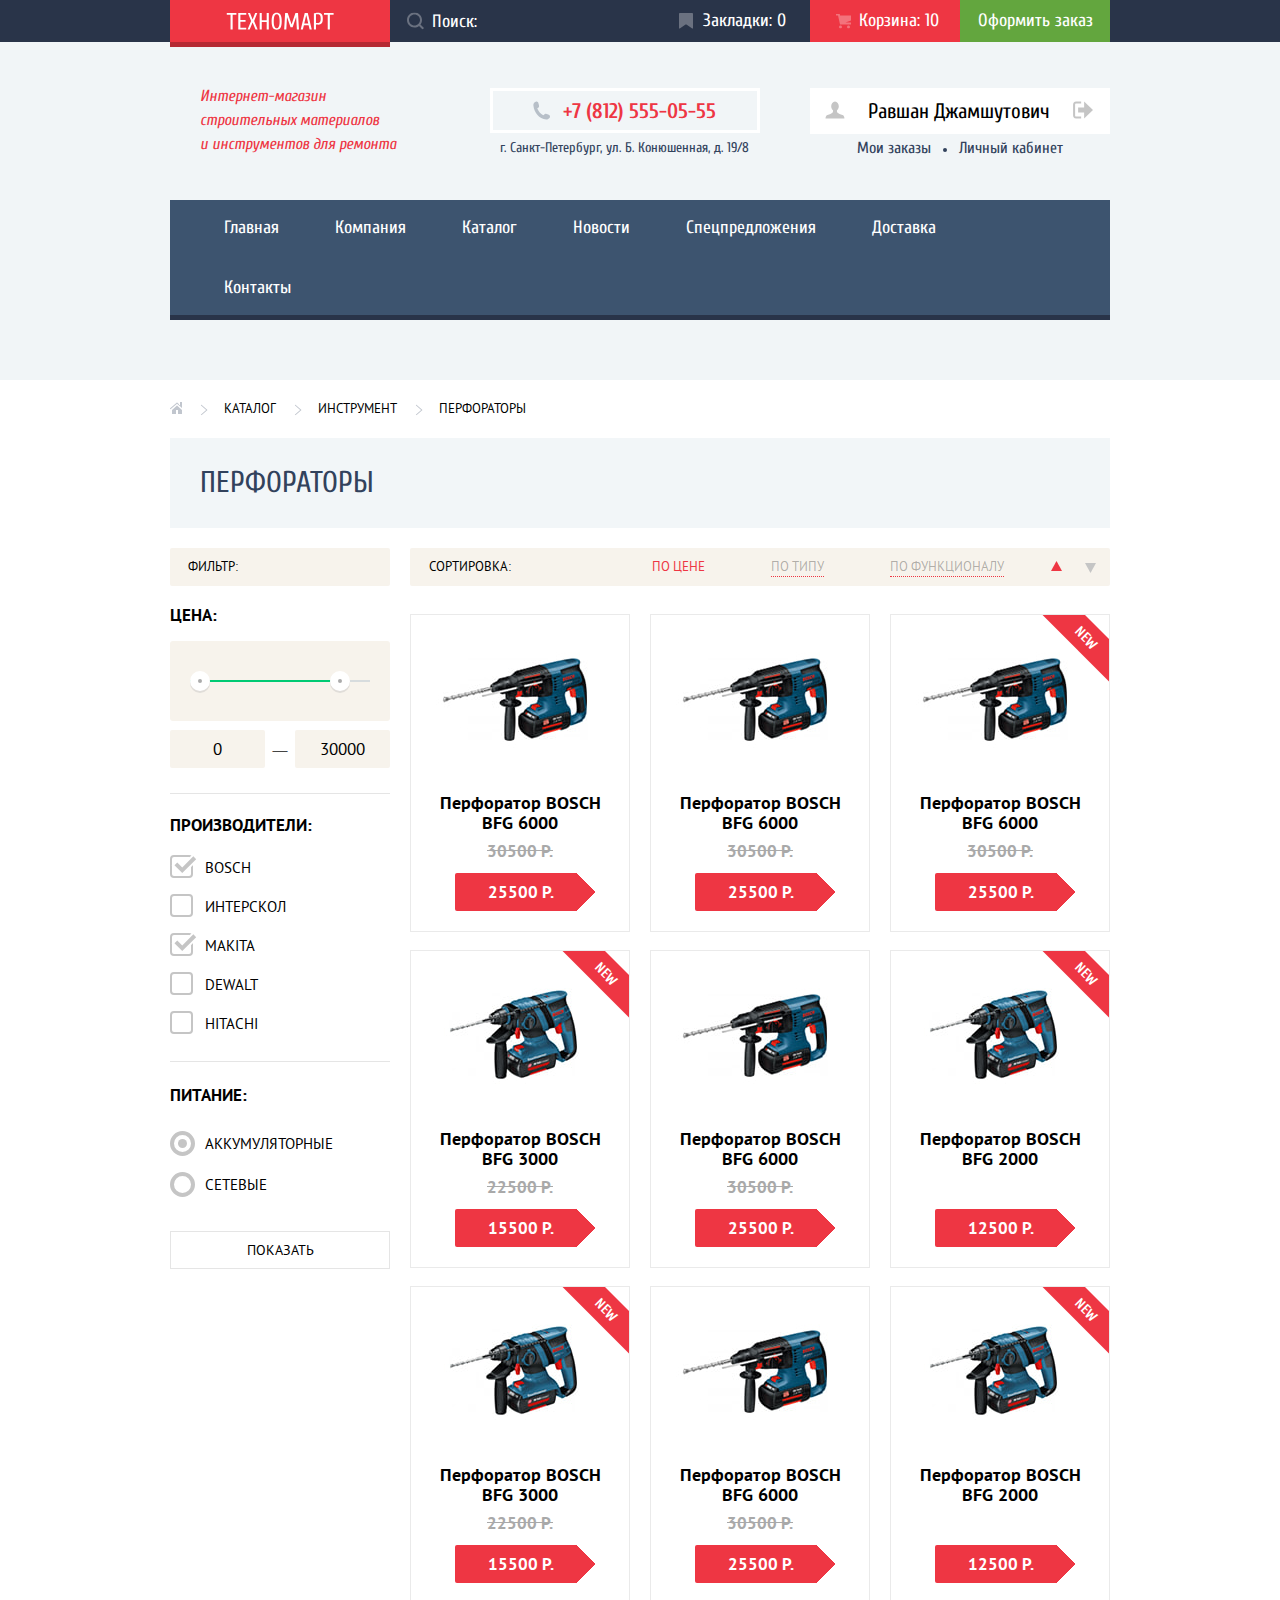
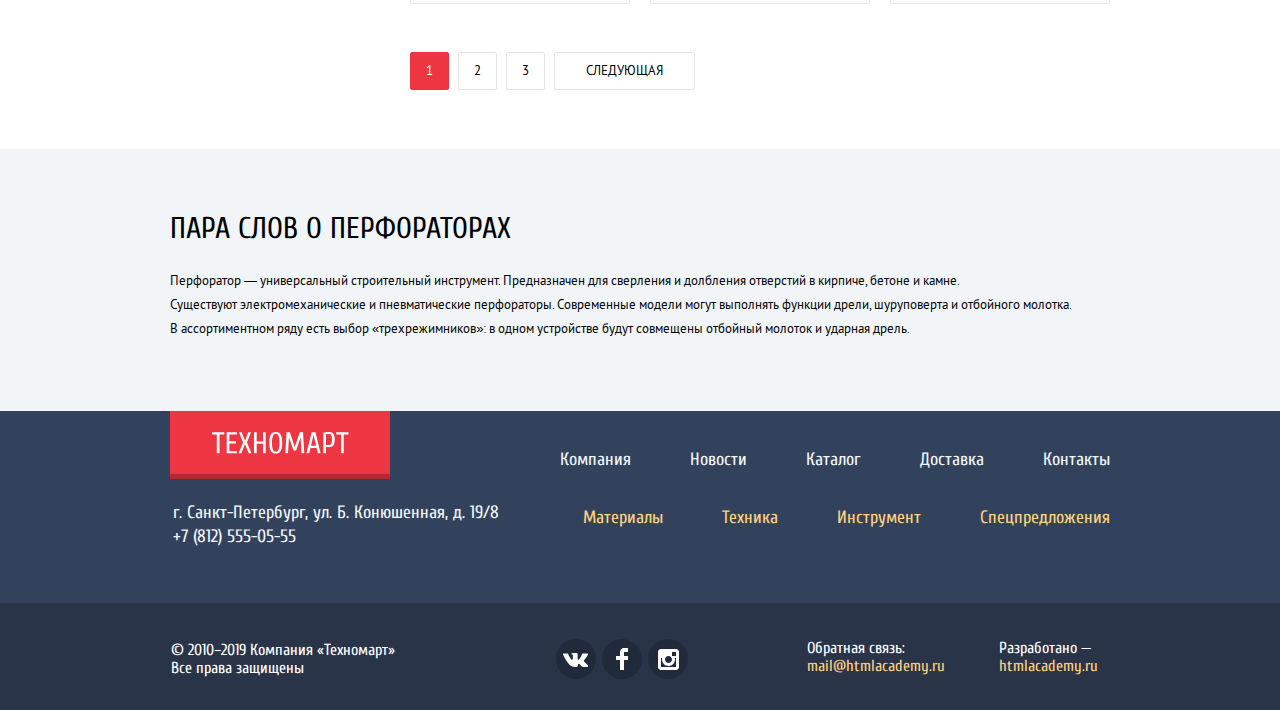
==== commit 01c0273e: "Финальные правки защиты" ====
--- a/catalog.html
+++ b/catalog.html
@@ -160,7 +160,7 @@
               </div>
             </fieldset>
 
-            <fieldset class="filters-form__fieldset">
+            <fieldset class="filters-form__fieldset filters-form__fieldset--brands">
               <legend class="filters-form__legend filters-form__legend--brands">Производители:</legend>
               <ul class="filters-form__fields">
                 <li class="filters-form__field">
@@ -276,35 +276,35 @@
             <li class="products__item">
               <article class="product">
                 <div class="product__preview">
-                  <img class="product__image" src="img/products/bosch-bfg-6000.jpg" width="144" height="128" alt="Перфоратор BOSCH BFG 6000">
+                  <img class="product__image" src="img/products/bosch-bfg-6000.jpg" width="184" height="164" alt="Перфоратор BOSCH BFG 6000">
                 </div>
                 <h3 class="product__title">Перфоратор BOSCH BFG 6000</h3>
                 <s class="product__price-prev">30500 Р.</s>
                 <a class="product__price" href="#" aria-label="Цена со скидкой 25500 Р. Перейти на страницу товара">25500 Р.</a>
                 <div class="product__actions">
                   <button class="btn btn--buy" type="button" aria-label="Добавить перфоратор BOSCH BFG 6000 в корзину">Купить</button>
-                  <button class="btn btn--bookmarks" type="button">В закладки</button>
+                  <button class="btn btn--bookmarks" type="button" aria-label="Добавить перфоратор BOSCH BFG 6000 в закладки">В закладки</button>
                 </div>
               </article>
             </li>
             <li class="products__item">
               <article class="product">
                 <div class="product__preview">
-                  <img class="product__image" src="img/products/bosch-bfg-6000.jpg" width="144" height="128" alt="Перфоратор BOSCH BFG 6000">
+                  <img class="product__image" src="img/products/bosch-bfg-6000.jpg" width="184" height="164" alt="Перфоратор BOSCH BFG 6000">
                 </div>
                 <h3 class="product__title">Перфоратор BOSCH BFG 6000</h3>
                 <s class="product__price-prev">30500 Р.</s>
                 <a class="product__price" href="#" aria-label="Цена со скидкой 25500 Р. Перейти на страницу товара">25500 Р.</a>
                 <div class="product__actions">
                   <button class="btn btn--buy" type="button" aria-label="Добавить перфоратор BOSCH BFG 6000 в корзину">Купить</button>
-                  <button class="btn btn--bookmarks" type="button">В закладки</button>
+                  <button class="btn btn--bookmarks" type="button" aria-label="Добавить перфоратор BOSCH BFG 6000 в закладки">В закладки</button>
                 </div>
               </article>
             </li>
             <li class="products__item">
               <article class="product product--new">
                 <div class="product__preview">
-                  <img class="product__image" src="img/products/bosch-bfg-6000.jpg" width="144" height="128" alt="Перфоратор BOSCH BFG 6000">
+                  <img class="product__image" src="img/products/bosch-bfg-6000.jpg" width="184" height="164" alt="Перфоратор BOSCH BFG 6000">
                   <span class="marker-new">New</span>
                 </div>
                 <h3 class="product__title">Перфоратор BOSCH BFG 6000</h3>
@@ -312,14 +312,14 @@
                 <a class="product__price" href="#" aria-label="Цена со скидкой 25500 Р. Перейти на страницу товара">25500 Р.</a>
                 <div class="product__actions">
                   <button class="btn btn--buy" type="button" aria-label="Добавить перфоратор BOSCH BFG 6000 в корзину">Купить</button>
-                  <button class="btn btn--bookmarks" type="button">В закладки</button>
+                  <button class="btn btn--bookmarks" type="button" aria-label="Добавить перфоратор BOSCH BFG 6000 в закладки">В закладки</button>
                 </div>
               </article>
             </li>
             <li class="products__item">
               <article class="product product--new">
                 <div class="product__preview">
-                  <img class="product__image" src="img/products/bosch-bfg-3000.jpg" width="127" height="112" alt="Перфоратор BOSCH BFG 3000">
+                  <img class="product__image" src="img/products/bosch-bfg-3000.jpg" width="184" height="164" alt="Перфоратор BOSCH BFG 3000">
                   <span class="marker-new">New</span>
                 </div>
                 <h3 class="product__title">Перфоратор BOSCH BFG 3000</h3>
@@ -327,42 +327,42 @@
                 <a class="product__price" href="#" aria-label="Цена со скидкой 15500 Р. Перейти на страницу товара">15500 Р.</a>
                 <div class="product__actions">
                   <button class="btn btn--buy" type="button" aria-label="Добавить перфоратор BOSCH BFG 3000 в корзину">Купить</button>
-                  <button class="btn btn--bookmarks" type="button">В закладки</button>
+                  <button class="btn btn--bookmarks" type="button" aria-label="Добавить перфоратор BOSCH BFG 3000 в закладки">В закладки</button>
                 </div>
               </article>
             </li>
             <li class="products__item">
               <article class="product">
                 <div class="product__preview">
-                  <img class="product__image" src="img/products/bosch-bfg-6000.jpg" width="144" height="128" alt="Перфоратор BOSCH BFG 6000">
+                  <img class="product__image" src="img/products/bosch-bfg-6000.jpg" width="184" height="164" alt="Перфоратор BOSCH BFG 6000">
                 </div>
                 <h3 class="product__title">Перфоратор BOSCH BFG 6000</h3>
                 <s class="product__price-prev">30500 Р.</s>
                 <a class="product__price" href="#" aria-label="Цена со скидкой 25500 Р. Перейти на страницу товара">25500 Р.</a>
                 <div class="product__actions">
                   <button class="btn btn--buy" type="button" aria-label="Добавить перфоратор BOSCH BFG 6000 в корзину">Купить</button>
-                  <button class="btn btn--bookmarks" type="button">В закладки</button>
+                  <button class="btn btn--bookmarks" type="button" aria-label="Добавить перфоратор BOSCH BFG 6000 в закладки">В закладки</button>
                 </div>
               </article>
             </li>
             <li class="products__item">
               <article class="product product--new">
                 <div class="product__preview">
-                  <img class="product__image" src="img/products/bosch-bfg-2000.jpg" width="127" height="112" alt="Перфоратор BOSCH BFG 2000">
+                  <img class="product__image" src="img/products/bosch-bfg-2000.jpg" width="184" height="164" alt="Перфоратор BOSCH BFG 2000">
                   <span class="marker-new">New</span>
                 </div>
                 <h3 class="product__title">Перфоратор BOSCH BFG 2000</h3>
                 <a class="product__price" href="#" aria-label="Цена 12500 Р. Перейти на страницу товара">12500 Р.</a>
                 <div class="product__actions">
                   <button class="btn btn--buy" type="button" aria-label="Добавить перфоратор BOSCH BFG 2000 в корзину">Купить</button>
-                  <button class="btn btn--bookmarks" type="button">В закладки</button>
+                  <button class="btn btn--bookmarks" type="button" aria-label="Добавить перфоратор BOSCH BFG 2000 в закладки">В закладки</button>
                 </div>
               </article>
             </li>
             <li class="products__item">
               <article class="product product--new">
                 <div class="product__preview">
-                  <img class="product__image" src="img/products/bosch-bfg-3000.jpg" width="127" height="112" alt="Перфоратор BOSCH BFG 3000">
+                  <img class="product__image" src="img/products/bosch-bfg-3000.jpg" width="184" height="164" alt="Перфоратор BOSCH BFG 3000">
                   <span class="marker-new">New</span>
                 </div>
                 <h3 class="product__title">Перфоратор BOSCH BFG 3000</h3>
@@ -370,35 +370,35 @@
                 <a class="product__price" href="#" aria-label="Цена со скидкой 15500 Р. Перейти на страницу товара">15500 Р.</a>
                 <div class="product__actions">
                   <button class="btn btn--buy" type="button" aria-label="Добавить перфоратор BOSCH BFG 3000 в корзину">Купить</button>
-                  <button class="btn btn--bookmarks" type="button">В закладки</button>
+                  <button class="btn btn--bookmarks" type="button" aria-label="Добавить перфоратор BOSCH BFG 3000 в закладки">В закладки</button>
                 </div>
               </article>
             </li>
             <li class="products__item">
               <article class="product">
                 <div class="product__preview">
-                  <img class="product__image" src="img/products/bosch-bfg-6000.jpg" width="144" height="128" alt="Перфоратор BOSCH BFG 6000">
+                  <img class="product__image" src="img/products/bosch-bfg-6000.jpg" width="184" height="164" alt="Перфоратор BOSCH BFG 6000">
                 </div>
                 <h3 class="product__title">Перфоратор BOSCH BFG 6000</h3>
                 <s class="product__price-prev">30500 Р.</s>
                 <a class="product__price" href="#" aria-label="Цена со скидкой 25500 Р. Перейти на страницу товара">25500 Р.</a>
                 <div class="product__actions">
                   <button class="btn btn--buy" type="button" aria-label="Добавить перфоратор BOSCH BFG 6000 в корзину">Купить</button>
-                  <button class="btn btn--bookmarks" type="button">В закладки</button>
+                  <button class="btn btn--bookmarks" type="button" aria-label="Добавить перфоратор BOSCH BFG 6000 в закладки">В закладки</button>
                 </div>
               </article>
             </li>
             <li class="products__item">
               <article class="product product--new">
                 <div class="product__preview">
-                  <img class="product__image" src="img/products/bosch-bfg-2000.jpg" width="127" height="112" alt="Перфоратор BOSCH BFG 2000">
+                  <img class="product__image" src="img/products/bosch-bfg-2000.jpg" width="184" height="164" alt="Перфоратор BOSCH BFG 2000">
                   <span class="marker-new">New</span>
                 </div>
                 <h3 class="product__title">Перфоратор BOSCH BFG 2000</h3>
                 <a class="product__price" href="#" aria-label="Цена 12500 Р. Перейти на страницу товара">12500 Р.</a>
                 <div class="product__actions">
                   <button class="btn btn--buy" type="button" aria-label="Добавить перфоратор BOSCH BFG 2000 в корзину">Купить</button>
-                  <button class="btn btn--bookmarks" type="button">В закладки</button>
+                  <button class="btn btn--bookmarks" type="button" aria-label="Добавить перфоратор BOSCH BFG 2000 в закладки">В закладки</button>
                 </div>
               </article>
             </li>
--- a/css/style.min.css
+++ b/css/style.min.css
@@ -1 +1 @@
-@-webkit-keyframes bounce{0%{-webkit-transform:translateY(-2000px);transform:translateY(-2000px)}70%{-webkit-transform:translateY(30px);transform:translateY(30px)}90%{-webkit-transform:translateY(-10px);transform:translateY(-10px)}to{-webkit-transform:translateY(0);transform:translateY(0)}}@keyframes bounce{0%{-webkit-transform:translateY(-2000px);transform:translateY(-2000px)}70%{-webkit-transform:translateY(30px);transform:translateY(30px)}90%{-webkit-transform:translateY(-10px);transform:translateY(-10px)}to{-webkit-transform:translateY(0);transform:translateY(0)}}@-webkit-keyframes shake{0%,to{-webkit-transform:translateX(0);transform:translateX(0)}10%,30%,50%,70%,90%{-webkit-transform:translateX(-10px);transform:translateX(-10px)}20%,40%,60%,80%{-webkit-transform:translateX(10px);transform:translateX(10px)}}@keyframes shake{0%,to{-webkit-transform:translateX(0);transform:translateX(0)}10%,30%,50%,70%,90%{-webkit-transform:translateX(-10px);transform:translateX(-10px)}20%,40%,60%,80%{-webkit-transform:translateX(10px);transform:translateX(10px)}}@font-face{src:url(../fonts/cuprum.woff2) format("woff2"),url(../fonts/cuprum.woff) format("woff");font-family:"Cuprum";font-weight:400;font-style:normal;font-display:swap}@font-face{src:url(../fonts/cuprumitalic.woff2) format("woff2"),url(../fonts/cuprumitalic.woff) format("woff");font-family:"Cuprum";font-weight:400;font-style:italic;font-display:swap}@font-face{src:url(../fonts/cuprumbold.woff2) format("woff2"),url(../fonts/cuprumbold.woff) format("woff");font-family:"Cuprum";font-weight:700;font-style:normal;font-display:swap}@font-face{src:url(../fonts/cuprumbolditalic.woff2) format("woff2"),url(../fonts/cuprumbolditalic.woff) format("woff");font-family:"Cuprum";font-weight:700;font-style:italic;font-display:swap}@font-face{src:url(../fonts/ptsans.woff2) format("woff2"),url(../fonts/ptsans.woff) format("woff");font-family:"PT Sans";font-weight:400;font-style:normal;font-display:swap}@font-face{src:url(../fonts/ptsansbold.woff2) format("woff2"),url(../fonts/ptsansbold.woff) format("woff");font-family:"PT Sans";font-weight:700;font-style:normal;font-display:swap}:root{--color-white:#fff;--color-black:#000;--color-basic-green:#63a63e;--color-basic-green-light:#00ca74;--color-basic-green-darker:#518534;--color-basic-green-extra-dark:#367315;--color-basic-red:#ee3643;--color-basic-red-darker:#ca2c37;--color-basic-red-extra-dark:#ba2732;--color-basic-blue:#3d546f;--color-basic-blue-darker:#32425c;--color-basic-blue-dark:#293449;--color-basic-blue-extra-dark:#1d2739;--color-basic-gray:#c5c5c5;--color-basic-gray-darker:#a9a9a9;--color-basic-lightgray:#f3f7f8;--color-basic-lightgray-lighter:#f1f5f7;--color-special-yellow:#ffbf47;--color-special-lightyellow:#ffd180;--color-special-blue:#3bbce3;--color-special-lilac:#dc91d8;--color-special-lightgreen:#8ed78f;--color-success:#5fbb2d;--color-warning:#ffbf47;--color-error:#ba2732;--color-border-gray:#eaeaea;--color-border-gray-darker:#e5e5e5;--color-social-bg:#212a3a;--color-gray-dark:#444;--color-dark:#161d29;--color-section-header-bg:#f9f5f0;--color-section-topline-bg:#f7f3ec;--color-catalog-header-bg:#f2f6f8;--color-modal-button-bg:#f4f4f4;--color-range-scale-bg:#d7dcde;--color-range-control-bg:#ababab;--color-text-primary:var(--color-black);--color-text-secondary:var(--color-white);--color-text-dark:var(--color-basic-blue-darker);--color-text-light:var(--color-basic-lightgray-lighter);--color-text-accent:var(--color-basic-red);--color-text-accent-secondary:var(--color-special-lightyellow);--color-shadow-primary:rgba(0, 0, 0, 0.15);--color-half-opacity:rgba(255, 255, 255, 0.5);--font-primary:"Cuprum", "Arial", sans-serif;--font-secondary:"PT Sans", "Trebuchet MS", sans-serif}.page,.page-body{margin:0;padding:0;height:100%;-webkit-box-sizing:border-box;box-sizing:border-box}*,::after,::before{-webkit-box-sizing:inherit;box-sizing:inherit}*:focus:not(:focus-visible){outline: none}.page-body{display:-ms-grid;display:grid;-ms-grid-rows:-webkit-min-content 1fr -webkit-min-content;-ms-grid-rows:min-content 1fr min-content;grid-template-rows:-webkit-min-content 1fr -webkit-min-content;grid-template-rows:min-content 1fr min-content;min-width:960px;font-family:var(--font-primary);font-weight:400;font-size:18px;line-height:24px;color:var(--color-text-primary);background-color:var(--color-white)}a{text-decoration:none}img{height:auto;max-width:100%}input{font:inherit}.visually-hidden{position:absolute;overflow:hidden;border:0;padding:0;width:1px;height:1px;clip:rect(1px,1px,1px,1px)}.container{margin:0 auto;max-width:940px}.logo{--color-box-shadow:rgba(0, 0, 0, 0.24);display:-webkit-box;display:-ms-flexbox;display:flex;-webkit-box-align:center;-ms-flex-align:center;align-items:center;-webkit-box-pack:center;-ms-flex-pack:center;justify-content:center;width:220px;height:47px;min-width:220px;-webkit-box-shadow:inset 0 -5px 0 var(--color-box-shadow);box-shadow:inset 0 -5px 0 var(--color-box-shadow);background-color:var(--color-basic-red)}.logo__image{margin-top:-5px}.logo:active{background-color:var(--color-basic-red-extra-dark)}.marker-new{position:absolute;right:0;top:0;z-index:5;padding:7px 0 4px;width:100px;height:30px;font-family:var(--font-primary);font-size:14px;line-height:18px;text-align:center;text-transform:uppercase;color:var(--color-text-secondary);background-color:var(--color-basic-red);-webkit-transform:rotate(45deg) translate(25px,-14px);transform:rotate(45deg) translate(25px,-14px)}.section-header{display:-webkit-box;display:-ms-flexbox;display:flex;-webkit-box-align:center;-ms-flex-align:center;align-items:center;-webkit-box-pack:justify;-ms-flex-pack:justify;justify-content:space-between;padding:25px 14px 26px 28px;background-color:var(--color-section-header-bg)}.section-title{margin:0;font-family:var(--font-primary);font-weight:400;font-size:30px;line-height:1;text-transform:uppercase;color:var(--color-text-primary)}.section-title--blue{color:var(--color-text-dark)}.section-desc{margin:0;font-family:var(--font-secondary);font-size:13px;line-height:24px}.btn,.section-topline{line-height:18px;text-transform:uppercase}.section-topline{border-radius:2px;padding:10px 14px 10px 18px;height:38px;font-family:var(--font-secondary);font-size:13px;background-color:var(--color-section-topline-bg)}.btn{vertical-align:middle;border:0;padding:10px;font-family:var(--font-primary);font-size:14px;text-align:center;background-color:transparent;cursor:pointer}.btn--primary{color:var(--color-text-secondary);background-color:var(--color-basic-red)}.btn--primary:hover{background-color:var(--color-basic-red-darker)}.btn--primary:active{background-color:var(--color-basic-red-extra-dark)}.btn--popular{min-width:192px}.btn--category{--color-bg:rgba(255, 255, 255, 0.3);display:inline-block;min-width:135px;color:var(--color-text-secondary);background-color:var(--color-bg)}.btn--category:hover{--color-bg:rgba(197, 197, 197, 0.3)}.btn--category:active{--color-bg:rgba(169, 169, 169, 0.3)}.btn--bookmarks,.btn--buy{border-radius:2px;min-width:135px}.btn--buy{--color-box-shadow:var(--color-basic-green-extra-dark);position:relative;margin-bottom:10px;padding-left:25px;-webkit-box-shadow:inset 0 -3px 0 var(--color-box-shadow);box-shadow:inset 0 -3px 0 var(--color-box-shadow);color:var(--color-text-secondary);background-color:var(--color-basic-green)}.btn--buy::before{content:"";position:absolute;left:30px;top:10px;width:15px;height:15px;background-image:url(../img/icons/icon-cart.svg);background-position:50% 50%;background-repeat:no-repeat;opacity:.3}.btn--buy:hover{background-color:var(--color-success)}.btn--buy:active{background-color:var(--color-basic-green-darker)}.btn--bookmarks{border:2px solid var(--color-basic-green);padding-bottom:8px;color:var(--color-text-dark);background-color:transparent}.btn--bookmarks:hover{border-color:var(--color-basic-blue-darker)}.btn--bookmarks:active{opacity:.5}.btn--slider{position:absolute;left:24px;bottom:27px;min-width:192px}.btn-tabs,.btn-tabs:hover{color:var(--color-text-secondary)}.btn-tabs{display:block;padding:14px 22px 17px;width:100%;-webkit-box-shadow:0 1px 0 var(--color-basic-blue-dark),inset 0 1px 0 #405069;box-shadow:0 1px 0 var(--color-basic-blue-dark),inset 0 1px 0 #405069;font-size:21px;line-height:30px;text-align:left;text-transform:none;background-color:var(--color-basic-blue-darker)}.btn-tabs:hover{background-color:var(--color-basic-blue-dark)}.btn-tabs--current,.btn-tabs--current:hover{-webkit-box-shadow:0 1px 0 var(--color-white);box-shadow:0 1px 0 var(--color-white);color:var(--color-text-dark);background-color:var(--color-white)}.btn--company{display:inline-block;margin-top:auto;min-width:220px}.btn--contacts{width:100%}.btn--service{display:inline-block;margin-top:26px;border-radius:2px;min-width:195px;text-align:center}.btn--submit{min-width:460px}.btn--resume{min-width:192px;background-color:var(--color-white)}.btn--filters,.btn--pagination{border:1px solid var(--color-border-gray-darker);background-color:var(--color-white)}.btn--filters{width:100%;font-family:var(--font-secondary)}.btn--pagination{display:block;border-radius:2px;padding:10px 15px;min-width:38px;font:inherit;font-size:13px;line-height:16px;color:var(--color-text-primary)}.btn--pagination-next{padding:10px 31px}.btn--pagination:hover{border-color:var(--color-basic-gray)}.btn--pagination-current,.btn--pagination:active{border-color:var(--color-basic-red)}.btn--pagination-current{color:var(--color-text-secondary);background-color:var(--color-basic-red)}.btn--order{display:block;min-width:192px}.main-header{padding-bottom:60px;background-color:var(--color-basic-lightgray-lighter)}.main-header__top{height:42px;color:var(--color-text-secondary);background-color:var(--color-basic-blue-dark)}.main-header__top .container{display:-webkit-box;display:-ms-flexbox;display:flex;-ms-flex-wrap:wrap;flex-wrap:wrap}.search-form{position:relative}.main-header__search-form{width:270px;height:42px}.search-form__input{display:block;border:0;padding:0 17px 0 42px;width:100%;height:100%;background-color:transparent}.search-form__icon{position:absolute;left:17px;top:50%;width:17px;height:17px;fill:var(--color-white);opacity:.3;-webkit-transform:translateY(-50%);transform:translateY(-50%);pointer-events: none}.search-form:hover .search-form__icon,.user-nav__link:hover::before{opacity:1}.search-form__input::-webkit-input-placeholder{color:var(--color-text-secondary)}.search-form__input::-moz-placeholder{color:var(--color-text-secondary)}.search-form__input:-ms-input-placeholder{color:var(--color-text-secondary)}.search-form__input::-ms-input-placeholder{color:var(--color-text-secondary)}.search-form__input::placeholder{color:var(--color-text-secondary)}.search-form__input:focus{background-color:var(--color-white)}.search-form__input:focus+.search-form__icon{fill:var(--color-basic-red);opacity:1}.user-nav{display:-webkit-box;display:-ms-flexbox;display:flex;-ms-flex-wrap:wrap;flex-wrap:wrap;list-style:none;margin:0 0 0 auto;padding:0}.user-nav__item{height:42px}.user-nav__link{position:relative;display:block;padding:0 10px;height:100%;min-width:150px;line-height:42px;color:inherit}.user-nav__link--has-items{background-color:var(--color-basic-red)}.user-nav__link--bookmarks{padding-left:43px}.user-nav__link--cart{padding-left:49px}.user-nav__link--order{text-align:center}.user-nav__link--order,.user-nav__link--order:active{background-color:var(--color-basic-green)}.user-nav__link::before{content:"";position:absolute;top:50%;display:block;background-position:50% 50%;background-repeat:no-repeat;opacity:.3;-webkit-transform:translateY(-50%);transform:translateY(-50%)}.user-nav__link--bookmarks::before{left:19px;width:14px;height:16px;background-image:url(../img/icons/icon-bookmark.svg)}.user-nav__link--cart::before{left:26px;width:15px;height:15px;background-image:url(../img/icons/icon-cart.svg)}.user-nav__link:active{color:var(--color-half-opacity);background-color:var(--color-dark)}.user-nav__link:active::before{opacity:.3}.user-nav__link--order:hover{background-color:var(--color-success)}.main-header__middle{display:-webkit-box;display:-ms-flexbox;display:flex;-ms-flex-wrap:wrap;flex-wrap:wrap;padding:42px 0 40px 30px}.main-header__lead{margin-right:93px;max-width:197px;font-size:16px;line-height:24px;color:var(--color-text-accent)}.main-header__contacts{list-style:none;margin:0;padding:4px 0 0}.main-header__phone{display:-webkit-box;display:-ms-flexbox;display:flex;-webkit-box-align:center;-ms-flex-align:center;align-items:center;-webkit-box-pack:center;-ms-flex-pack:center;justify-content:center;margin-bottom:3px;border:3px solid var(--color-white);padding-left:29px;width:270px;min-height:45px;max-width:270px;font-weight:700;font-size:21px;line-height:30px;color:var(--color-text-accent);background-image:url(../img/icons/icon-phone.svg);background-position:39px 50%;background-size:19px 19px;background-repeat:no-repeat}.main-header__address{padding-left:10px;max-width:270px;font-style:normal;font-size:14px;line-height:24px;color:var(--color-text-dark)}.login{display:-webkit-box;display:-ms-flexbox;display:flex;-ms-flex-wrap:wrap;flex-wrap:wrap;-webkit-box-align:start;-ms-flex-align:start;align-items:flex-start;margin-left:auto;padding-top:4px;max-width:280px;font-size:21px;line-height:1;color:var(--color-text-primary)}.login__link{position:relative;display:-webkit-inline-box;display:-ms-inline-flexbox;display:inline-flex;-webkit-box-align:center;-ms-flex-align:center;align-items:center;padding:0 10px;min-width:120px;min-height:45px;color:inherit;background-color:var(--color-white)}.login-icon{position:absolute;top:12px}.login-icon--login{left:19px}.login__link:not(:nth-child(2n)){margin-right:10px}.login__link--login{padding-left:44px}.login__link--sign{-webkit-box-pack:center;-ms-flex-pack:center;justify-content:center;min-width:150px}.login__link:hover{color:var(--color-text-accent)}.login__link:hover .login-icon__path{fill:var(--color-basic-blue)}.login__link:active{color:var(--color-basic-gray)}.login__link:active .login-icon__path{fill:var(--color-basic-gray)}.profile{margin-left:auto}.profile__top{position:relative;padding:14px;min-width:300px;min-height:45px;text-align:center;background-color:var(--color-white)}.profile__name{position:relative;margin-right:16px;margin-left:auto;padding-left:41px;font-size:21px;line-height:1;color:inherit}.profile__name .profile-icon{position:absolute;left:0;top:4px;width:20px;height:18px}.profile__logout:hover .logout-icon__path,.profile__name:hover .profile-icon__path{fill:var(--color-basic-blue)}.profile__logout{display:inline-block;vertical-align:top;width:20px;height:17px;-webkit-transform:translateY(3px);transform:translateY(3px)}.profile__name:active{color:var(--color-basic-gray)}.profile__nav{display:-webkit-box;display:-ms-flexbox;display:flex;-ms-flex-wrap:wrap;flex-wrap:wrap;-webkit-box-pack:center;-ms-flex-pack:center;justify-content:center;list-style:none;margin:0 auto;padding:0;max-width:280px}.profile__item:not(:last-child){position:relative;margin-right:28px}.profile__item:not(:last-child)::after{content:"";position:absolute;right:-16px;top:50%;border-radius:50%;width:4px;height:4px;background-color:var(--color-basic-blue-darker)}.profile__link{font-size:16px;line-height:18px;color:var(--color-text-dark)}.profile__link:hover{color:var(--color-text-accent)}.profile__link:active{color:var(--color-basic-gray)}.main-nav{--color-box-shadow:var(--color-basic-blue-dark);padding:0 26px;-webkit-box-shadow:inset 0 -5px 0 var(--color-box-shadow);box-shadow:inset 0 -5px 0 var(--color-box-shadow);color:var(--color-text-secondary);background-color:var(--color-basic-blue)}.main-nav__list{display:-webkit-box;display:-ms-flexbox;display:flex;-ms-flex-wrap:wrap;flex-wrap:wrap;-webkit-box-align:center;-ms-flex-align:center;align-items:center;list-style:none;margin:0;padding:0}.main-nav__item{-webkit-box-flex:1;-ms-flex-positive:1;flex-grow:1;text-align:center}.main-nav__link{display:block;padding:16px 28px 20px;height:100%;color:inherit}.main-nav__link:hover{background-color:var(--color-basic-blue-dark)}.main-nav__link:active{--color-box-shadow:var(--color-basic-blue-dark);-webkit-box-shadow:inset 0 -5px 0 var(--color-box-shadow);box-shadow:inset 0 -5px 0 var(--color-box-shadow);color:var(--color-half-opacity);background-color:var(--color-basic-blue-extra-dark)}.breadcrumbs{display:-webkit-box;display:-ms-flexbox;display:flex;-ms-flex-wrap:wrap;flex-wrap:wrap;list-style:none;padding:20px 0;font-family:var(--font-secondary);font-size:13px;line-height:18px;text-transform:uppercase;color:var(--color-text-primary)}.breadcrumbs__item{position:relative}.breadcrumbs__item:not(:last-child){padding-right:42px}.breadcrumbs__link{color:inherit}.breadcrumbs__link--home{display:block;height:100%;min-width:12px;background-image:url(../img/icons/icon-home.svg);background-position:0 2px;background-size:14px 12px;background-repeat:no-repeat}.breadcrumbs__item:not(:last-child)::after{content:"";position:absolute;right:16px;top:4px;width:8px;height:12px;background-image:url(../img/icons/arrow-small.svg);background-position:50% 50%;background-repeat:no-repeat}.categories{padding:59px 0;color:var(--color-text-secondary)}.categories__list{display:-ms-grid;display:grid;-ms-flex-line-pack:start;align-content:start;-ms-grid-columns:1fr 20px 1fr 20px 1fr;grid-template-columns:repeat(3,1fr);list-style:none;margin:0;padding:0;gap:20px}.categories__item{position:relative;-ms-flex-item-align:start;-ms-grid-row-align:start;align-self:start;overflow:hidden;padding:20px 22px 21px;width:300px;height:100%;min-height:123px;background-position:191px 50%;background-repeat:no-repeat}.categories__item--materials{background-image:url(../img/categories/icon-paint.svg);background-position:213px 31px;background-color:var(--color-special-yellow)}.categories__item--tools{background-image:url(../img/categories/icon-drill.svg);background-position:194px 34px;background-color:var(--color-special-blue)}.categories__item--technics{background-image:url(../img/categories/icon-tractor.svg);background-position-y:31px;background-color:var(--color-special-lilac)}.categories__item--sales{background-image:url(../img/categories/icon-sales.svg);background-position:196px 26px;background-color:var(--color-special-lightgreen)}.categories__item--shipping{background-image:url(../img/categories/icon-truck.svg);background-position-y:32px;background-color:var(--color-special-yellow)}.category__title{margin:0 0 14px;max-width:150px;font-size:24px;line-height:30px}.categories__slider{-ms-grid-column:1;-ms-grid-column-span:2;grid-column:1/span 2;-ms-grid-row:2;-ms-grid-row-span:2;grid-row:2/span 2}.slider{position:relative;height:266px;max-width:620px;color:var(--color-text-secondary)}.slider__slides{list-style:none;margin:0;padding:0}.slider__slide{position:relative;display:none;background-color:var(--color-basic-blue)}.slider__slide--current{display:block}.slide__header{position:absolute;left:0;top:0;padding:23px 24px 16px;width:100%;background-color:rgba(0,0,0,.25)}.slide__title{margin:0 0 5px;font-size:36px;line-height:1;text-transform:uppercase}.slide__slogan{margin:0;font-size:18px;line-height:24px}.slide__image{display:block;-o-object-fit:contain;object-fit:contain}.slider__control{position:absolute;bottom:104px;border:0;width:22px;height:40px;background-image:url(../img/icons/arrow-normal.svg);background-position:50% 50%;background-repeat:no-repeat;background-color:transparent;cursor:pointer}.slider__control--prev{left:24px}.slider__control--next{right:20px;-webkit-transform:rotateY(180deg);transform:rotateY(180deg)}.slider__pagination{position:absolute;left:50%;bottom:36px;display:-webkit-box;display:-ms-flexbox;display:flex;-webkit-box-align:center;-ms-flex-align:center;align-items:center;list-style:none;margin:0;padding:0;-webkit-transform:translateX(-50%);transform:translateX(-50%)}.slider__pagination-item:not(:last-child){margin-right:10px}.slider__pagination-btn{position:relative;display:block;border:0;border-radius:50%;padding:0;width:10px;height:10px;background-color:var(--color-white);cursor:pointer}.slider__pagination-btn--current::before{content:"";position:absolute;left:2px;top:2px;border-radius:50%;width:6px;height:6px;background-color:var(--color-basic-red)}.popular-products__list{display:-ms-grid;display:grid;-ms-grid-columns:1fr 20px 1fr 20px 1fr 20px 1fr;grid-template-columns:repeat(4,1fr);list-style:none;margin:0;padding:20px 0 70px;gap:20px}.product{--preview-height:164px;position:relative;display:-webkit-box;display:-ms-flexbox;display:flex;-webkit-box-orient:vertical;-webkit-box-direction:normal;-ms-flex-direction:column;flex-direction:column;overflow:hidden;border:1px solid var(--color-border-gray);padding:0 17px 20px;width:220px;height:100%;min-height:318px;font-family:var(--font-secondary);font-weight:700;font-size:17px;line-height:18px;text-align:center;background-color:var(--color-white)}.product:focus-within .product__actions,.product:hover .product__actions{display:block}.product__preview{display:-webkit-box;display:-ms-flexbox;display:flex;-webkit-box-align:center;-ms-flex-align:center;align-items:center;-webkit-box-pack:center;-ms-flex-pack:center;justify-content:center;margin-bottom:14px;padding-top:5px;padding-right:12px;height:var(--preview-height)}.product__image{-o-object-fit:contain;object-fit:contain}.product__actions{position:absolute;left:0;top:0;display:none;padding-top:38px;width:100%;height:var(--preview-height);background-color:var(--color-white)}.product__title{margin:0 0 9px;font-size:18px;line-height:20px}.product__price-prev{margin-bottom:13px;color:var(--color-basic-gray-darker)}.product__price{margin:auto auto 0 27px;border-radius:2px;padding:10px 33px;min-width:141px;min-height:38px;max-width:100%;text-align:left;color:var(--color-text-secondary);background:linear-gradient(-45deg,var(--color-white) 14px,transparent 14px),linear-gradient(-135deg,var(--color-white) 14px,transparent 14px),var(--color-basic-red)}.popular-brands__item:hover,.product:hover{--color-box-shadow:var(--color-shadow-primary);-webkit-box-shadow:0 4px 20px var(--color-box-shadow);box-shadow:0 4px 20px var(--color-box-shadow)}.popular-brands__header{padding-right:19px}.popular-brands__list{display:-ms-grid;display:grid;-ms-grid-columns:1fr 20px 1fr 20px 1fr 20px 1fr;grid-template-columns:repeat(4,1fr);list-style:none;margin:0;padding:20px 0 70px;gap:20px}.popular-brands__item{border:1px solid var(--color-basic-lightgray-lighter);width:220px;height:145px}.popular-brand__link{display:-webkit-box;display:-ms-flexbox;display:flex;-webkit-box-align:center;-ms-flex-align:center;align-items:center;-webkit-box-pack:center;-ms-flex-pack:center;justify-content:center;height:100%}.popular-brand__image{-o-object-fit:contain;object-fit:contain}.popular-brand__link:active{opacity:.5}.services{padding-top:66px;font-family:var(--font-secondary);font-size:13px;line-height:24px;background-color:var(--color-basic-lightgray-lighter)}.services__container{display:-ms-grid;display:grid;-ms-grid-columns:300px 20px 1fr;grid-template-columns:300px 1fr;gap:20px}.services__tab{display:none;grid-column:2/-1;padding-bottom:50px;min-height:283px;background-position:100% 20px;background-repeat:no-repeat}.services__tab--shipping{background-image:url(../img/services/shipping.png)}.services__tab--guarantee{background-image:url(../img/services/guarantee.png)}.services__tab--credit{background-image:url(../img/services/credit.png)}.services__tab--current{display:block}.services__info{grid-column:1/-1;margin-bottom:51px}.services__title{margin-bottom:23px}.services__switches{position:relative;list-style:none;margin:0;padding:3px 0 50px;width:240px}.services__switches::after{content:"";position:absolute;right:0;top:-49px;width:10px;height:280px;background-image:url(../img/services/switches-shadow.png);background-repeat:no-repeat;opacity:.25}.services__switch:not(:last-child){margin-bottom:1px}.service__title{margin:0 0 30px;max-width:330px}.service__desc{max-width:330px}.index-about{display:-webkit-box;display:-ms-flexbox;display:flex;-ms-flex-wrap:wrap;flex-wrap:wrap;-webkit-box-pack:justify;-ms-flex-pack:justify;justify-content:space-between;padding:70px 0}.company{max-width:460px}.company__desc:not(:last-of-type){margin-bottom:30px}.company__title,.contacts__title{margin-bottom:24px}.company__list{list-style:none;margin:0 0 20px;padding:1px 0 0}.company__item{position:relative;padding-left:37px}.company__item::before{content:"";position:absolute;left:0;top:12px;width:25px;height:2px;background-color:var(--color-basic-red)}.company__item:not(:last-child){margin-bottom:12px}.company__link{color:inherit}.contacts{display:-webkit-box;display:-ms-flexbox;display:flex;-webkit-box-orient:vertical;-webkit-box-direction:normal;-ms-flex-direction:column;flex-direction:column;max-width:300px}.contacts__desc{margin-bottom:35px;max-width:180px}.map-preview{margin-bottom:25px;cursor:pointer}.map-preview__image{display:block;background-color:var(--color-basic-lightgray)}.main-footer{color:var(--color-text-light);background-color:var(--color-basic-blue-darker)}.main-footer__top{display:-ms-grid;display:grid;-ms-grid-columns:auto 22px 1fr;grid-template-columns:auto 1fr;padding-bottom:54px;gap:22px}.main-footer__logo{height:68px}.footer-categories,.footer-nav{display:-webkit-box;display:-ms-flexbox;display:flex;-ms-flex-wrap:wrap;flex-wrap:wrap;justify-self:end;grid-column:2/-1;list-style:none;margin:0;padding:0}.footer-nav{padding-top:37px}.footer-categories__item:not(:last-child),.footer-nav__item:not(:last-child){margin-right:59px}.footer-nav__link{color:inherit}.footer-categories{padding-top:5px}.footer-contacts{padding-left:3px}.footer-contacts__phone{color:inherit}.footer-contacts__address{font-style:normal}.footer-categories__link{color:var(--color-text-accent-secondary)}.footer-categories__link:hover,.footer-nav__link:hover{text-decoration:underline}.footer-categories__link:active,.footer-nav__link:active{opacity:.5}.main-footer__bottom{padding:34px 0 29px;font-size:16px;line-height:18px;color:var(--color-text-secondary);background-color:var(--color-basic-blue-dark)}.main-footer__bottom .container{display:-webkit-box;display:-ms-flexbox;display:flex;-ms-flex-wrap:wrap;flex-wrap:wrap;-webkit-box-pack:justify;-ms-flex-pack:justify;justify-content:space-between}.footer-copy{margin:0 159px 0 0;padding-top:4px;padding-left:1px}.footer-socials{display:-webkit-box;display:-ms-flexbox;display:flex;-ms-flex-wrap:wrap;flex-wrap:wrap;-webkit-box-align:center;-ms-flex-align:center;align-items:center;-webkit-box-pack:justify;-ms-flex-pack:justify;justify-content:space-between;list-style:none;margin:0;padding:0;width:134px}.footer-socials__item{padding:1px;width:44px;height:44px}.footer-socials__link{display:block;border-radius:50%;width:100%;height:100%;background-position:50% 50%;background-repeat:no-repeat;background-color:var(--color-social-bg)}.footer-socials__link--vk{background-image:url(../img/icons/icon-vk.svg)}.footer-socials__link--fb{background-image:url(../img/icons/icon-fb.svg)}.footer-socials__link--inst{background-image:url(../img/icons/icon-insta.svg)}.footer-socials__link:active,.footer-socials__link:hover{background-color:var(--color-basic-red)}.footer-mail{padding-top:2px}.footer-credits{margin:0;padding-top:2px}.footer-mail{margin:0 54px 0 auto}.footer-credits{-ms-grid-column-align:end;justify-self:end;padding-right:12px}.footer-link{color:var(--color-text-accent-secondary)}.footer-link:hover{text-decoration:underline}.footer-link:active{color:var(--color-text-accent)}.modal{--width:620px;--height:430px;position:fixed;left:50%;top:50%;z-index:100;display:none;margin-top:calc(var(--height)/2*-1);margin-left:calc(var(--width)/2*-1);border-top:7px solid var(--color-basic-red);width:var(--width);min-height:var(--height)}.modal--active{display:block;-webkit-animation:bounce 600ms;animation:bounce 600ms}.modal--error{-webkit-animation:shake 600ms;animation:shake 600ms}.modal__close{position:absolute;right:11px;top:10px;border:0;width:21px;height:21px;background-image:url(../img/icons/icon-close.svg);background-color:transparent;cursor:pointer}.modal-contact .modal__close{top:14px}.modal-contact{--color-box-shadow:var(--color-shadow-primary);padding-top:40px;-webkit-box-shadow:0 4px 20px var(--color-box-shadow);box-shadow:0 4px 20px var(--color-box-shadow);background-color:var(--color-white)}.contact-form__fields{display:-webkit-box;display:-ms-flexbox;display:flex;-ms-flex-wrap:wrap;flex-wrap:wrap;-webkit-box-pack:justify;-ms-flex-pack:justify;justify-content:space-between;list-style:none;margin:0 auto;padding:0 0 30px;max-width:460px}.contact-form__field:last-child{width:100%}.contact-form__label{display:block;margin-bottom:11px}.contact-form__input,.contact-form__textarea{border:2px solid var(--color-basic-gray);border-radius:2px;padding:5px 10px;font-family:var(--font-secondary);font-size:13px;line-height:24px}.contact-form__input{margin-bottom:13px;width:220px}.contact-form__textarea{width:100%;min-height:114px;resize:none}.modal-contact__button{display:-webkit-box;display:-ms-flexbox;display:flex;-webkit-box-align:center;-ms-flex-align:center;align-items:center;-webkit-box-pack:center;-ms-flex-pack:center;justify-content:center;padding:37px 0;background-color:var(--color-modal-button-bg)}.modal-cart{--color-box-shadow:rgba(41, 52, 73, 0.75);--height:282px;-webkit-box-shadow:0 20px 40px var(--color-box-shadow);box-shadow:0 20px 40px var(--color-box-shadow);text-align:center;background-color:var(--color-white)}.modal-cart__actions,.modal-cart__lead{display:-webkit-box;display:-ms-flexbox;display:flex;margin:0}.modal-cart__lead{-ms-flex-wrap:wrap;flex-wrap:wrap;-webkit-box-align:center;-ms-flex-align:center;align-items:center;padding:48px 20px 49px 81px;font-weight:700;font-size:24px;line-height:30px}.modal-cart__lead::before{content:"";display:block;margin-right:30px;width:66px;height:66px;background-image:url(../img/icons/icon-mark.svg);background-position:50% 50%;background-repeat:no-repeat}.modal-cart__actions{-webkit-box-pack:center;-ms-flex-pack:center;justify-content:center;list-style:none;padding:37px 0;background-color:var(--color-modal-button-bg)}.modal-cart__action:not(:last-child){margin-right:10px}.modal-map{--width:940px;--height:447px;-webkit-box-shadow:0 4px 20px var(--color-shadow-primary);box-shadow:0 4px 20px var(--color-shadow-primary);background-color:var(--color-white)}.modal-map iframe{border:0}.catalog{display:-ms-grid;display:grid;-ms-grid-columns:220px 20px 1fr;grid-template:-webkit-min-content 1fr/220px 1fr;grid-template:min-content 1fr/220px 1fr;grid-template-areas:"header header" "filter goods";padding-bottom:59px;gap:20px}.catalog__header{-ms-grid-row:1;-ms-grid-column:1;-ms-grid-column-span:3;grid-area:header;padding:30px;background-color:var(--color-catalog-header-bg)}.filter,.goods{-ms-grid-row:3;-ms-grid-column:3;grid-area:goods}.filter{-ms-grid-column:1;grid-area:filter;font-family:var(--font-secondary);font-size:15px;line-height:19px;text-transform:uppercase}.filter__title{margin:0;font:inherit}.filters-form__fieldset{margin:0;border:0;border-bottom:1px solid var(--color-border-gray-darker);padding:0 0 25px}.filters-form__fieldset:last-of-type{border-bottom:none;padding-bottom:34px}.filters-form__fields{list-style:none;margin:0;padding:0}.filters-form__fields--radio .filters-form__field:not(:last-child){margin-bottom:20px}.filters-form__field:not(:last-child){margin-bottom:17px}.filters-form__legend{padding-top:17px;font-weight:700;font-size:17px;line-height:30px}.filters-form__legend--price{margin-bottom:12px;padding-top:13px}.filters-form__legend--brands{margin-bottom:17px;padding-top:16px}.filters-form__legend--power{margin-bottom:22px}.range-input{display:block;border-radius:3px;padding:0 20px;width:220px;min-height:80px;background-color:var(--color-section-topline-bg)}.filters-form__range-input{margin-bottom:9px}.range-input__controls{position:relative;padding-top:39px}.range-input__scale{margin:0 auto;height:2px;background-color:var(--color-range-scale-bg)}.range-input__bar{width:152px;height:2px;background-color:var(--color-basic-green-light)}.range-input__toggle{--box-shadow-color:#e0ddd9;position:absolute;top:30px;border:8px solid #fff;border-radius:50%;padding:0;width:4px;height:4px;-webkit-box-shadow:0 2px 0 var(--box-shadow-color);box-shadow:0 2px 0 var(--box-shadow-color);-webkit-box-sizing:initial;box-sizing:initial;background-color:var(--color-range-control-bg);cursor:pointer}.range-input__toggle--min{left:0}.range-input__toggle--max{left:140px}.filters-form__text-inputs{display:-webkit-box;display:-ms-flexbox;display:flex;-webkit-box-align:center;-ms-flex-align:center;align-items:center;-webkit-box-pack:justify;-ms-flex-pack:justify;justify-content:space-between}.filters-form__text-inputs span{color:var(--color-gray-dark)}.filters-form__text-input{border:0;border-radius:2px;padding:10px;height:38px;max-width:95px;font:inherit;font-size:17px;line-height:18px;text-align:center;background-color:var(--color-section-topline-bg)}.filters-form__label{--border-color:var(--color-basic-gray);--border-color-hover:#b5b5b5;position:relative;display:block;padding:2px 0 2px 35px;cursor:pointer}.filters-form__label:active{opacity:.4}.filters-form__checkbox+.filters-form__label::after,.filters-form__checkbox+.filters-form__label::before{content:"";position:absolute;left:0;top:0;background-repeat:no-repeat}.filters-form__radio+.filters-form__label::before{left:0}.filters-form__radio+.filters-form__label::after,.filters-form__radio+.filters-form__label::before{content:"";position:absolute;background-repeat:no-repeat}.filters-form__checkbox:focus+.filters-form__label::before,.filters-form__radio:focus+.filters-form__label::before{outline:2px solid var(--color-basic-blue-dark)}.filters-form__checkbox:focus:not(:focus-visible)+.filters-form__label::before,.filters-form__radio:focus:not(:focus-visible)+.filters-form__label::before{outline:0}.filters-form__checkbox:disabled+.filters-form__label,.filters-form__radio:disabled+.filters-form__label{opacity:.3;cursor:initial}.filters-form__checkbox+.filters-form__label::before{border:2px solid var(--border-color);border-radius:4px;width:23px;height:23px;background-color:transparent}.filters-form__checkbox:hover+.filters-form__label::before{--border-color:var(--border-color-hover)}.filters-form__label .icon-checkbox-on{position:absolute;left:1px;top:-2px;display:none;width:27px;height:23px}.filters-form__label:hover .icon-checkbox-on__path{fill:var(--border-color-hover)}.filters-form__checkbox:checked+.filters-form__label .icon-checkbox-on,.filters-form__radio:checked+.filters-form__label::after{display:block}.filters-form__radio+.filters-form__label::before{top:-2px;border:4px solid var(--border-color);border-radius:50%;width:25px;height:25px}.filters-form__radio+.filters-form__label::after{left:8px;top:6px;display:none;border-radius:50%;width:9px;height:9px;background-color:var(--border-color)}.filters-form__radio:hover+.filters-form__label::after,.filters-form__radio:hover+.filters-form__label::before{--border-color:var(--border-color-hover)}.sort{display:-webkit-box;display:-ms-flexbox;display:flex;-ms-flex-wrap:wrap;flex-wrap:wrap;padding-right:4px;padding-left:19px}.sort__lead{margin:0}.sort__list{display:-webkit-box;display:-ms-flexbox;display:flex;list-style:none;margin:0 37px 0 auto}.sort__item:not(:last-child){margin-right:66px}.sort__category{--color-text:rgba(0, 0, 0, 0.3);border:0;border-bottom:1px dotted var(--color-basic-red);padding:0;font:inherit;text-transform:uppercase;color:var(--color-text);background-color:transparent;cursor:pointer}.sort__category--current{--color-text:var(--color-text-accent);border-bottom:none}.sort__category:not(.sort__category--current):hover{--color-text:var(--color-text-primary);border-bottom:1px solid var(--color-basic-red)}.sort__controls{margin-top:-10px}.sort__control{border:0;padding:0 10px;height:38px;background-color:transparent;cursor:pointer}.sort__control--down{-webkit-transform:rotate(180deg);transform:rotate(180deg)}.sort__control:not(.sort__control--current):hover .sort__control-icon{fill:var(--color-black)}.sort__control-icon{fill:var(--color-basic-gray)}.sort__control--current .sort__control-icon{fill:var(--color-basic-red)}.pagination,.products{list-style:none;margin:0}.products{display:-ms-grid;display:grid;-ms-grid-columns:1fr 20px 1fr 20px 1fr;grid-template-columns:repeat(3,1fr);padding:28px 0 48px;gap:18px 20px}.pagination{display:-webkit-box;display:-ms-flexbox;display:flex;-ms-flex-wrap:wrap;flex-wrap:wrap;padding:0;font-family:var(--font-secondary)}.pagination__item:not(:last-child){margin-right:9px}.about{padding:65px 0 70px;background-color:var(--color-basic-lightgray-lighter)}.about__desc{max-width:907px}.about__title{margin-bottom:25px}
+@-webkit-keyframes bounce{0%{-webkit-transform:translateY(-2000px);transform:translateY(-2000px)}70%{-webkit-transform:translateY(30px);transform:translateY(30px)}90%{-webkit-transform:translateY(-10px);transform:translateY(-10px)}to{-webkit-transform:translateY(0);transform:translateY(0)}}@keyframes bounce{0%{-webkit-transform:translateY(-2000px);transform:translateY(-2000px)}70%{-webkit-transform:translateY(30px);transform:translateY(30px)}90%{-webkit-transform:translateY(-10px);transform:translateY(-10px)}to{-webkit-transform:translateY(0);transform:translateY(0)}}@-webkit-keyframes shake{0%,to{-webkit-transform:translateX(0);transform:translateX(0)}10%,30%,50%,70%,90%{-webkit-transform:translateX(-10px);transform:translateX(-10px)}20%,40%,60%,80%{-webkit-transform:translateX(10px);transform:translateX(10px)}}@keyframes shake{0%,to{-webkit-transform:translateX(0);transform:translateX(0)}10%,30%,50%,70%,90%{-webkit-transform:translateX(-10px);transform:translateX(-10px)}20%,40%,60%,80%{-webkit-transform:translateX(10px);transform:translateX(10px)}}@font-face{src:url(../fonts/cuprum.woff2) format("woff2"),url(../fonts/cuprum.woff) format("woff");font-family:"Cuprum";font-weight:400;font-style:normal;font-display:swap}@font-face{src:url(../fonts/cuprumitalic.woff2) format("woff2"),url(../fonts/cuprumitalic.woff) format("woff");font-family:"Cuprum";font-weight:400;font-style:italic;font-display:swap}@font-face{src:url(../fonts/cuprumbold.woff2) format("woff2"),url(../fonts/cuprumbold.woff) format("woff");font-family:"Cuprum";font-weight:700;font-style:normal;font-display:swap}@font-face{src:url(../fonts/cuprumbolditalic.woff2) format("woff2"),url(../fonts/cuprumbolditalic.woff) format("woff");font-family:"Cuprum";font-weight:700;font-style:italic;font-display:swap}@font-face{src:url(../fonts/ptsans.woff2) format("woff2"),url(../fonts/ptsans.woff) format("woff");font-family:"PT Sans";font-weight:400;font-style:normal;font-display:swap}@font-face{src:url(../fonts/ptsansbold.woff2) format("woff2"),url(../fonts/ptsansbold.woff) format("woff");font-family:"PT Sans";font-weight:700;font-style:normal;font-display:swap}:root{--color-white:#fff;--color-black:#000;--color-basic-green:#63a63e;--color-basic-green-light:#00ca74;--color-basic-green-darker:#518534;--color-basic-green-extra-dark:#367315;--color-basic-red:#ee3643;--color-basic-red-darker:#ca2c37;--color-basic-red-extra-dark:#ba2732;--color-basic-blue:#3d546f;--color-basic-blue-darker:#32425c;--color-basic-blue-dark:#293449;--color-basic-blue-extra-dark:#1d2739;--color-basic-gray:#c5c5c5;--color-basic-gray-darker:#a9a9a9;--color-basic-lightgray:#f3f7f8;--color-basic-lightgray-lighter:#f1f5f7;--color-special-yellow:#ffbf47;--color-special-lightyellow:#ffd180;--color-special-blue:#3bbce3;--color-special-lilac:#dc91d8;--color-special-lightgreen:#8ed78f;--color-success:#5fbb2d;--color-warning:#ffbf47;--color-error:#ba2732;--color-border-gray:#eaeaea;--color-border-gray-darker:#e5e5e5;--color-social-bg:#212a3a;--color-gray-dark:#444;--color-dark:#161d29;--color-steelblue:#405069;--color-section-header-bg:#f9f5f0;--color-section-topline-bg:#f7f3ec;--color-catalog-header-bg:#f2f6f8;--color-modal-button-bg:#f4f4f4;--color-range-scale-bg:#d7dcde;--color-range-control-bg:#ababab;--color-text-primary:var(--color-black);--color-text-secondary:var(--color-white);--color-text-dark:var(--color-basic-blue-darker);--color-text-light:var(--color-basic-lightgray-lighter);--color-text-accent:var(--color-basic-red);--color-text-accent-secondary:var(--color-special-lightyellow);--color-shadow-primary:rgba(0, 0, 0, 0.15);--color-overlay:rgba(0, 0, 0, 0.25);--color-half-opacity:rgba(255, 255, 255, 0.5);--font-primary:"Cuprum", "Arial", sans-serif;--font-secondary:"PT Sans", "Trebuchet MS", sans-serif}.page,.page-body{margin:0;padding:0;height:100%;-webkit-box-sizing:border-box;box-sizing:border-box}*,::after,::before{-webkit-box-sizing:inherit;box-sizing:inherit}.filters-form__checkbox:focus:not(:focus-visible)+.filters-form__label::before,.filters-form__radio:focus:not(:focus-visible)+.filters-form__label::before,:focus:not(:focus-visible){outline:0}.page-body{display:-ms-grid;display:grid;-ms-grid-rows:-webkit-min-content 1fr -webkit-min-content;-ms-grid-rows:min-content 1fr min-content;grid-template-rows:-webkit-min-content 1fr -webkit-min-content;grid-template-rows:min-content 1fr min-content;min-width:960px;font-family:var(--font-primary);font-weight:400;font-size:18px;line-height:24px;color:var(--color-text-primary);background-color:var(--color-white)}a{text-decoration:none}img{height:auto;max-width:100%}input{font:inherit}.visually-hidden{position:absolute;overflow:hidden;border:0;padding:0;width:1px;height:1px;clip:rect(1px,1px,1px,1px)}.container{margin:0 auto;max-width:940px}.logo{--color-box-shadow:rgba(0, 0, 0, 0.24);display:-webkit-box;display:-ms-flexbox;display:flex;-webkit-box-align:center;-ms-flex-align:center;align-items:center;-webkit-box-pack:center;-ms-flex-pack:center;justify-content:center;width:220px;height:47px;min-width:220px;-webkit-box-shadow:inset 0 -5px 0 var(--color-box-shadow);box-shadow:inset 0 -5px 0 var(--color-box-shadow);background-color:var(--color-basic-red)}.logo__image{margin-top:-5px}.logo:active{background-color:var(--color-basic-red-extra-dark)}.marker-new{position:absolute;right:0;top:0;z-index:5;padding:7px 0 4px;width:100px;height:30px;font-family:var(--font-primary);font-size:14px;line-height:18px;text-align:center;text-transform:uppercase;color:var(--color-text-secondary);background-color:var(--color-basic-red);-webkit-transform:rotate(45deg) translate(25px,-14px);transform:rotate(45deg) translate(25px,-14px)}.section-header{display:-webkit-box;display:-ms-flexbox;display:flex;-webkit-box-align:center;-ms-flex-align:center;align-items:center;-webkit-box-pack:justify;-ms-flex-pack:justify;justify-content:space-between;padding:25px 14px 26px 28px;background-color:var(--color-section-header-bg)}.section-title{margin:0;font-family:var(--font-primary);font-weight:400;font-size:30px;line-height:1;text-transform:uppercase;color:var(--color-text-primary)}.section-title--blue{color:var(--color-text-dark)}.section-desc{margin:0;font-family:var(--font-secondary);font-size:13px;line-height:24px}.btn,.section-topline{line-height:18px;text-transform:uppercase}.section-topline{border-radius:2px;padding:10px 14px 10px 18px;min-height:38px;font-family:var(--font-secondary);font-size:13px;background-color:var(--color-section-topline-bg)}.btn{vertical-align:middle;border:0;padding:10px;font-family:var(--font-primary);font-size:14px;text-align:center;background-color:transparent;cursor:pointer}.btn--primary{color:var(--color-text-secondary);background-color:var(--color-basic-red)}.btn--primary:hover{background-color:var(--color-basic-red-darker)}.btn--primary:active{background-color:var(--color-basic-red-extra-dark)}.btn--popular{min-width:192px}.btn--category{--color-bg:rgba(255, 255, 255, 0.3);display:inline-block;min-width:135px;color:var(--color-text-secondary);background-color:var(--color-bg)}.btn--category:hover{--color-bg:rgba(197, 197, 197, 0.3)}.btn--category:active{--color-bg:rgba(169, 169, 169, 0.3)}.btn--bookmarks,.btn--buy{border-radius:2px;min-width:135px}.btn--buy{--color-box-shadow:var(--color-basic-green-extra-dark);position:relative;margin-bottom:10px;padding-left:25px;-webkit-box-shadow:inset 0 -3px 0 var(--color-box-shadow);box-shadow:inset 0 -3px 0 var(--color-box-shadow);color:var(--color-text-secondary);background-color:var(--color-basic-green)}.btn--buy::before{content:"";position:absolute;left:30px;top:10px;width:15px;height:15px;background-image:url(../img/icons/icon-cart.svg);background-position:50% 50%;background-repeat:no-repeat;opacity:.3}.btn--buy:hover{background-color:var(--color-success)}.btn--buy:active{background-color:var(--color-basic-green-darker)}.btn--bookmarks{border:2px solid var(--color-basic-green);padding-bottom:8px;color:var(--color-text-dark);background-color:transparent}.btn--bookmarks:hover{border-color:var(--color-basic-blue-darker)}.btn--bookmarks:active{opacity:.5}.btn--slider{position:absolute;left:24px;bottom:27px;min-width:192px}.btn-tabs,.btn-tabs:hover{color:var(--color-text-secondary)}.btn-tabs{display:block;padding:13px 22px 17px;width:100%;min-height:61px;-webkit-box-shadow:0 1px 0 var(--color-basic-blue-dark),inset 0 1px 0 var(--color-steelblue);box-shadow:0 1px 0 var(--color-basic-blue-dark),inset 0 1px 0 var(--color-steelblue);font-weight:700;font-size:21px;line-height:30px;text-align:left;text-transform:none;background-color:var(--color-basic-blue-darker)}.btn-tabs:hover{background-color:var(--color-basic-blue-dark)}.btn-tabs--current,.btn-tabs--current:hover{-webkit-box-shadow:0 1px 0 var(--color-white);box-shadow:0 1px 0 var(--color-white);color:var(--color-text-dark);background-color:var(--color-white)}.btn--company{display:inline-block;margin-top:auto;min-width:220px}.btn--contacts{width:100%}.btn--service{display:inline-block;margin-top:26px;border-radius:2px;min-width:195px;text-align:center}.btn--submit{min-width:460px}.btn--resume{min-width:192px;background-color:var(--color-white)}.btn--filters,.btn--pagination{border:1px solid var(--color-border-gray-darker);background-color:var(--color-white)}.btn--filters{padding:9px;width:100%;min-height:38px;font-family:var(--font-secondary)}.btn--pagination{display:block;border-radius:2px;padding:10px 15px;min-width:38px;font:inherit;font-size:13px;line-height:16px;color:var(--color-text-primary)}.btn--pagination-next{padding:10px 31px}.btn--pagination:hover{border-color:var(--color-basic-gray)}.btn--pagination-current,.btn--pagination:active{border-color:var(--color-basic-red)}.btn--pagination-current{color:var(--color-text-secondary);background-color:var(--color-basic-red)}.btn--order{display:block;min-width:192px}.main-header{padding-bottom:60px;background-color:var(--color-basic-lightgray-lighter)}.main-header__top{height:42px;color:var(--color-text-secondary);background-color:var(--color-basic-blue-dark)}.main-header__top .container{display:-webkit-box;display:-ms-flexbox;display:flex;-ms-flex-wrap:wrap;flex-wrap:wrap}.search-form{position:relative}.main-header__search-form{width:270px;height:42px}.search-form__input{display:block;border:0;padding:0 17px 0 42px;width:100%;height:100%;background-color:transparent}.search-form__icon{position:absolute;left:17px;top:50%;width:17px;height:17px;fill:var(--color-white);opacity:.3;-webkit-transform:translateY(-50%);transform:translateY(-50%);pointer-events:none}.search-form:hover .search-form__icon,.user-nav__link:hover::before{opacity:1}.search-form__input::-webkit-input-placeholder{color:var(--color-text-secondary)}.search-form__input::-moz-placeholder{color:var(--color-text-secondary)}.search-form__input:-ms-input-placeholder{color:var(--color-text-secondary)}.search-form__input::-ms-input-placeholder{color:var(--color-text-secondary)}.search-form__input::placeholder{color:var(--color-text-secondary)}.search-form__input:focus{background-color:var(--color-white)}.search-form__input:focus+.search-form__icon{fill:var(--color-basic-red);opacity:1}.user-nav{display:-webkit-box;display:-ms-flexbox;display:flex;-ms-flex-wrap:wrap;flex-wrap:wrap;list-style:none;margin:0 0 0 auto;padding:0}.user-nav__item{height:42px}.user-nav__link{position:relative;display:block;padding:0 10px;height:100%;min-width:150px;line-height:42px;color:inherit}.user-nav__link--has-items{background-color:var(--color-basic-red)}.user-nav__link--bookmarks{padding-left:43px}.user-nav__link--cart{padding-left:49px}.user-nav__link--order{text-align:center}.user-nav__link--order,.user-nav__link--order:active{background-color:var(--color-basic-green)}.user-nav__link::before{content:"";position:absolute;top:50%;display:block;background-position:50% 50%;background-repeat:no-repeat;opacity:.3;-webkit-transform:translateY(-50%);transform:translateY(-50%)}.user-nav__link--bookmarks::before{left:19px;width:14px;height:16px;background-image:url(../img/icons/icon-bookmark.svg)}.user-nav__link--cart::before{left:26px;width:15px;height:15px;background-image:url(../img/icons/icon-cart.svg)}.user-nav__link:active{color:var(--color-half-opacity);background-color:var(--color-dark)}.user-nav__link:active::before{opacity:.3}.user-nav__link--order:hover{background-color:var(--color-success)}.main-header__middle{display:-webkit-box;display:-ms-flexbox;display:flex;-ms-flex-wrap:wrap;flex-wrap:wrap;padding:42px 0 40px 30px}.main-header__lead{margin:0 93px 0 0;max-width:197px;font-style:italic;font-size:16px;line-height:24px;color:var(--color-text-accent)}.main-header__contacts{list-style:none;margin:0;padding:4px 0 0}.main-header__phone{display:-webkit-box;display:-ms-flexbox;display:flex;-webkit-box-align:center;-ms-flex-align:center;align-items:center;-webkit-box-pack:center;-ms-flex-pack:center;justify-content:center;margin-bottom:3px;border:3px solid var(--color-white);padding-left:29px;width:270px;min-height:45px;max-width:270px;font-weight:700;font-size:21px;line-height:30px;color:var(--color-text-accent);background-image:url(../img/icons/icon-phone.svg);background-position:39px 50%;background-size:19px 19px;background-repeat:no-repeat}.main-header__address{padding-left:10px;max-width:270px;font-style:normal;font-size:14px;line-height:24px;color:var(--color-text-dark)}.login{display:-webkit-box;display:-ms-flexbox;display:flex;-ms-flex-wrap:wrap;flex-wrap:wrap;-webkit-box-align:start;-ms-flex-align:start;align-items:flex-start;margin-left:auto;padding-top:4px;max-width:280px;font-size:21px;line-height:1;color:var(--color-text-primary)}.login__link{position:relative;display:-webkit-inline-box;display:-ms-inline-flexbox;display:inline-flex;-webkit-box-align:center;-ms-flex-align:center;align-items:center;padding:0 10px;min-width:120px;min-height:45px;color:inherit;background-color:var(--color-white)}.login-icon{position:absolute;top:12px}.login-icon--login{left:19px}.login__link:not(:nth-child(2n)){margin-right:10px}.login__link--login{padding-left:44px}.login__link--sign{-webkit-box-pack:center;-ms-flex-pack:center;justify-content:center;min-width:150px}.login__link:hover{color:var(--color-text-accent)}.login__link:hover .login-icon__path{fill:var(--color-basic-blue)}.login__link:active,.profile__name:active{color:var(--color-basic-gray)}.login__link:active .login-icon__path{fill:var(--color-basic-gray)}.profile{margin-left:auto;padding-top:4px}.profile__top{position:relative;display:-webkit-box;display:-ms-flexbox;display:flex;margin-bottom:2px;padding:11px 17px 12px 15px;width:300px;min-height:45px;background-color:var(--color-white)}.profile__name{position:relative;margin-right:16px;padding-top:2px;padding-left:43px;font-size:21px;line-height:1;color:inherit}.profile-icon{position:absolute;left:0;top:2px;width:20px;height:18px}.profile__logout:hover .logout-icon__path,.profile__name:hover .profile-icon__path{fill:var(--color-basic-blue)}.profile__logout{display:inline-block;vertical-align:top;margin-left:auto;width:20px;height:17px;-webkit-transform:translateY(2px);transform:translateY(2px)}.profile__nav{display:-webkit-box;display:-ms-flexbox;display:flex;-ms-flex-wrap:wrap;flex-wrap:wrap;-webkit-box-pack:center;-ms-flex-pack:center;justify-content:center;list-style:none;margin:0 auto;padding:0;max-width:280px}.profile__item:not(:last-child){position:relative;margin-right:28px}.profile__item:not(:last-child)::after{content:"";position:absolute;right:-16px;top:50%;border-radius:50%;width:4px;height:4px;background-color:var(--color-basic-blue-darker)}.profile__link{font-size:16px;line-height:18px;color:var(--color-text-dark)}.profile__link:hover{color:var(--color-text-accent)}.profile__link:active{color:var(--color-basic-gray)}.main-nav{--color-box-shadow:var(--color-basic-blue-dark);padding:0 26px;-webkit-box-shadow:inset 0 -5px 0 var(--color-box-shadow);box-shadow:inset 0 -5px 0 var(--color-box-shadow);color:var(--color-text-secondary);background-color:var(--color-basic-blue)}.main-nav__list{display:-webkit-box;display:-ms-flexbox;display:flex;-ms-flex-wrap:wrap;flex-wrap:wrap;-webkit-box-align:center;-ms-flex-align:center;align-items:center;list-style:none;margin:0;padding:0}.main-nav__item{text-align:center}.main-nav__link{display:block;padding:16px 28px 20px;height:100%;color:inherit}.main-nav__link:hover{background-color:var(--color-basic-blue-dark)}.main-nav__link:active{--color-box-shadow:var(--color-basic-blue-dark);-webkit-box-shadow:inset 0 -5px 0 var(--color-box-shadow);box-shadow:inset 0 -5px 0 var(--color-box-shadow);color:var(--color-half-opacity);background-color:var(--color-basic-blue-extra-dark)}.breadcrumbs{display:-webkit-box;display:-ms-flexbox;display:flex;-ms-flex-wrap:wrap;flex-wrap:wrap;list-style:none;padding:20px 0;font-family:var(--font-secondary);font-size:13px;line-height:18px;text-transform:uppercase;color:var(--color-text-primary)}.breadcrumbs__item{position:relative}.breadcrumbs__item:not(:last-child){padding-right:42px}.breadcrumbs__link{color:inherit}.breadcrumbs__link--home{display:block;height:100%;min-width:12px;background-image:url(../img/icons/icon-home.svg);background-position:0 2px;background-size:14px 12px;background-repeat:no-repeat}.breadcrumbs__item:not(:last-child)::after{content:"";position:absolute;right:16px;top:4px;width:8px;height:12px;background-image:url(../img/icons/arrow-small.svg);background-position:50% 50%;background-repeat:no-repeat}.categories{padding:59px 0;color:var(--color-text-secondary)}.categories__list{display:-ms-grid;display:grid;-ms-flex-line-pack:start;align-content:start;-ms-grid-columns:1fr 20px 1fr 20px 1fr;grid-template-columns:repeat(3,1fr);list-style:none;margin:0;padding:0;gap:20px}.categories__item{position:relative;-ms-flex-item-align:start;-ms-grid-row-align:start;align-self:start;overflow:hidden;padding:20px 22px 21px;width:300px;height:100%;min-height:123px;background-position:191px 50%;background-repeat:no-repeat}.categories__item--materials{background-image:url(../img/categories/icon-paint.svg);background-position:213px 31px;background-color:var(--color-special-yellow)}.categories__item--tools{background-image:url(../img/categories/icon-drill.svg);background-position:194px 34px;background-color:var(--color-special-blue)}.categories__item--technics{background-image:url(../img/categories/icon-tractor.svg);background-position-y:31px;background-color:var(--color-special-lilac)}.categories__item--sales{background-image:url(../img/categories/icon-sales.svg);background-position:196px 26px;background-color:var(--color-special-lightgreen)}.categories__item--shipping{background-image:url(../img/categories/icon-truck.svg);background-position-y:32px;background-color:var(--color-special-yellow)}.category__title{margin:0 0 14px;max-width:150px;font-size:24px;line-height:30px}.categories__slider{-ms-grid-column:1;-ms-grid-column-span:2;grid-column:1/span 2;-ms-grid-row:2;-ms-grid-row-span:2;grid-row:2/span 2}.slider{position:relative;height:266px;max-width:620px;color:var(--color-text-secondary)}.slider__slides{list-style:none;margin:0;padding:0}.slider__slide{position:relative;display:none;background-color:var(--color-basic-blue)}.slider__slide--current{display:block}.slide__header{position:absolute;left:0;top:0;padding:23px 24px 16px;width:100%;background-color:var(--color-overlay)}.slide__title{margin:0 0 5px;font-size:36px;line-height:1;text-transform:uppercase}.slide__slogan{margin:0;font-size:18px;line-height:24px}.slide__image{display:block;-o-object-fit:contain;object-fit:contain}.slider__control{position:absolute;bottom:104px;border:0;width:22px;height:40px;background-image:url(../img/icons/arrow-normal.svg);background-position:50% 50%;background-repeat:no-repeat;background-color:transparent;cursor:pointer}.slider__control--prev{left:24px}.slider__control--next{right:20px;-webkit-transform:rotateY(180deg);transform:rotateY(180deg)}.slider__pagination{position:absolute;left:50%;bottom:36px;display:-webkit-box;display:-ms-flexbox;display:flex;-webkit-box-align:center;-ms-flex-align:center;align-items:center;list-style:none;margin:0;padding:0;-webkit-transform:translateX(-50%);transform:translateX(-50%)}.slider__pagination-item:not(:last-child){margin-right:10px}.slider__pagination-btn{position:relative;display:block;border:0;border-radius:50%;padding:0;width:10px;height:10px;background-color:var(--color-white);cursor:pointer}.slider__pagination-btn--current::before{content:"";position:absolute;left:2px;top:2px;border-radius:50%;width:6px;height:6px;background-color:var(--color-basic-red)}.popular-products__list{display:-ms-grid;display:grid;-ms-grid-columns:1fr 20px 1fr 20px 1fr 20px 1fr;grid-template-columns:repeat(4,1fr);list-style:none;margin:0;padding:20px 0 70px;gap:20px}.product{--preview-height:164px;position:relative;display:-webkit-box;display:-ms-flexbox;display:flex;-webkit-box-orient:vertical;-webkit-box-direction:normal;-ms-flex-direction:column;flex-direction:column;overflow:hidden;border:1px solid var(--color-border-gray);padding:0 17px 20px;width:220px;height:100%;min-height:318px;font-family:var(--font-secondary);font-weight:700;font-size:17px;line-height:18px;text-align:center;background-color:var(--color-white)}.product:focus-within .product__actions,.product:hover .product__actions{display:block}.product__preview{display:-webkit-box;display:-ms-flexbox;display:flex;-webkit-box-align:center;-ms-flex-align:center;align-items:center;-webkit-box-pack:center;-ms-flex-pack:center;justify-content:center;margin-bottom:14px;height:var(--preview-height)}.product__image{-o-object-fit:contain;object-fit:contain}.product__actions{position:absolute;left:0;top:0;display:none;padding-top:38px;width:100%;height:var(--preview-height);background-color:var(--color-white)}.product__title{margin:0 0 9px;font-size:18px;line-height:20px}.product__price-prev{margin-bottom:13px;color:var(--color-basic-gray-darker)}.product__price{margin:auto auto 0 27px;border-radius:2px;padding:10px 33px;min-width:141px;min-height:38px;max-width:100%;text-align:left;color:var(--color-text-secondary);background:linear-gradient(-45deg,var(--color-white) 14px,transparent 14px),linear-gradient(-135deg,var(--color-white) 14px,transparent 14px),var(--color-basic-red)}.popular-brands__item:hover,.product:hover{--color-box-shadow:var(--color-shadow-primary);-webkit-box-shadow:0 4px 20px var(--color-box-shadow);box-shadow:0 4px 20px var(--color-box-shadow)}.popular-brands__header{padding-right:19px}.popular-brands__list{display:-ms-grid;display:grid;-ms-grid-columns:1fr 20px 1fr 20px 1fr 20px 1fr;grid-template-columns:repeat(4,1fr);list-style:none;margin:0;padding:20px 0 70px;gap:20px}.popular-brands__item{border:1px solid var(--color-basic-lightgray-lighter);width:220px;height:145px}.popular-brand__link{display:-webkit-box;display:-ms-flexbox;display:flex;-webkit-box-align:center;-ms-flex-align:center;align-items:center;-webkit-box-pack:center;-ms-flex-pack:center;justify-content:center;height:100%}.popular-brand__image{-o-object-fit:contain;object-fit:contain}.popular-brand__link:active{opacity:.5}.services{padding-top:66px;font-family:var(--font-secondary);font-size:13px;line-height:24px;background-color:var(--color-basic-lightgray-lighter)}.services__container{display:-ms-grid;display:grid;-ms-grid-columns:300px 20px 1fr;grid-template-columns:300px 1fr;gap:20px}.services__tab{display:none;grid-column:2/-1;padding-bottom:50px;min-height:286px;background-position:100% 0;background-repeat:no-repeat}.services__tab--shipping{background-image:url(../img/services/shipping.png);background-position:100% 20px}.services__tab--guarantee{background-image:url(../img/services/guarantee.png)}.services__tab--credit{background-image:url(../img/services/credit.png)}.services__tab--current{display:block}.services__info{grid-column:1/-1;margin-bottom:50px}.services__title{margin-bottom:23px}.services__switches{position:relative;list-style:none;margin:0;padding:3px 0 50px;width:240px}.services__switches::after{content:"";position:absolute;right:0;top:-49px;width:10px;height:280px;background-image:url(../img/services/switches-shadow.png);background-repeat:no-repeat;opacity:.25}.services__switch:not(:last-child){margin-bottom:1px}.service__title{margin:0 0 29px;max-width:317px}.services__tab--guarantee .service__title{margin-bottom:24px}.service__desc{max-width:317px}.services__tab--shipping .service__desc{max-width:283px}.index-about{display:-webkit-box;display:-ms-flexbox;display:flex;-ms-flex-wrap:wrap;flex-wrap:wrap;-webkit-box-pack:justify;-ms-flex-pack:justify;justify-content:space-between;padding:70px 0}.company{max-width:460px}.company__desc:not(:last-of-type){margin-bottom:26px}.company__title,.contacts__title{margin-bottom:23px}.company__list{list-style:none;margin:0 0 20px;padding:3px 0 0}.company__item{position:relative;padding-left:37px}.company__item::before{content:"";position:absolute;left:0;top:12px;width:25px;height:2px;background-color:var(--color-basic-red)}.company__item:not(:last-child){margin-bottom:12px}.company__link{color:inherit}.contacts{display:-webkit-box;display:-ms-flexbox;display:flex;-webkit-box-orient:vertical;-webkit-box-direction:normal;-ms-flex-direction:column;flex-direction:column;max-width:300px}.contacts__desc{margin-bottom:34px;max-width:180px}.map-preview{margin-bottom:25px;cursor:pointer}.map-preview__image{display:block;background-color:var(--color-basic-lightgray)}.main-footer{color:var(--color-text-light);background-color:var(--color-basic-blue-darker)}.main-footer__top{display:-ms-grid;display:grid;-ms-grid-columns:auto 22px 1fr;grid-template-columns:auto 1fr;padding-bottom:54px;gap:22px}.main-footer__logo{height:68px}.footer-categories,.footer-nav{display:-webkit-box;display:-ms-flexbox;display:flex;-ms-flex-wrap:wrap;flex-wrap:wrap;justify-self:end;grid-column:2/-1;list-style:none;margin:0;padding:0}.footer-nav{padding-top:37px}.footer-categories__item:not(:last-child),.footer-nav__item:not(:last-child){margin-right:59px}.footer-nav__link{color:inherit}.footer-categories{padding-top:5px}.footer-contacts{padding-left:3px}.footer-contacts__phone{color:inherit}.footer-contacts__address{font-style:normal}.footer-categories__link{color:var(--color-text-accent-secondary)}.footer-categories__link:hover,.footer-nav__link:hover{text-decoration:underline}.footer-categories__link:active,.footer-nav__link:active{text-decoration:none;opacity:.5}.main-footer__bottom{padding:34px 0 29px;font-size:16px;line-height:18px;color:var(--color-text-secondary);background-color:var(--color-basic-blue-dark)}.main-footer__bottom .container{-webkit-box-pack:justify;-ms-flex-pack:justify;justify-content:space-between}.footer-copy{margin:0 159px 0 0;padding-top:4px;padding-left:1px}.footer-socials,.main-footer__bottom .container{display:-webkit-box;display:-ms-flexbox;display:flex;-ms-flex-wrap:wrap;flex-wrap:wrap}.footer-socials{-webkit-box-align:center;-ms-flex-align:center;align-items:center;list-style:none;margin:0;padding:0;max-width:136px}.footer-socials__item{padding:2px;width:44px;height:44px}.footer-socials__item:not(:nth-child(3n)){margin-right:2px}.footer-socials__link{display:block;border-radius:50%;width:100%;height:100%;background-position:50% 50%;background-repeat:no-repeat;background-color:var(--color-social-bg)}.footer-socials__link--vk{background-image:url(../img/icons/icon-vk.svg)}.footer-socials__link--fb{background-image:url(../img/icons/icon-fb.svg)}.footer-socials__link--inst{background-image:url(../img/icons/icon-insta.svg)}.footer-socials__link:active,.footer-socials__link:hover{background-color:var(--color-basic-red)}.footer-mail{padding-top:2px}.footer-credits{margin:0;padding-top:2px}.footer-mail{margin:0 54px 0 auto}.footer-credits{-ms-grid-column-align:end;justify-self:end;padding-right:12px}.footer-link{color:var(--color-text-accent-secondary)}.footer-link:hover{text-decoration:underline}.footer-link:active{color:var(--color-text-accent)}.modal{--width:620px;--height:430px;position:fixed;left:50%;top:50%;z-index:100;display:none;margin-top:calc(var(--height)/2*-1);margin-left:calc(var(--width)/2*-1);border-top:7px solid var(--color-basic-red);width:var(--width);min-height:var(--height)}.modal--active{display:block;-webkit-animation:bounce 600ms;animation:bounce 600ms}.modal--error{-webkit-animation:shake 600ms;animation:shake 600ms}.modal__close{position:absolute;right:11px;top:10px;border:0;width:21px;height:21px;background-image:url(../img/icons/icon-close.svg);background-color:transparent;cursor:pointer}.modal-contact .modal__close{top:14px}.modal-contact{--color-box-shadow:var(--color-shadow-primary);padding-top:40px;-webkit-box-shadow:0 4px 20px var(--color-box-shadow);box-shadow:0 4px 20px var(--color-box-shadow);background-color:var(--color-white)}.contact-form__fields{display:-webkit-box;display:-ms-flexbox;display:flex;-ms-flex-wrap:wrap;flex-wrap:wrap;-webkit-box-pack:justify;-ms-flex-pack:justify;justify-content:space-between;list-style:none;margin:0 auto;padding:0 0 30px;max-width:460px}.contact-form__field:last-child{width:100%}.contact-form__label{display:block;margin-bottom:11px}.contact-form__input,.contact-form__textarea{border:2px solid var(--color-basic-gray);border-radius:2px;padding:5px 10px;font-family:var(--font-secondary);font-size:13px;line-height:24px}.contact-form__input{margin-bottom:13px;width:220px}.contact-form__textarea{width:100%;min-height:114px;resize:none}.modal-contact__button{display:-webkit-box;display:-ms-flexbox;display:flex;-webkit-box-align:center;-ms-flex-align:center;align-items:center;-webkit-box-pack:center;-ms-flex-pack:center;justify-content:center;padding:37px 0;background-color:var(--color-modal-button-bg)}.modal-cart{--color-box-shadow:rgba(41, 52, 73, 0.75);--height:282px;-webkit-box-shadow:0 20px 40px var(--color-box-shadow);box-shadow:0 20px 40px var(--color-box-shadow);text-align:center;background-color:var(--color-white)}.modal-cart__actions,.modal-cart__lead{display:-webkit-box;display:-ms-flexbox;display:flex;margin:0}.modal-cart__lead{-ms-flex-wrap:wrap;flex-wrap:wrap;-webkit-box-align:center;-ms-flex-align:center;align-items:center;padding:48px 20px 49px 81px;font-weight:700;font-size:24px;line-height:30px}.modal-cart__lead::before{content:"";display:block;margin-right:30px;width:66px;height:66px;background-image:url(../img/icons/icon-mark.svg);background-position:50% 50%;background-repeat:no-repeat}.modal-cart__actions{-webkit-box-pack:center;-ms-flex-pack:center;justify-content:center;list-style:none;padding:37px 0;background-color:var(--color-modal-button-bg)}.modal-cart__action:not(:last-child){margin-right:10px}.modal-map{--width:940px;--height:447px;-webkit-box-shadow:0 4px 20px var(--color-shadow-primary);box-shadow:0 4px 20px var(--color-shadow-primary);background-color:var(--color-white)}.modal-map iframe{border:0}.catalog{display:-ms-grid;display:grid;-ms-grid-columns:220px 20px 1fr;grid-template:-webkit-min-content 1fr/220px 1fr;grid-template:min-content 1fr/220px 1fr;grid-template-areas:"header header" "filter goods";padding-bottom:59px;gap:20px}.catalog__header{-ms-grid-row:1;-ms-grid-column:1;-ms-grid-column-span:3;grid-area:header;padding:30px;background-color:var(--color-catalog-header-bg)}.filter,.goods{-ms-grid-row:3;-ms-grid-column:3;grid-area:goods}.filter{-ms-grid-column:1;grid-area:filter;font-family:var(--font-secondary);font-size:15px;line-height:19px;text-transform:uppercase}.filter__title{margin:0;font:inherit}.filters-form__fieldset{margin:0;border:0;border-bottom:1px solid var(--color-border-gray-darker);padding:0 0 25px}.filters-form__fieldset:last-of-type{border-bottom:none;padding-bottom:34px}.filters-form__fields{list-style:none;margin:0;padding:0}.filters-form__fields--radio .filters-form__field:not(:last-child){margin-bottom:16px}.filters-form__field:not(:last-child){margin-bottom:14px}.filters-form__legend{padding-top:18px;font-weight:700;font-size:17px;line-height:30px}.filters-form__legend--price{margin-bottom:11px;padding-top:14px}.filters-form__legend--brands{margin-bottom:15px;padding-top:16px}.filters-form__legend--power{margin-bottom:21px}.range-input{display:block;border-radius:3px;padding:0 20px;width:220px;min-height:80px;background-color:var(--color-section-topline-bg)}.filters-form__range-input{margin-bottom:9px}.range-input__controls{position:relative;padding-top:39px}.range-input__scale{margin:0 auto;height:2px;background-color:var(--color-range-scale-bg)}.range-input__bar{width:152px;height:2px;background-color:var(--color-basic-green-light)}.range-input__toggle{--box-shadow-color:#e0ddd9;position:absolute;top:30px;border:8px solid var(--color-white);border-radius:50%;padding:0;width:4px;height:4px;-webkit-box-shadow:0 2px 0 var(--box-shadow-color);box-shadow:0 2px 0 var(--box-shadow-color);-webkit-box-sizing:initial;box-sizing:initial;background-color:var(--color-range-control-bg);cursor:pointer}.range-input__toggle--min{left:0}.range-input__toggle--max{left:140px}.filters-form__text-inputs{display:-webkit-box;display:-ms-flexbox;display:flex;-webkit-box-align:center;-ms-flex-align:center;align-items:center;-webkit-box-pack:justify;-ms-flex-pack:justify;justify-content:space-between}.filters-form__text-inputs span{color:var(--color-gray-dark)}.filters-form__text-input{border:0;border-radius:2px;padding:10px;height:38px;max-width:95px;font:inherit;font-size:17px;line-height:18px;text-align:center;background-color:var(--color-section-topline-bg)}.filters-form__label{--border-color:var(--color-basic-gray);--border-color-hover:#b5b5b5;position:relative;display:block;padding:3px 10px 3px 35px;min-height:25px;cursor:pointer}.filters-form__label:active{opacity:.4}.filters-form__checkbox+.filters-form__label::after,.filters-form__checkbox+.filters-form__label::before{content:"";position:absolute;left:0;top:0;background-repeat:no-repeat}.filters-form__radio+.filters-form__label::before{left:0}.filters-form__radio+.filters-form__label::after,.filters-form__radio+.filters-form__label::before{content:"";position:absolute;background-repeat:no-repeat}.filters-form__checkbox:focus+.filters-form__label::before,.filters-form__radio:focus+.filters-form__label::before{outline:auto}.filters-form__checkbox:disabled+.filters-form__label,.filters-form__radio:disabled+.filters-form__label{opacity:.3;cursor:initial}.filters-form__checkbox+.filters-form__label::before{border:2px solid var(--border-color);border-radius:4px;width:23px;height:23px;background-color:transparent}.filters-form__checkbox:not(:disabled):hover+.filters-form__label::before,.filters-form__radio:not(:disabled):hover+.filters-form__label::after,.filters-form__radio:not(:disabled):hover+.filters-form__label::before{--border-color:var(--border-color-hover)}.filters-form__checkbox:not(:disabled):hover+.filters-form__label .icon-checkbox-on__path{fill:var(--border-color-hover)}.filters-form__label .icon-checkbox-on{position:absolute;left:1px;top:-2px;display:none;width:27px;height:23px}.filters-form__checkbox:checked+.filters-form__label .icon-checkbox-on,.filters-form__radio:checked+.filters-form__label::after{display:block}.filters-form__radio+.filters-form__label::before{top:0;border:4px solid var(--border-color);border-radius:50%;width:25px;height:25px}.filters-form__radio+.filters-form__label::after{left:8px;top:8px;display:none;border-radius:50%;width:9px;height:9px;background-color:var(--border-color)}.sort{display:-ms-grid;display:grid;-webkit-box-align:center;-ms-flex-align:center;align-items:center;-ms-grid-columns:auto 37px 1fr 37px auto;grid-template-columns:auto 1fr auto;padding:0 4px 0 19px;gap:37px}.sort__lead{-ms-flex-item-align:start;align-self:flex-start;margin:0;padding:10px 0}.sort__list{display:-webkit-box;display:-ms-flexbox;display:flex;-ms-flex-wrap:wrap;flex-wrap:wrap;list-style:none;margin:0 0 0 auto}.sort__item{padding:9px 0}.sort__item:not(:last-child){margin-right:66px}.sort__category{--color-text:rgba(0, 0, 0, 0.3);border:0;border-bottom:1px dotted var(--color-basic-red);padding:0;font:inherit;text-transform:uppercase;color:var(--color-text);background-color:transparent;cursor:pointer}.sort__category--current{--color-text:var(--color-text-accent);border-bottom:none}.sort__category:not(.sort__category--current):hover{--color-text:var(--color-text-primary);border-bottom:1px solid var(--color-basic-red)}.sort__controls{-ms-flex-item-align:start;align-self:flex-start}.sort__control{border:0;padding:0 10px;height:38px;background-color:transparent;cursor:pointer}.sort__control--down{-webkit-transform:rotate(180deg);transform:rotate(180deg)}.sort__control:not(.sort__control--current):hover .sort__control-icon{fill:var(--color-black)}.sort__control-icon{fill:var(--color-basic-gray)}.sort__control--current .sort__control-icon{fill:var(--color-basic-red)}.pagination,.products{list-style:none;margin:0}.products{display:-ms-grid;display:grid;-ms-grid-columns:1fr 20px 1fr 20px 1fr;grid-template-columns:repeat(3,1fr);padding:28px 0 48px;gap:18px 20px}.pagination{display:-webkit-box;display:-ms-flexbox;display:flex;-ms-flex-wrap:wrap;flex-wrap:wrap;padding:0;font-family:var(--font-secondary)}.pagination__item:not(:last-child){margin-right:9px}.about{padding:65px 0 70px;background-color:var(--color-basic-lightgray-lighter)}.about__desc{max-width:908px}.about__title{margin-bottom:25px}
